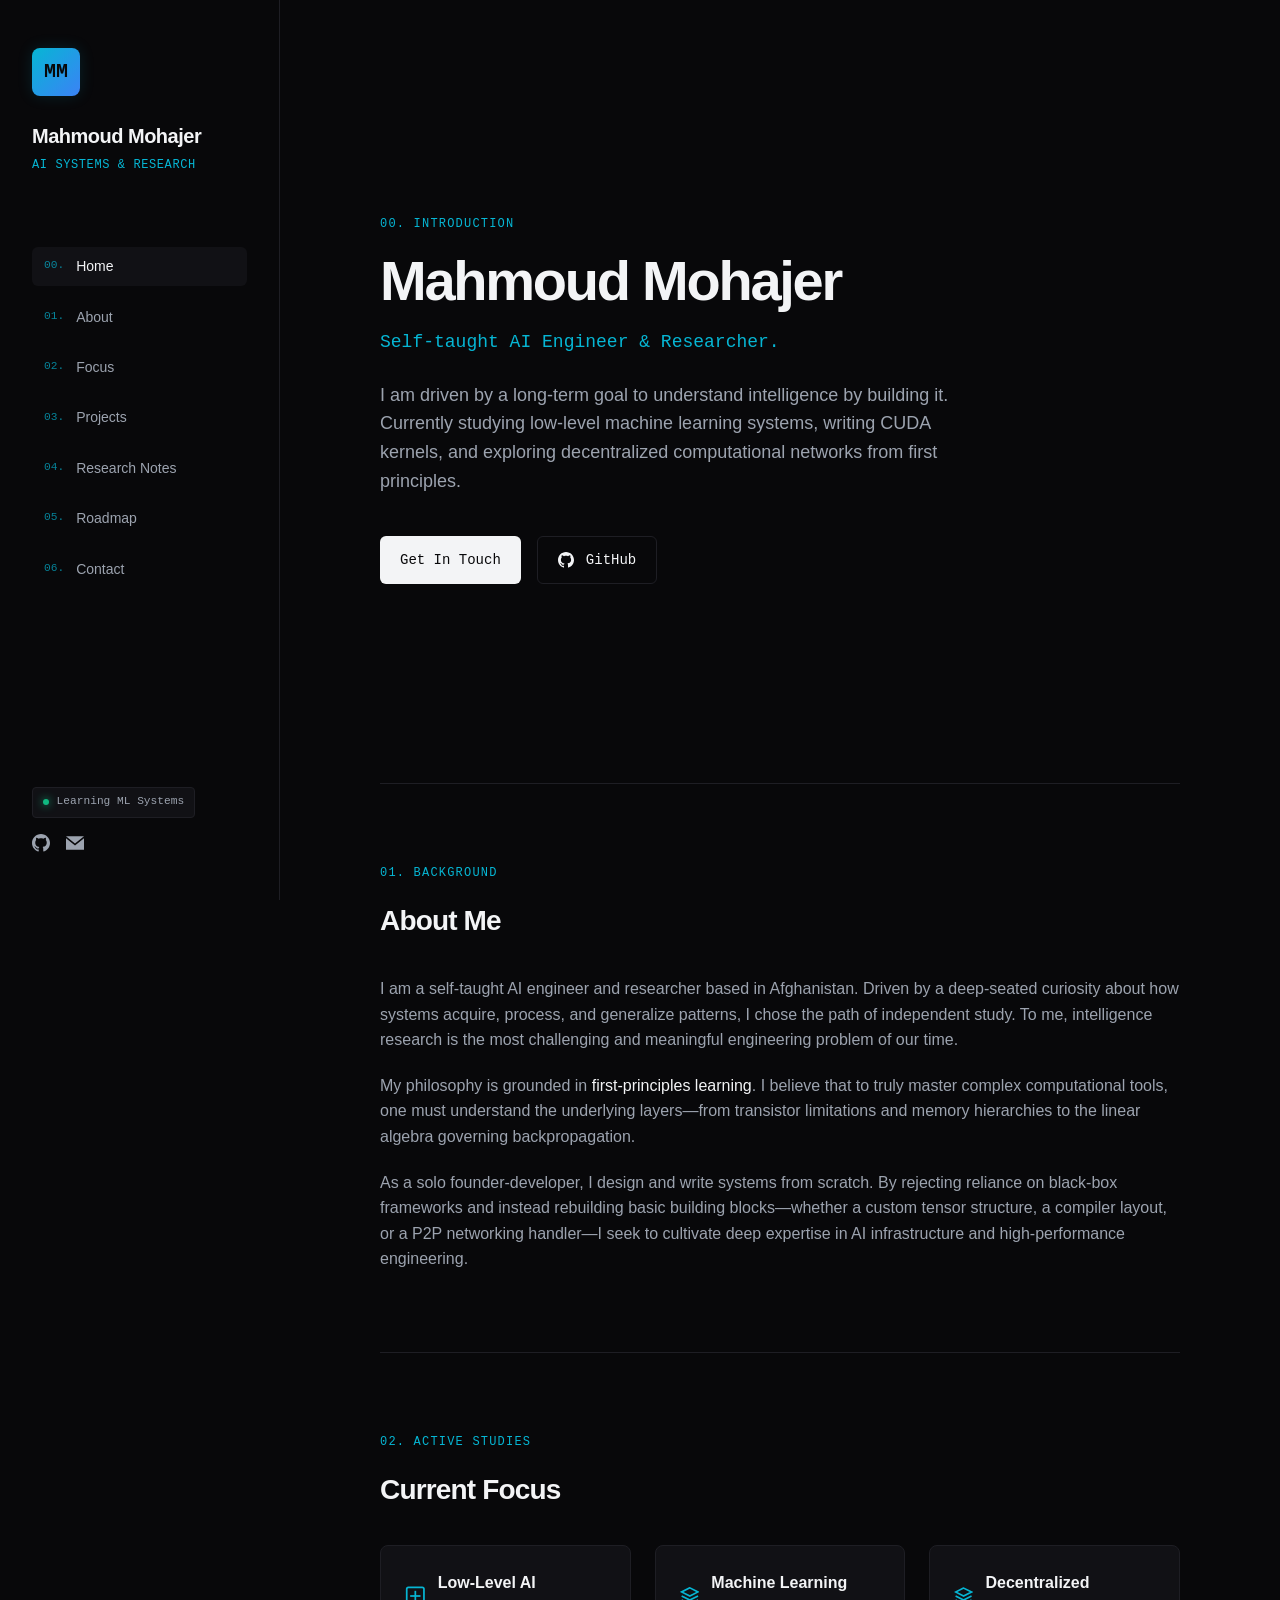
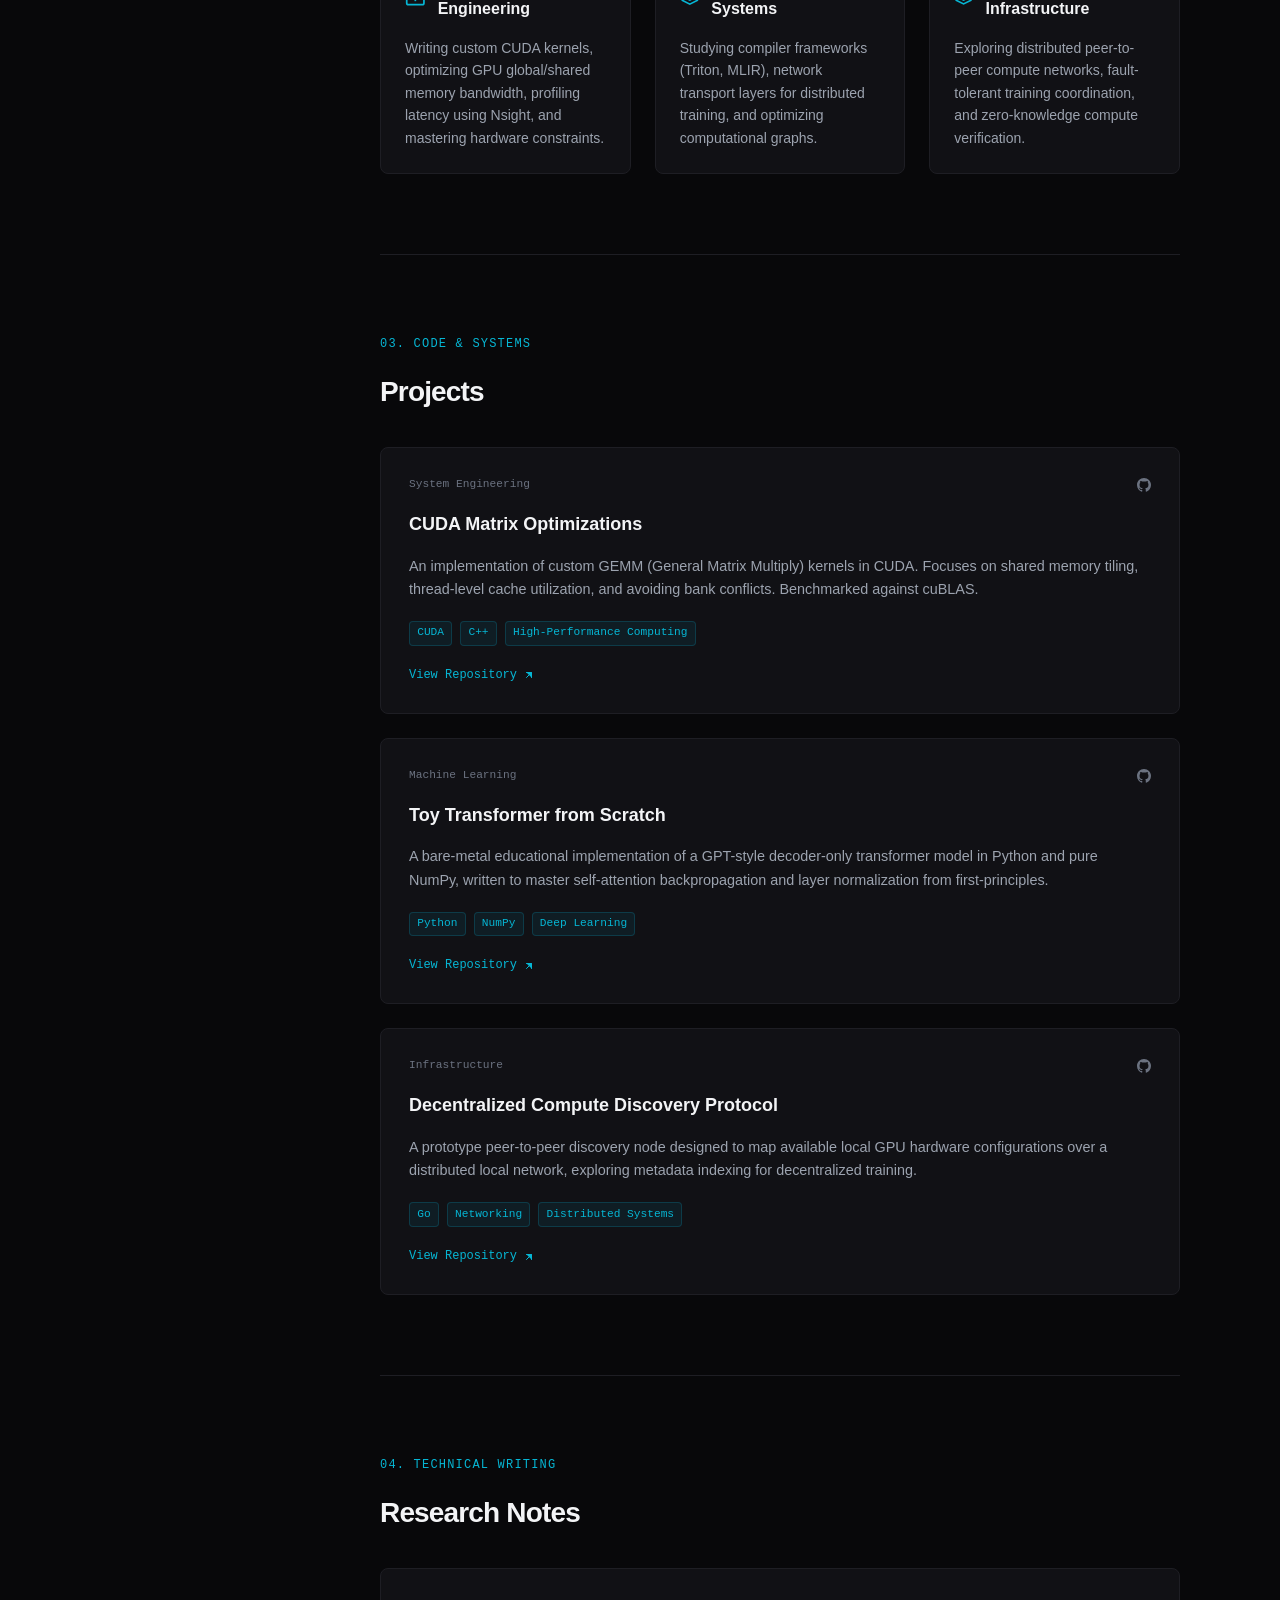
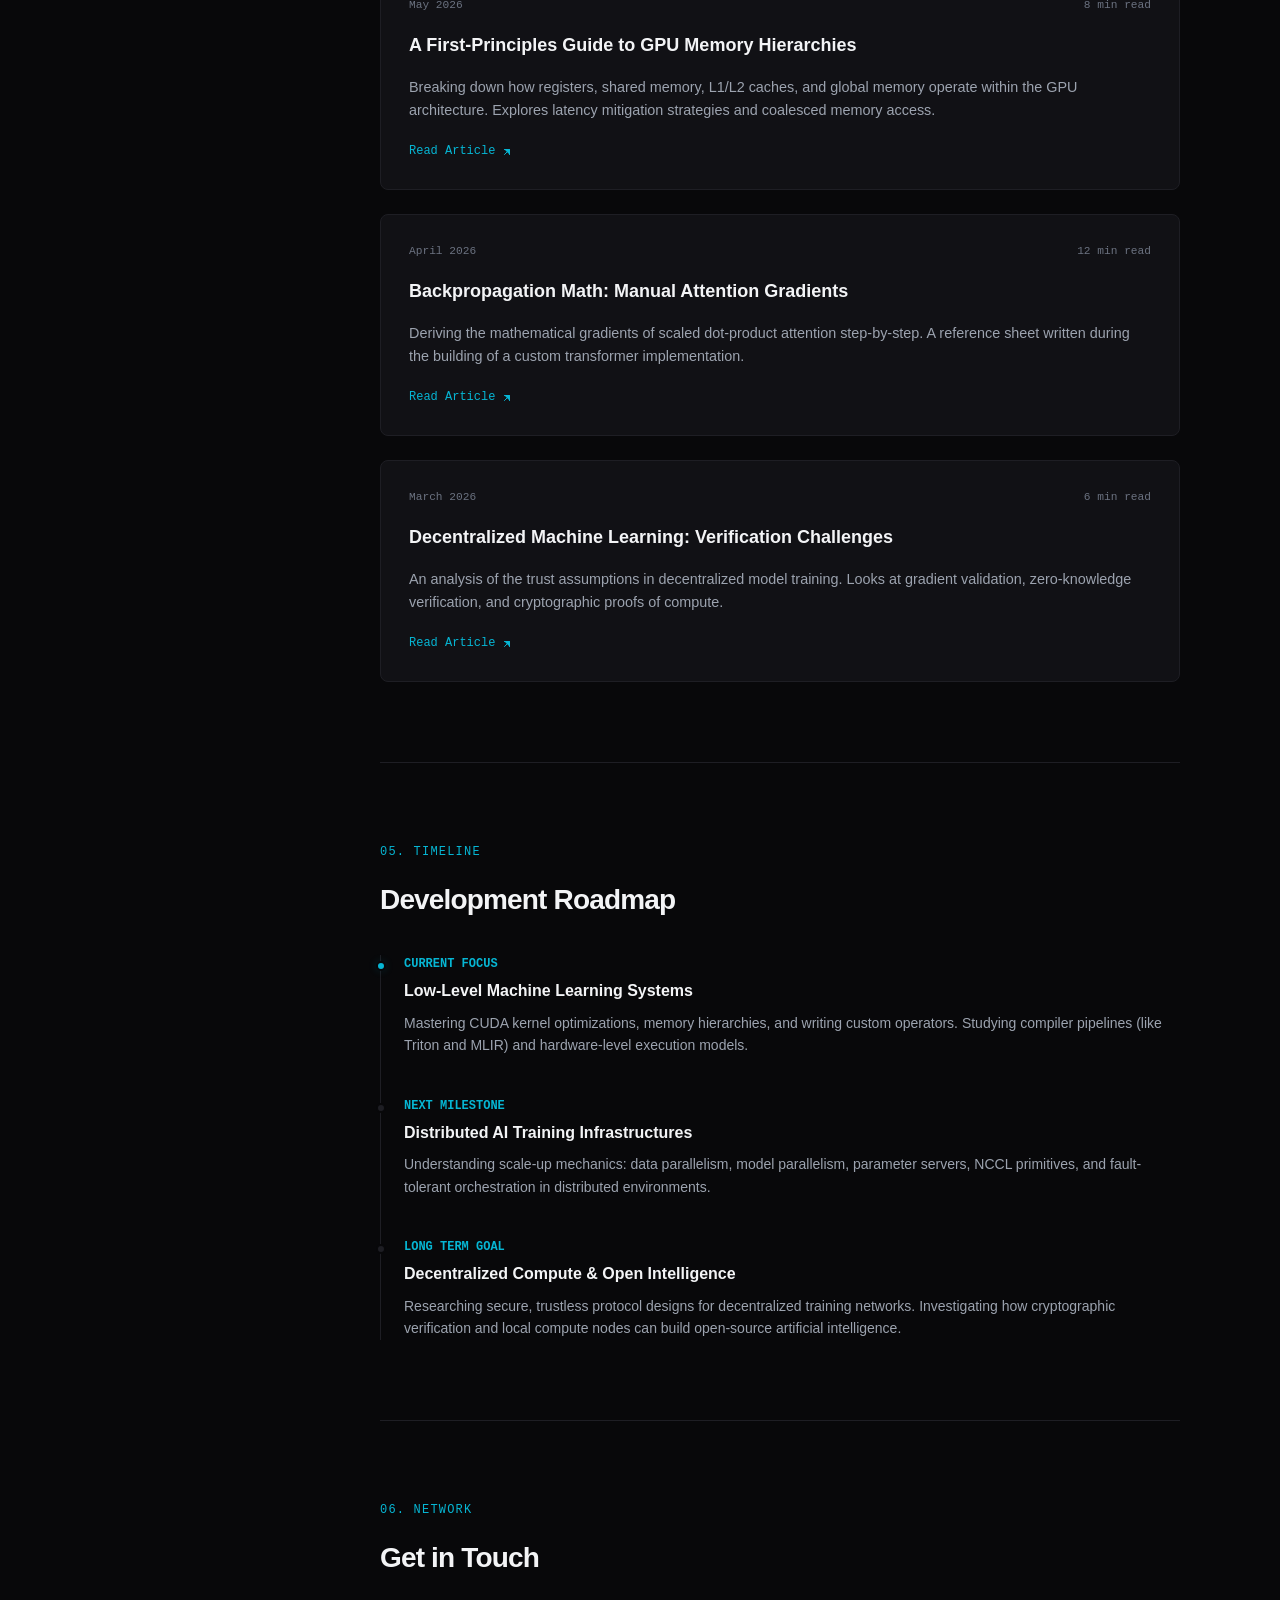
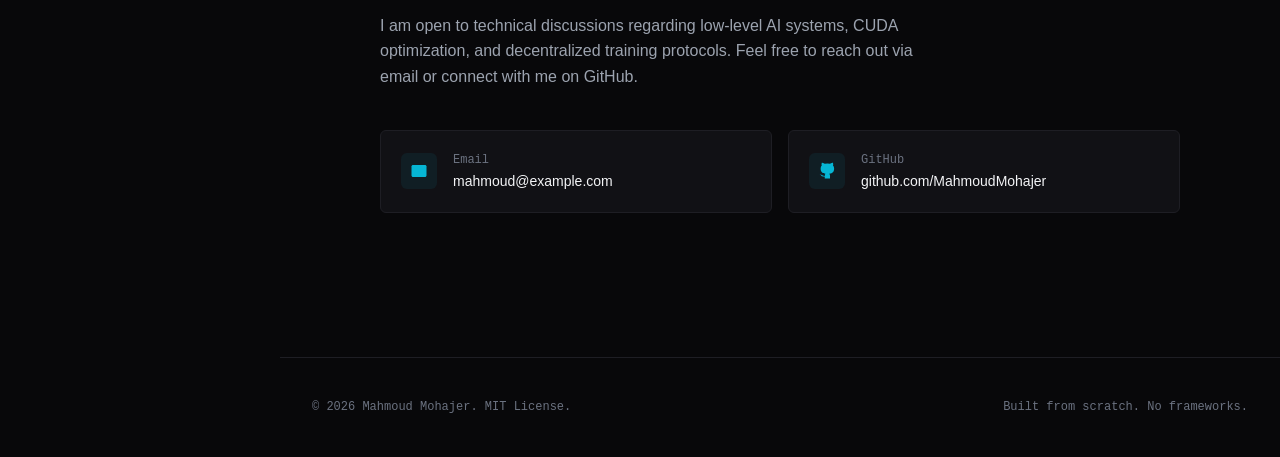
==== index.html @ e9a8cfdd "feat: initialize personal portfolio website with custom responsive design and styling" ====
<!DOCTYPE html>
<html lang="en">
<head>
  <meta charset="UTF-8">
  <meta name="viewport" content="width=device-width, initial-scale=1.0">
  <title>Mahmoud Mohajer | AI Engineer &amp; Researcher</title>
  
  <!-- Content Security Policy (CSP) for security enforcement -->
  <meta http-equiv="Content-Security-Policy" content="default-src 'self'; style-src 'self' 'unsafe-inline' https://fonts.googleapis.com; font-src https://fonts.gstatic.com; img-src 'self' data:; script-src 'self'; frame-ancestors 'self';">
  
  <!-- Primary SEO Metadata -->
  <meta name="description" content="Personal website of Mahmoud Mohajer, self-taught AI engineer and researcher from Afghanistan. Focused on low-level machine learning systems, CUDA programming, and decentralized AI infrastructure.">
  <meta name="keywords" content="Mahmoud Mohajer, AI Engineer, AI Researcher, CUDA, Machine Learning Systems, Deep Learning, Afghanistan AI, Decentralized AI">
  <meta name="author" content="Mahmoud Mohajer">
  <meta name="robots" content="index, follow">
  
  <!-- Open Graph / Facebook -->
  <meta property="og:type" content="website">
  <meta property="og:url" content="https://mahmoudmohajer.github.io/">
  <meta property="og:title" content="Mahmoud Mohajer | AI Engineer &amp; Researcher">
  <meta property="og:description" content="Self-taught AI engineer focused on low-level systems, CUDA programming, and decentralized compute networks.">
  <meta property="og:image" content="assets/social_card.png">
  
  <!-- Twitter -->
  <meta property="twitter:card" content="summary_large_image">
  <meta property="twitter:url" content="https://mahmoudmohajer.github.io/">
  <meta property="twitter:title" content="Mahmoud Mohajer | AI Engineer &amp; Researcher">
  <meta property="twitter:description" content="Self-taught AI engineer focused on low-level systems, CUDA programming, and decentralized compute networks.">
  <meta property="twitter:image" content="assets/social_card.png">
  
  <!-- Favicons -->
  <link rel="icon" type="image/svg+xml" href="assets/favicon.svg">
  <link rel="alternate icon" type="image/x-icon" href="assets/favicon.ico">
  
  <!-- Stylesheets -->
  <link rel="stylesheet" href="css/style.css">
</head>
<body>

  <!-- Mobile Top Navigation Header -->
  <header class="mobile-header">
    <div class="mobile-brand">
      <h1>Mahmoud Mohajer</h1>
      <span>AI Engineering &amp; Research</span>
    </div>
    <button class="mobile-menu-btn" id="mobile-menu-btn" aria-label="Toggle navigation menu">
      <svg viewBox="0 0 24 24" width="24" height="24">
        <path fill-rule="evenodd" clip-rule="evenodd" d="M4 5C3.44772 5 3 5.44772 3 6C3 6.55228 3.44772 7 4 7H20C20.5523 7 21 6.55228 21 6C21 5.44772 20.5523 5 20 5H4ZM3 12C3 11.4477 3.44772 11 4 11H20C20.5523 11 21 11.4477 21 12C21 12.5523 20.5523 13 20 13H4C3.44772 13 3 12.5523 3 12ZM3 18C3 17.4477 3.44772 17 4 17H20C20.5523 17 21 17.4477 21 18C21 18.5523 20.5523 19 20 19H4C3.44772 19 3 18.5523 3 18Z"/>
      </svg>
    </button>
  </header>

  <!-- Mobile Fullscreen Overlay Nav Menu -->
  <div class="mobile-nav-overlay" id="mobile-nav-overlay">
    <ul class="mobile-nav-list">
      <li><a href="#hero" class="active"><span class="nav-num">00.</span> Home</a></li>
      <li><a href="#about"><span class="nav-num">01.</span> About</a></li>
      <li><a href="#focus"><span class="nav-num">02.</span> Focus</a></li>
      <li><a href="#projects"><span class="nav-num">03.</span> Projects</a></li>
      <li><a href="#notes"><span class="nav-num">04.</span> Research Notes</a></li>
      <li><a href="#roadmap"><span class="nav-num">05.</span> Roadmap</a></li>
      <li><a href="#contact"><span class="nav-num">06.</span> Contact</a></li>
    </ul>
    <div class="status-badge" style="margin-top: 2rem;">
      <span class="status-dot"></span>
      <span>Learning ML Systems</span>
    </div>
  </div>

  <div class="app-container">
    <!-- Desktop Sidebar Navigation -->
    <aside class="sidebar">
      <div class="profile-container">
        <div class="avatar-placeholder">MM</div>
        <div class="nav-brand">
          <h1>Mahmoud Mohajer</h1>
          <div class="subtitle">AI Systems &amp; Research</div>
        </div>
        
        <nav class="main-nav">
          <ul>
            <li><a href="#hero" class="active"><span class="nav-num">00.</span> Home</a></li>
            <li><a href="#about"><span class="nav-num">01.</span> About</a></li>
            <li><a href="#focus"><span class="nav-num">02.</span> Focus</a></li>
            <li><a href="#projects"><span class="nav-num">03.</span> Projects</a></li>
            <li><a href="#notes"><span class="nav-num">04.</span> Research Notes</a></li>
            <li><a href="#roadmap"><span class="nav-num">05.</span> Roadmap</a></li>
            <li><a href="#contact"><span class="nav-num">06.</span> Contact</a></li>
          </ul>
        </nav>
      </div>

      <div class="sidebar-footer">
        <div class="status-badge">
          <span class="status-dot"></span>
          <span>Learning ML Systems</span>
        </div>
        <div class="social-links">
          <a href="https://github.com/MahmoudMohajer" target="_blank" rel="noopener noreferrer" aria-label="GitHub Profile">
            <svg viewBox="0 0 24 24"><path d="M12 0c-6.626 0-12 5.373-12 12 0 5.302 3.438 9.8 8.207 11.387.599.111.793-.261.793-.577v-2.234c-3.338.726-4.033-1.416-4.033-1.416-.546-1.387-1.333-1.756-1.333-1.756-1.089-.745.083-.729.083-.729 1.205.084 1.839 1.237 1.839 1.237 1.07 1.834 2.807 1.304 3.492.997.107-.775.418-1.305.762-1.604-2.665-.305-5.467-1.334-5.467-5.931 0-1.311.469-2.381 1.236-3.221-.124-.303-.535-1.524.117-3.176 0 0 1.008-.322 3.301 1.23.957-.266 1.983-.399 3.003-.404 1.02.005 2.047.138 3.006.404 2.291-1.552 3.297-1.23 3.297-1.23.653 1.653.242 2.874.118 3.176.77.84 1.235 1.911 1.235 3.221 0 4.609-2.807 5.624-5.479 5.921.43.372.823 1.102.823 2.222v3.293c0 .319.192.694.801.576 4.765-1.589 8.199-6.086 8.199-11.386 0-6.627-5.373-12-12-12z"/></svg>
          </a>
          <a href="mailto:mahmoud@example.com" aria-label="Send Email">
            <svg viewBox="0 0 24 24"><path d="M12 12.713l-11.985-9.713h23.97l-11.985 9.713zm0 2.574l-12-9.725v15.438h24v-15.438l-12 9.725z"/></svg>
          </a>
        </div>
      </div>
    </aside>

    <!-- Main Content Panel -->
    <main class="main-content">
      <div class="content-wrapper">
        
        <!-- Hero Section -->
        <section id="hero">
          <span class="section-label">00. Introduction</span>
          <h2 class="hero-name">Mahmoud Mohajer</h2>
          <p class="hero-tagline">Self-taught AI Engineer &amp; Researcher.</p>
          <p class="hero-mission">
            I am driven by a long-term goal to understand intelligence by building it. 
            Currently studying low-level machine learning systems, writing CUDA kernels, 
            and exploring decentralized computational networks from first principles.
          </p>
          <div class="hero-actions">
            <a href="#contact" class="btn btn-primary">Get In Touch</a>
            <a href="https://github.com/MahmoudMohajer" target="_blank" rel="noopener noreferrer" class="btn btn-secondary">
              <svg viewBox="0 0 24 24" width="16" height="16" fill="currentColor" style="vertical-align: middle; margin-right: 4px;"><path d="M12 0c-6.626 0-12 5.373-12 12 0 5.302 3.438 9.8 8.207 11.387.599.111.793-.261.793-.577v-2.234c-3.338.726-4.033-1.416-4.033-1.416-.546-1.387-1.333-1.756-1.333-1.756-1.089-.745.083-.729.083-.729 1.205.084 1.839 1.237 1.839 1.237 1.07 1.834 2.807 1.304 3.492.997.107-.775.418-1.305.762-1.604-2.665-.305-5.467-1.334-5.467-5.931 0-1.311.469-2.381 1.236-3.221-.124-.303-.535-1.524.117-3.176 0 0 1.008-.322 3.301 1.23.957-.266 1.983-.399 3.003-.404 1.02.005 2.047.138 3.006.404 2.291-1.552 3.297-1.23 3.297-1.23.653 1.653.242 2.874.118 3.176.77.84 1.235 1.911 1.235 3.221 0 4.609-2.807 5.624-5.479 5.921.43.372.823 1.102.823 2.222v3.293c0 .319.192.694.801.576 4.765-1.589 8.199-6.086 8.199-11.386 0-6.627-5.373-12-12-12z"/></svg>GitHub
            </a>
          </div>
        </section>

        <!-- About Section -->
        <section id="about">
          <span class="section-label">01. Background</span>
          <h2 class="section-title">About Me</h2>
          <div class="about-grid">
            <div class="about-text">
              <p>
                I am a self-taught AI engineer and researcher based in Afghanistan. Driven by a deep-seated curiosity about how systems acquire, process, and generalize patterns, I chose the path of independent study. To me, intelligence research is the most challenging and meaningful engineering problem of our time.
              </p>
              <p>
                My philosophy is grounded in <strong>first-principles learning</strong>. I believe that to truly master complex computational tools, one must understand the underlying layers—from transistor limitations and memory hierarchies to the linear algebra governing backpropagation. 
              </p>
              <p>
                As a solo founder-developer, I design and write systems from scratch. By rejecting reliance on black-box frameworks and instead rebuilding basic building blocks—whether a custom tensor structure, a compiler layout, or a P2P networking handler—I seek to cultivate deep expertise in AI infrastructure and high-performance engineering.
              </p>
            </div>
          </div>
        </section>

        <!-- Current Focus Section -->
        <section id="focus">
          <span class="section-label">02. Active Studies</span>
          <h2 class="section-title">Current Focus</h2>
          <div class="focus-grid">
            <div class="focus-card">
              <div class="focus-header">
                <div class="focus-icon">
                  <svg viewBox="0 0 24 24"><rect x="2" y="2" width="20" height="20" rx="2" ry="2"/><line x1="6" y1="12" x2="18" y2="12"/><line x1="12" y1="6" x2="12" y2="18"/></svg>
                </div>
                <h3 class="focus-title">Low-Level AI Engineering</h3>
              </div>
              <p class="focus-desc">Writing custom CUDA kernels, optimizing GPU global/shared memory bandwidth, profiling latency using Nsight, and mastering hardware constraints.</p>
            </div>
            
            <div class="focus-card">
              <div class="focus-header">
                <div class="focus-icon">
                  <svg viewBox="0 0 24 24"><polygon points="12 2 2 7 12 12 22 7 12 2"/><polyline points="2 17 12 22 22 17"/><polyline points="2 12 12 17 22 12"/></svg>
                </div>
                <h3 class="focus-title">Machine Learning Systems</h3>
              </div>
              <p class="focus-desc">Studying compiler frameworks (Triton, MLIR), network transport layers for distributed training, and optimizing computational graphs.</p>
            </div>
            
            <div class="focus-card">
              <div class="focus-header">
                <div class="focus-icon">
                  <svg viewBox="0 0 24 24"><path d="M12 2L2 7l10 5 10-5-10-5zM2 17l10 5 10-5M2 12l10 5 10-5"/></svg>
                </div>
                <h3 class="focus-title">Decentralized Infrastructure</h3>
              </div>
              <p class="focus-desc">Exploring distributed peer-to-peer compute networks, fault-tolerant training coordination, and zero-knowledge compute verification.</p>
            </div>
          </div>
        </section>

        <!-- Projects Section -->
        <section id="projects">
          <span class="section-label">03. Code &amp; Systems</span>
          <h2 class="section-title">Projects</h2>
          <div class="cards-grid" id="projects-grid">
            <!-- Projects injected by JS safely -->
          </div>
        </section>

        <!-- Research Notes Section -->
        <section id="notes">
          <span class="section-label">04. Technical Writing</span>
          <h2 class="section-title">Research Notes</h2>
          <div class="cards-grid" id="notes-grid">
            <!-- Notes injected by JS safely -->
          </div>
        </section>

        <!-- Roadmap Section -->
        <section id="roadmap">
          <span class="section-label">05. Timeline</span>
          <h2 class="section-title">Development Roadmap</h2>
          <div class="roadmap-timeline" id="roadmap-timeline">
            <!-- Roadmap injected by JS safely -->
          </div>
        </section>

        <!-- Contact Section -->
        <section id="contact">
          <span class="section-label">06. Network</span>
          <h2 class="section-title">Get in Touch</h2>
          <div class="contact-container">
            <p class="contact-text">
              I am open to technical discussions regarding low-level AI systems, CUDA optimization, and decentralized training protocols. Feel free to reach out via email or connect with me on GitHub.
            </p>
            <div class="contact-methods">
              <a href="mailto:mahmoud@example.com" class="contact-method-card">
                <div class="contact-method-icon">
                  <svg viewBox="0 0 24 24"><path d="M4 4h16c1.1 0 2 .9 2 2v12c0 1.1-.9 2-2 2H4c-1.1 0-2-.9-2-2V6c0-1.1.9-2 2-2z"/><polyline points="22,6 12,13 2,6"/></svg>
                </div>
                <div class="contact-method-info">
                  <span class="contact-method-label">Email</span>
                  <span class="contact-method-value">mahmoud@example.com</span>
                </div>
              </a>
              
              <a href="https://github.com/MahmoudMohajer" target="_blank" rel="noopener noreferrer" class="contact-method-card">
                <div class="contact-method-icon">
                  <svg viewBox="0 0 24 24"><path d="M9 19c-5 1.5-5-2.5-7-3m14 6v-3.87a3.37 3.37 0 0 0-.94-2.61c3.14-.35 6.44-1.54 6.44-7A5.44 5.44 0 0 0 20 4.77 5.07 5.07 0 0 0 19.91 1S18.73.65 16 2.48a13.38 13.38 0 0 0-7 0C6.27.65 5.09 1 5.09 1A5.07 5.07 0 0 0 5 4.77a5.44 5.44 0 0 0-1.5 3.78c0 5.42 3.3 6.61 6.44 7A3.37 3.37 0 0 0 9 18.13V22"/></svg>
                </div>
                <div class="contact-method-info">
                  <span class="contact-method-label">GitHub</span>
                  <span class="contact-method-value">github.com/MahmoudMohajer</span>
                </div>
              </a>
            </div>
          </div>
        </section>

      </div>
    </main>
  </div>

  <!-- Global Footer -->
  <footer>
    <div>&copy; 2026 Mahmoud Mohajer. MIT License.</div>
    <div>Built from scratch. No frameworks.</div>
  </footer>

  <!-- Application Logic -->
  <script src="js/main.js"></script>
</body>
</html>
---- css/style.css ----
/* Typography: Inter and JetBrains Mono imported from Google Fonts */
@import url('https://fonts.googleapis.com/css2?family=Inter:wght@300;400;500;600;700&family=JetBrains+Mono:wght@400;500;700&display=swap');

/* CSS Custom Properties (Theme Design System) */
:root {
  --bg-color: #08080a;
  --bg-card: #111115;
  --bg-card-hover: #16161c;
  --border-color: #1e1e24;
  --border-hover: #2d2d39;
  
  --text-primary: #f3f4f6;
  --text-secondary: #9ca3af;
  --text-muted: #6b7280;
  
  --accent: #06b6d4;          /* Cyber Teal */
  --accent-rgb: 6, 182, 212;
  --accent-secondary: #3b82f6;/* Slate Blue */
  --accent-glow: rgba(6, 182, 212, 0.15);
  
  --font-sans: 'Inter', -apple-system, BlinkMacSystemFont, "Segoe UI", Roboto, sans-serif;
  --font-mono: 'JetBrains Mono', SFMono-Regular, Consolas, "Liberation Mono", monospace;
  
  --sidebar-width: 280px;
  --max-content-width: 800px;
  --transition-speed: 0.2s;
}

/* Reset & Base Styles */
*, *::before, *::after {
  box-sizing: border-box;
  margin: 0;
  padding: 0;
}

html {
  scroll-behavior: smooth;
  background-color: var(--bg-color);
  color: var(--text-primary);
  font-family: var(--font-sans);
  line-height: 1.6;
  -webkit-font-smoothing: antialiased;
  -moz-osx-font-smoothing: grayscale;
}

body {
  min-height: 100vh;
  display: flex;
  flex-direction: column;
}

/* Scrollbar styling */
::-webkit-scrollbar {
  width: 6px;
  height: 6px;
}
::-webkit-scrollbar-track {
  background: var(--bg-color);
}
::-webkit-scrollbar-thumb {
  background: var(--border-color);
  border-radius: 3px;
}
::-webkit-scrollbar-thumb:hover {
  background: var(--text-muted);
}

/* Focus outline for accessibility */
*:focus-visible {
  outline: 2px solid var(--accent);
  outline-offset: 4px;
}

/* Main Layout Wrapper */
.app-container {
  display: flex;
  flex-direction: row;
  min-height: 100vh;
  position: relative;
}

/* Sidebar Navigation */
.sidebar {
  width: var(--sidebar-width);
  background-color: var(--bg-color);
  border-right: 1px solid var(--border-color);
  padding: 3rem 2rem;
  display: flex;
  flex-direction: column;
  justify-content: space-between;
  position: fixed;
  top: 0;
  bottom: 0;
  left: 0;
  z-index: 100;
}

.profile-container {
  display: flex;
  flex-direction: column;
  gap: 1.5rem;
}

.avatar-placeholder {
  width: 48px;
  height: 48px;
  border-radius: 8px;
  background: linear-gradient(135deg, var(--accent), var(--accent-secondary));
  display: flex;
  align-items: center;
  justify-content: center;
  font-family: var(--font-mono);
  font-weight: 700;
  color: var(--bg-color);
  font-size: 1.25rem;
  box-shadow: 0 0 15px var(--accent-glow);
}

.nav-brand h1 {
  font-size: 1.25rem;
  font-weight: 600;
  letter-spacing: -0.025em;
  color: var(--text-primary);
  margin-bottom: 0.25rem;
}

.nav-brand .subtitle {
  font-family: var(--font-mono);
  font-size: 0.75rem;
  color: var(--accent);
  text-transform: uppercase;
  letter-spacing: 0.05em;
}

.main-nav {
  margin-top: 3rem;
}

.main-nav ul {
  list-style: none;
  display: flex;
  flex-direction: column;
  gap: 0.75rem;
}

.main-nav a {
  text-decoration: none;
  color: var(--text-secondary);
  font-size: 0.875rem;
  font-weight: 500;
  display: flex;
  align-items: center;
  gap: 0.75rem;
  padding: 0.5rem 0.75rem;
  border-radius: 6px;
  transition: all var(--transition-speed) cubic-bezier(0.4, 0, 0.2, 1);
}

.main-nav a:hover,
.main-nav a.active {
  color: var(--text-primary);
  background-color: var(--bg-card);
}

.main-nav a .nav-num {
  font-family: var(--font-mono);
  font-size: 0.7rem;
  color: var(--accent);
  opacity: 0.7;
}

.sidebar-footer {
  display: flex;
  flex-direction: column;
  gap: 1rem;
}

.social-links {
  display: flex;
  gap: 1rem;
}

.social-links a {
  color: var(--text-secondary);
  transition: color var(--transition-speed) ease;
  display: flex;
  align-items: center;
  justify-content: center;
}

.social-links a:hover {
  color: var(--accent);
}

.social-links svg {
  width: 18px;
  height: 18px;
  fill: currentColor;
}

.status-badge {
  display: inline-flex;
  align-items: center;
  gap: 0.5rem;
  font-family: var(--font-mono);
  font-size: 0.7rem;
  color: var(--text-secondary);
  background-color: var(--bg-card);
  padding: 0.35rem 0.6rem;
  border-radius: 4px;
  border: 1px solid var(--border-color);
  width: fit-content;
}

.status-dot {
  width: 6px;
  height: 6px;
  border-radius: 50%;
  background-color: #10b981; /* green */
  box-shadow: 0 0 8px #10b981;
}

/* Main Content Area */
.main-content {
  flex-grow: 1;
  margin-left: var(--sidebar-width);
  padding: 4rem 2rem;
  max-width: calc(var(--max-content-width) + var(--sidebar-width));
  width: 100%;
}

.content-wrapper {
  max-width: var(--max-content-width);
  margin: 0 auto;
}

/* Section Containers */
section {
  padding: 5rem 0;
  border-bottom: 1px solid var(--border-color);
}

section:last-of-type {
  border-bottom: none;
}

.section-label {
  font-family: var(--font-mono);
  font-size: 0.75rem;
  text-transform: uppercase;
  letter-spacing: 0.1em;
  color: var(--accent);
  margin-bottom: 1rem;
  display: block;
}

.section-title {
  font-size: 1.75rem;
  font-weight: 700;
  letter-spacing: -0.03em;
  color: var(--text-primary);
  margin-bottom: 2rem;
}

/* Hero Section */
#hero {
  padding-top: 2rem;
  min-height: 80vh;
  display: flex;
  flex-direction: column;
  justify-content: center;
}

.hero-name {
  font-size: 3.5rem;
  font-weight: 800;
  letter-spacing: -0.04em;
  line-height: 1.1;
  margin-bottom: 1rem;
  background: linear-gradient(135deg, var(--text-primary) 60%, var(--text-secondary));
  -webkit-background-clip: text;
  -webkit-text-fill-color: transparent;
}

.hero-tagline {
  font-family: var(--font-mono);
  font-size: 1.125rem;
  color: var(--accent);
  margin-bottom: 1.5rem;
}

.hero-mission {
  font-size: 1.125rem;
  color: var(--text-secondary);
  max-width: 600px;
  margin-bottom: 2.5rem;
  font-weight: 300;
}

.hero-actions {
  display: flex;
  gap: 1rem;
}

.btn {
  display: inline-flex;
  align-items: center;
  gap: 0.5rem;
  padding: 0.75rem 1.25rem;
  border-radius: 6px;
  font-size: 0.875rem;
  font-weight: 500;
  text-decoration: none;
  transition: all var(--transition-speed) ease;
  font-family: var(--font-mono);
}

.btn-primary {
  background-color: var(--text-primary);
  color: var(--bg-color);
}

.btn-primary:hover {
  background-color: var(--accent);
  color: var(--bg-color);
  box-shadow: 0 0 15px var(--accent-glow);
}

.btn-secondary {
  border: 1px solid var(--border-color);
  color: var(--text-primary);
}

.btn-secondary:hover {
  background-color: var(--bg-card);
  border-color: var(--border-hover);
}

/* About Section */
.about-grid {
  display: grid;
  grid-template-columns: 1fr;
  gap: 2rem;
}

.about-text {
  display: flex;
  flex-direction: column;
  gap: 1.25rem;
  color: var(--text-secondary);
}

.about-text p strong {
  color: var(--text-primary);
  font-weight: 500;
}

/* Current Focus Section */
.focus-grid {
  display: grid;
  grid-template-columns: repeat(auto-fit, minmax(240px, 1fr));
  gap: 1.5rem;
}

.focus-card {
  background-color: var(--bg-card);
  border: 1px solid var(--border-color);
  border-radius: 8px;
  padding: 1.5rem;
  transition: all var(--transition-speed) ease;
}

.focus-card:hover {
  border-color: var(--accent);
  transform: translateY(-2px);
}

.focus-header {
  display: flex;
  align-items: center;
  gap: 0.75rem;
  margin-bottom: 1rem;
}

.focus-icon {
  width: 24px;
  height: 24px;
  color: var(--accent);
  display: flex;
  align-items: center;
  justify-content: center;
}

.focus-icon svg {
  width: 100%;
  height: 100%;
  fill: none;
  stroke: currentColor;
  stroke-width: 2;
}

.focus-title {
  font-size: 1rem;
  font-weight: 600;
  color: var(--text-primary);
}

.focus-desc {
  font-size: 0.875rem;
  color: var(--text-secondary);
}

/* Projects & Research Notes Grid Layout */
.cards-grid {
  display: grid;
  grid-template-columns: 1fr;
  gap: 1.5rem;
}

.project-card, .note-card {
  background-color: var(--bg-card);
  border: 1px solid var(--border-color);
  border-radius: 8px;
  padding: 1.75rem;
  display: flex;
  flex-direction: column;
  justify-content: space-between;
  gap: 1.25rem;
  transition: all var(--transition-speed) ease;
  text-decoration: none;
  color: inherit;
}

.project-card:hover, .note-card:hover {
  border-color: var(--border-hover);
  background-color: var(--bg-card-hover);
}

.card-top {
  display: flex;
  flex-direction: column;
  gap: 0.5rem;
}

.card-meta {
  display: flex;
  justify-content: space-between;
  align-items: center;
  font-family: var(--font-mono);
  font-size: 0.7rem;
  color: var(--text-muted);
}

.project-tags {
  display: flex;
  flex-wrap: wrap;
  gap: 0.5rem;
}

.project-tag {
  background-color: rgba(6, 182, 212, 0.08);
  border: 1px solid rgba(6, 182, 212, 0.2);
  color: var(--accent);
  padding: 0.15rem 0.45rem;
  border-radius: 4px;
  font-family: var(--font-mono);
  font-size: 0.7rem;
}

.card-title {
  font-size: 1.125rem;
  font-weight: 600;
  color: var(--text-primary);
  margin-top: 0.5rem;
}

.card-desc {
  font-size: 0.9rem;
  color: var(--text-secondary);
  margin-top: 0.5rem;
}

.card-link {
  font-family: var(--font-mono);
  font-size: 0.75rem;
  color: var(--accent);
  display: inline-flex;
  align-items: center;
  gap: 0.35rem;
  margin-top: auto;
  font-weight: 500;
}

.card-link svg {
  width: 12px;
  height: 12px;
  fill: currentColor;
  transition: transform var(--transition-speed) ease;
}

.project-card:hover .card-link svg,
.note-card:hover .card-link svg {
  transform: translate(2px, -2px);
}

/* Roadmap (Timeline) */
.roadmap-timeline {
  position: relative;
  padding-left: 1.5rem;
}

.roadmap-timeline::before {
  content: '';
  position: absolute;
  left: 0;
  top: 0;
  bottom: 0;
  width: 1px;
  background-color: var(--border-color);
}

.roadmap-item {
  position: relative;
  padding-bottom: 2.5rem;
}

.roadmap-item:last-child {
  padding-bottom: 0;
}

.roadmap-dot {
  position: absolute;
  left: calc(-1.5rem - 4.5px);
  top: 6px;
  width: 10px;
  height: 10px;
  border-radius: 50%;
  background-color: var(--border-color);
  border: 2px solid var(--bg-color);
  transition: all var(--transition-speed) ease;
}

.roadmap-item.active .roadmap-dot {
  background-color: var(--accent);
  box-shadow: 0 0 8px var(--accent-glow);
}

.roadmap-time {
  font-family: var(--font-mono);
  font-size: 0.75rem;
  color: var(--accent);
  font-weight: 600;
  margin-bottom: 0.25rem;
  display: block;
}

.roadmap-title {
  font-size: 1rem;
  font-weight: 600;
  color: var(--text-primary);
  margin-bottom: 0.5rem;
}

.roadmap-desc {
  font-size: 0.875rem;
  color: var(--text-secondary);
}

/* Contact Section */
.contact-container {
  display: flex;
  flex-direction: column;
  gap: 1.5rem;
}

.contact-text {
  color: var(--text-secondary);
  font-size: 1rem;
  max-width: 550px;
}

.contact-methods {
  display: grid;
  grid-template-columns: repeat(auto-fit, minmax(220px, 1fr));
  gap: 1rem;
  margin-top: 1rem;
}

.contact-method-card {
  background-color: var(--bg-card);
  border: 1px solid var(--border-color);
  border-radius: 6px;
  padding: 1.25rem;
  display: flex;
  align-items: center;
  gap: 1rem;
  text-decoration: none;
  color: inherit;
  transition: all var(--transition-speed) ease;
}

.contact-method-card:hover {
  border-color: var(--border-hover);
  background-color: var(--bg-card-hover);
}

.contact-method-icon {
  width: 36px;
  height: 36px;
  border-radius: 6px;
  background-color: rgba(6, 182, 212, 0.08);
  color: var(--accent);
  display: flex;
  align-items: center;
  justify-content: center;
}

.contact-method-icon svg {
  width: 18px;
  height: 18px;
  fill: currentColor;
}

.contact-method-info {
  display: flex;
  flex-direction: column;
}

.contact-method-label {
  font-size: 0.75rem;
  color: var(--text-muted);
  font-family: var(--font-mono);
}

.contact-method-value {
  font-size: 0.875rem;
  color: var(--text-primary);
  font-weight: 500;
}

/* Footer (Responsive Mobile Bottom/Copyright) */
footer {
  border-top: 1px solid var(--border-color);
  padding: 2.5rem 2rem;
  display: flex;
  justify-content: space-between;
  align-items: center;
  font-family: var(--font-mono);
  font-size: 0.75rem;
  color: var(--text-muted);
  margin-left: var(--sidebar-width);
}

footer a {
  color: var(--text-secondary);
  text-decoration: none;
  transition: color var(--transition-speed) ease;
}

footer a:hover {
  color: var(--accent);
}

/* Mobile Navigation Bar */
.mobile-header {
  display: none;
  border-bottom: 1px solid var(--border-color);
  background-color: rgba(8, 8, 10, 0.8);
  backdrop-filter: blur(12px);
  -webkit-backdrop-filter: blur(12px);
  position: sticky;
  top: 0;
  left: 0;
  right: 0;
  z-index: 100;
  padding: 1rem 1.5rem;
  justify-content: space-between;
  align-items: center;
}

.mobile-brand {
  display: flex;
  flex-direction: column;
}

.mobile-brand h1 {
  font-size: 1.1rem;
  font-weight: 600;
}

.mobile-brand span {
  font-family: var(--font-mono);
  font-size: 0.65rem;
  color: var(--accent);
}

.mobile-menu-btn {
  background: none;
  border: none;
  color: var(--text-primary);
  cursor: pointer;
  padding: 0.5rem;
  display: flex;
  align-items: center;
  justify-content: center;
}

.mobile-menu-btn svg {
  width: 24px;
  height: 24px;
  fill: currentColor;
}

/* Fullscreen overlay mobile nav */
.mobile-nav-overlay {
  display: none;
  position: fixed;
  top: 0;
  left: 0;
  right: 0;
  bottom: 0;
  background-color: var(--bg-color);
  z-index: 99;
  padding: 6rem 2rem 3rem 2rem;
  flex-direction: column;
  justify-content: space-between;
}

.mobile-nav-list {
  list-style: none;
  display: flex;
  flex-direction: column;
  gap: 1.5rem;
}

.mobile-nav-list a {
  text-decoration: none;
  color: var(--text-secondary);
  font-size: 1.5rem;
  font-weight: 600;
  display: flex;
  align-items: center;
  gap: 1rem;
}

.mobile-nav-list a:hover,
.mobile-nav-list a.active {
  color: var(--text-primary);
}

.mobile-nav-list .nav-num {
  font-family: var(--font-mono);
  font-size: 0.9rem;
  color: var(--accent);
}

/* Responsiveness Settings */
@media (max-width: 1024px) {
  .sidebar {
    display: none;
  }
  
  .mobile-header {
    display: flex;
  }
  
  .main-content {
    margin-left: 0;
    padding: 2rem 1.5rem;
  }
  
  footer {
    margin-left: 0;
    padding: 2rem 1.5rem;
    flex-direction: column;
    gap: 1rem;
    text-align: center;
  }
  
  section {
    padding: 3rem 0;
  }
  
  #hero {
    min-height: 60vh;
  }
  
  .hero-name {
    font-size: 2.75rem;
  }
}

@media (max-width: 640px) {
  .hero-name {
    font-size: 2.25rem;
  }
  
  .hero-tagline {
    font-size: 1rem;
  }
  
  .hero-mission {
    font-size: 1rem;
  }
  
  .btn {
    width: 100%;
    justify-content: center;
  }
  
  .hero-actions {
    flex-direction: column;
  }
  
  .contact-methods {
    grid-template-columns: 1fr;
  }
}
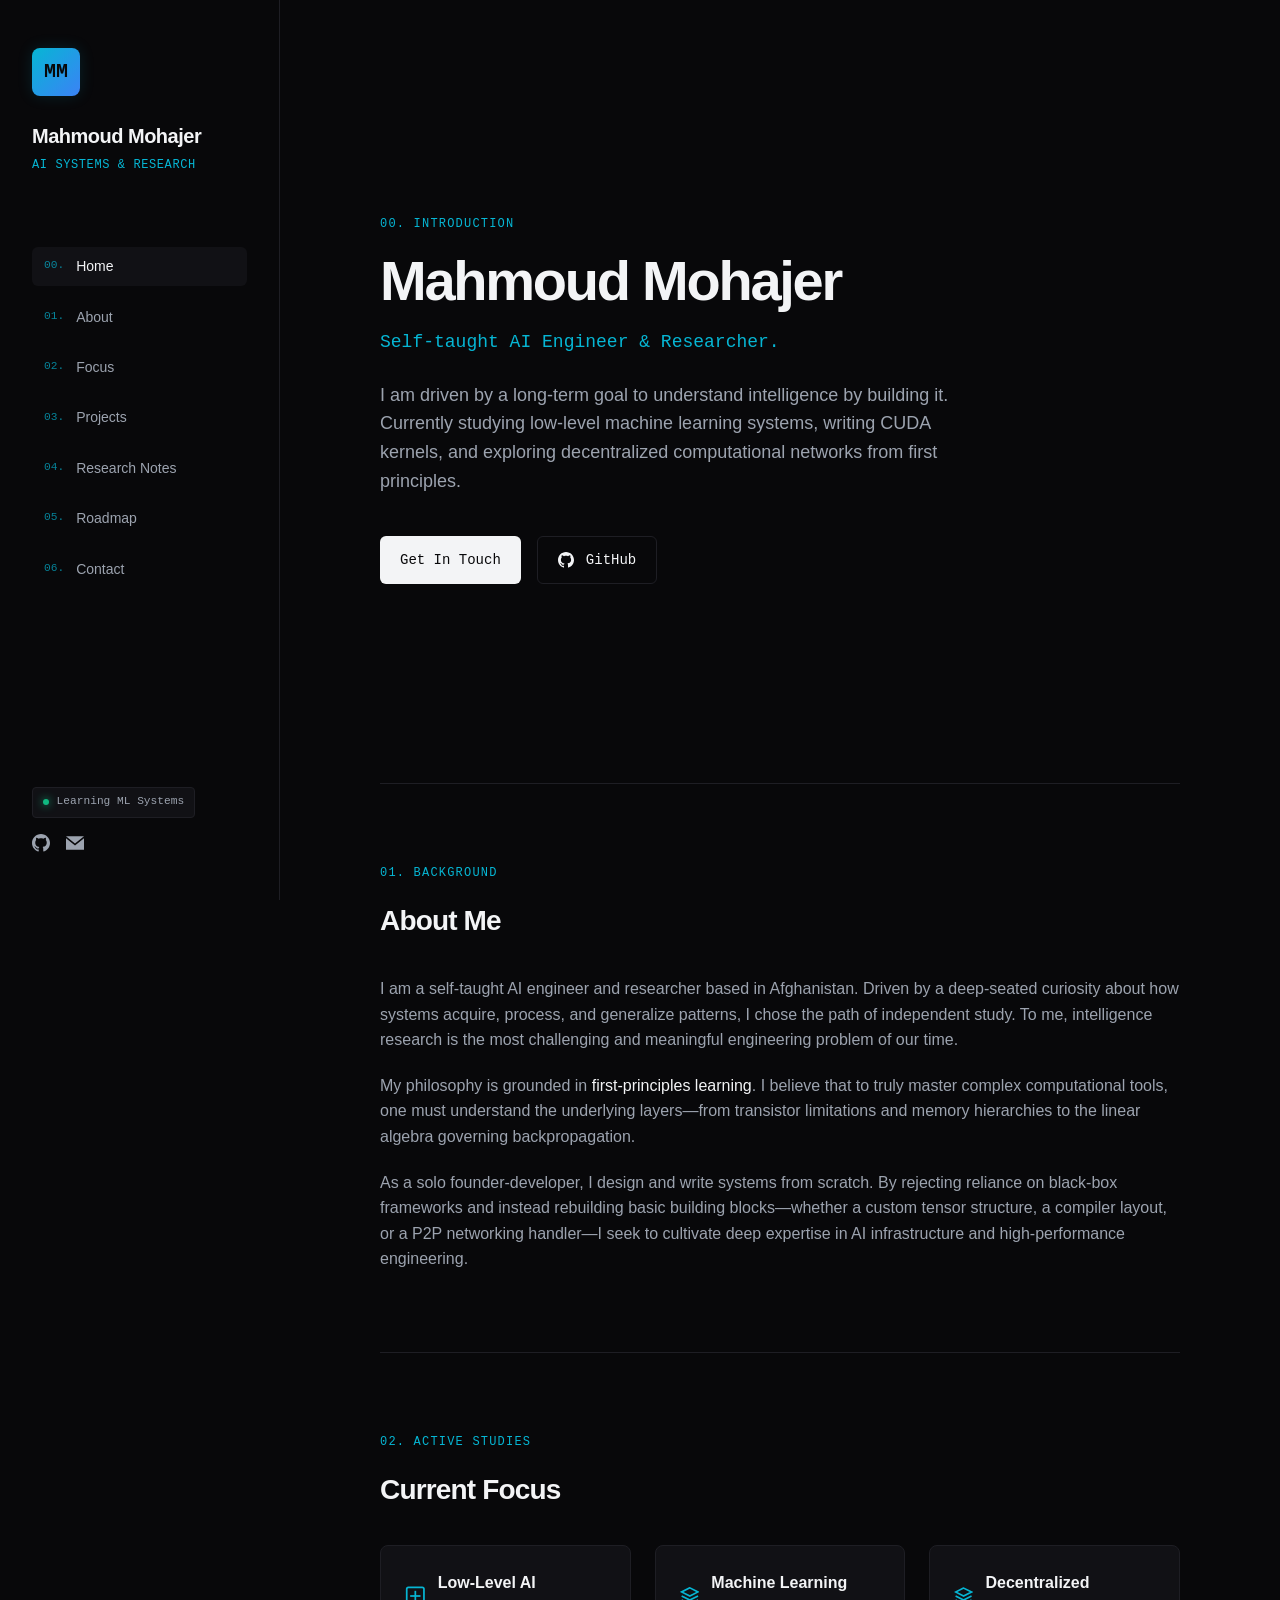
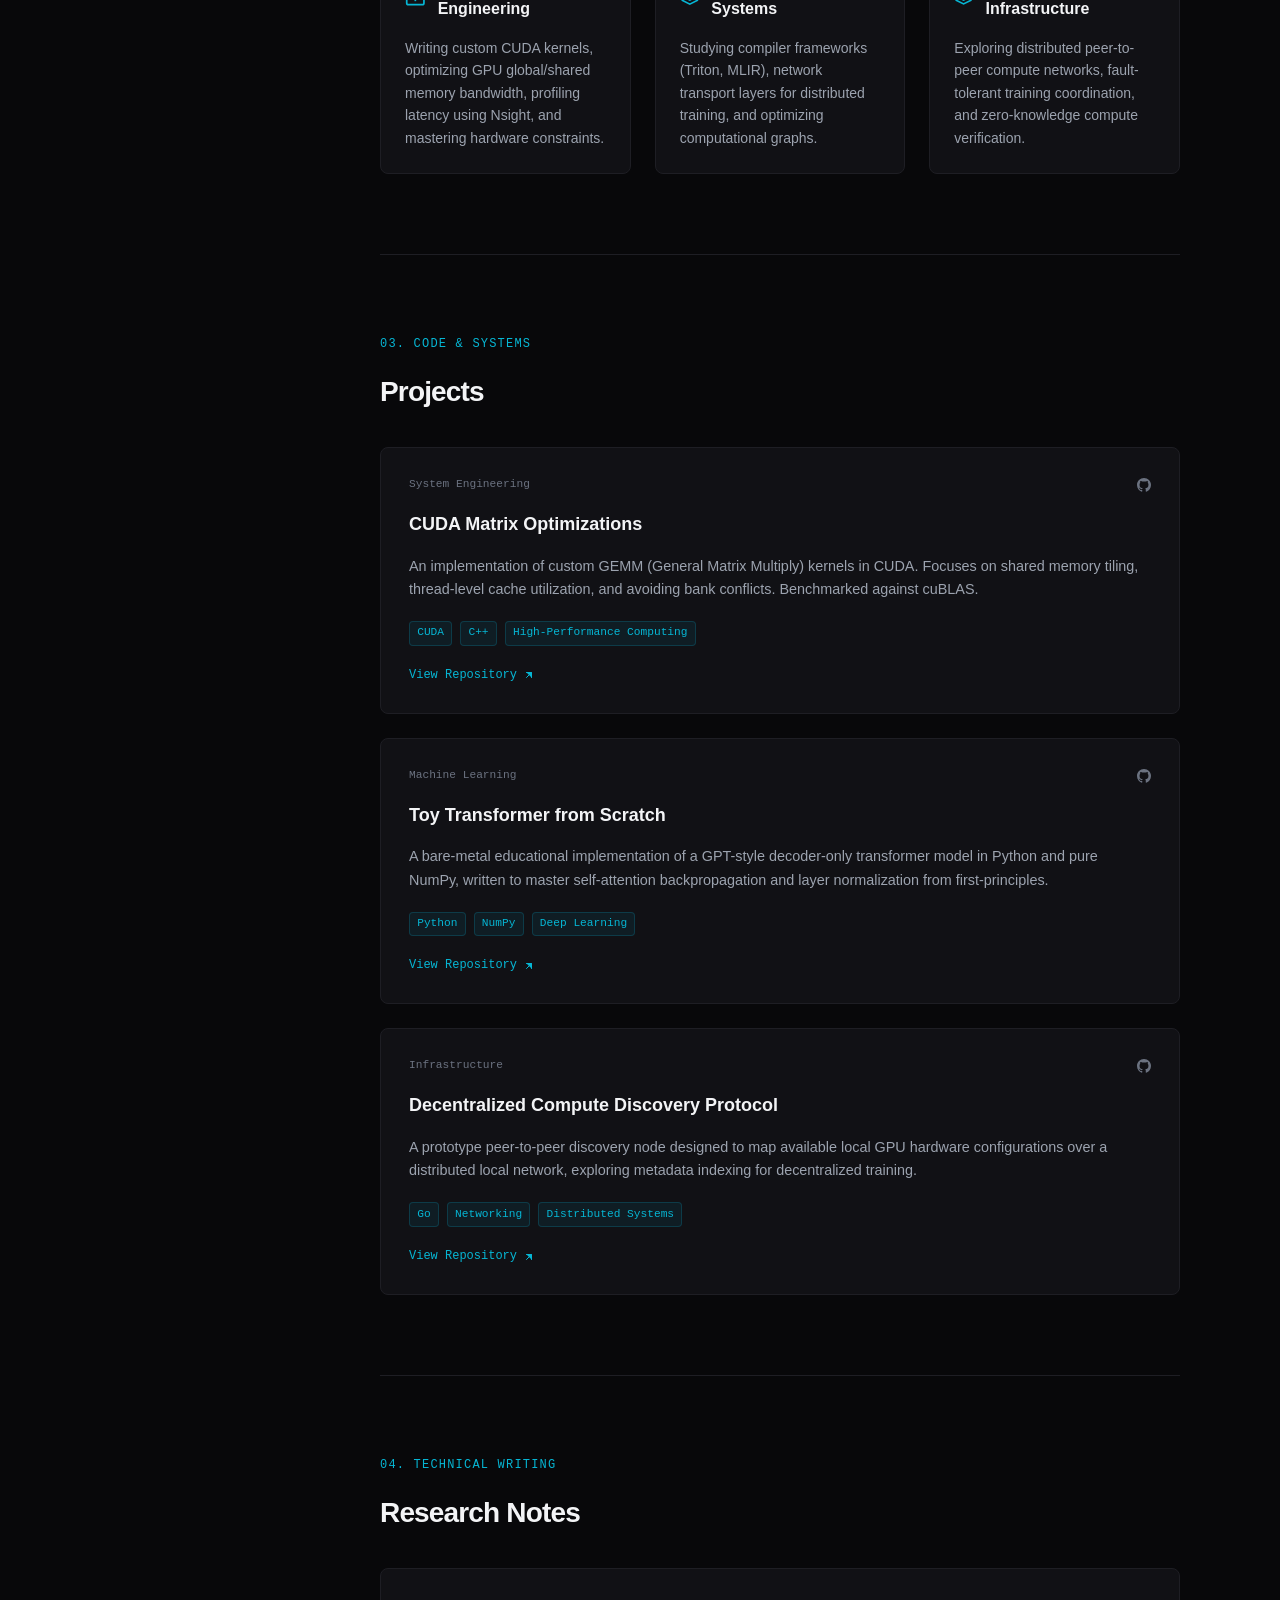
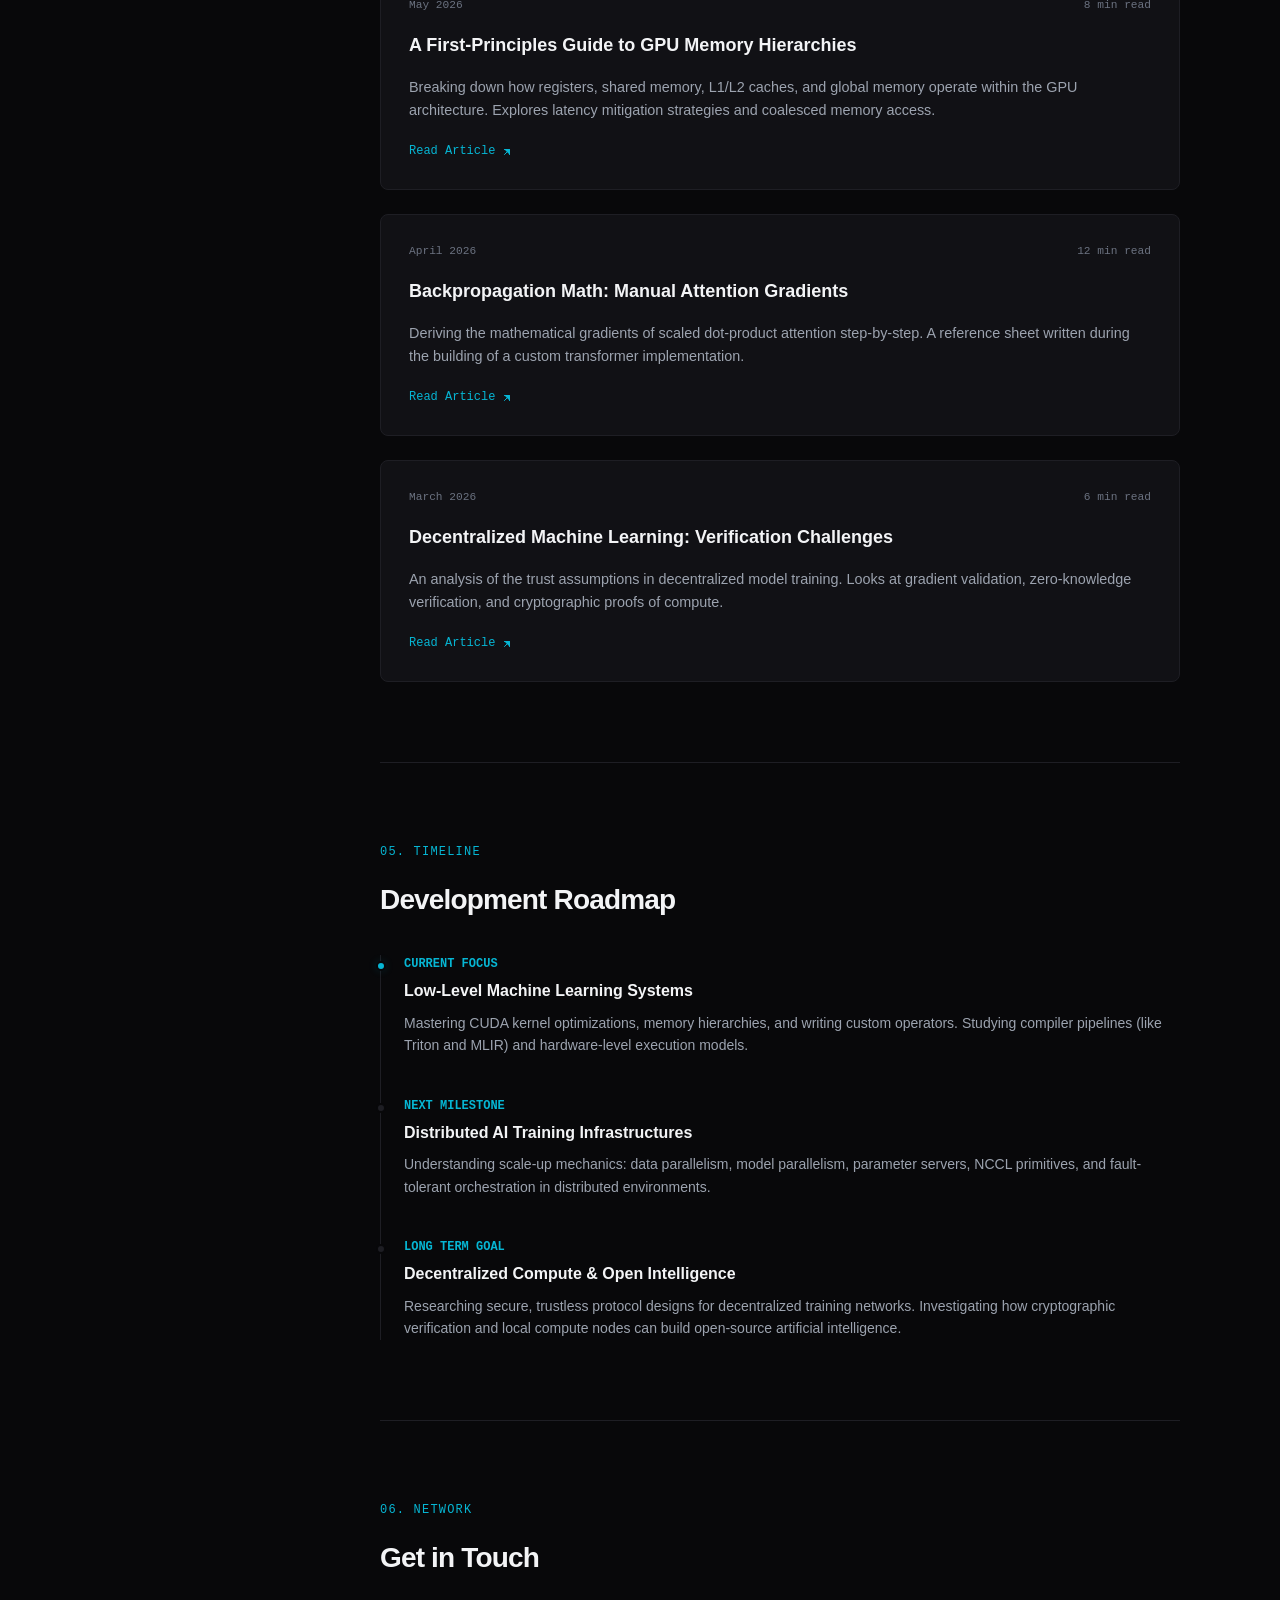
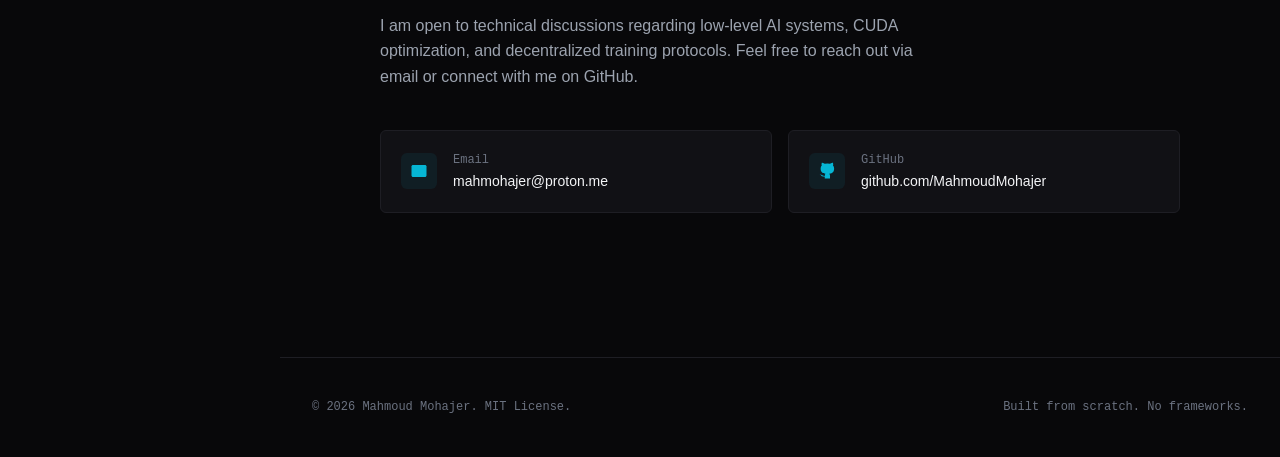
==== commit 7d3a5968: "chore: update contact email address to proton.me across index and readme files" ====
--- a/index.html
+++ b/index.html
@@ -99,7 +99,7 @@
           <a href="https://github.com/MahmoudMohajer" target="_blank" rel="noopener noreferrer" aria-label="GitHub Profile">
             <svg viewBox="0 0 24 24"><path d="M12 0c-6.626 0-12 5.373-12 12 0 5.302 3.438 9.8 8.207 11.387.599.111.793-.261.793-.577v-2.234c-3.338.726-4.033-1.416-4.033-1.416-.546-1.387-1.333-1.756-1.333-1.756-1.089-.745.083-.729.083-.729 1.205.084 1.839 1.237 1.839 1.237 1.07 1.834 2.807 1.304 3.492.997.107-.775.418-1.305.762-1.604-2.665-.305-5.467-1.334-5.467-5.931 0-1.311.469-2.381 1.236-3.221-.124-.303-.535-1.524.117-3.176 0 0 1.008-.322 3.301 1.23.957-.266 1.983-.399 3.003-.404 1.02.005 2.047.138 3.006.404 2.291-1.552 3.297-1.23 3.297-1.23.653 1.653.242 2.874.118 3.176.77.84 1.235 1.911 1.235 3.221 0 4.609-2.807 5.624-5.479 5.921.43.372.823 1.102.823 2.222v3.293c0 .319.192.694.801.576 4.765-1.589 8.199-6.086 8.199-11.386 0-6.627-5.373-12-12-12z"/></svg>
           </a>
-          <a href="mailto:mahmoud@example.com" aria-label="Send Email">
+          <a href="mailto:mahmohajer@proton.me" aria-label="Send Email">
             <svg viewBox="0 0 24 24"><path d="M12 12.713l-11.985-9.713h23.97l-11.985 9.713zm0 2.574l-12-9.725v15.438h24v-15.438l-12 9.725z"/></svg>
           </a>
         </div>
@@ -220,13 +220,13 @@
               I am open to technical discussions regarding low-level AI systems, CUDA optimization, and decentralized training protocols. Feel free to reach out via email or connect with me on GitHub.
             </p>
             <div class="contact-methods">
-              <a href="mailto:mahmoud@example.com" class="contact-method-card">
+              <a href="mailto:mahmohajer@proton.me" class="contact-method-card">
                 <div class="contact-method-icon">
                   <svg viewBox="0 0 24 24"><path d="M4 4h16c1.1 0 2 .9 2 2v12c0 1.1-.9 2-2 2H4c-1.1 0-2-.9-2-2V6c0-1.1.9-2 2-2z"/><polyline points="22,6 12,13 2,6"/></svg>
                 </div>
                 <div class="contact-method-info">
                   <span class="contact-method-label">Email</span>
-                  <span class="contact-method-value">mahmoud@example.com</span>
+                  <span class="contact-method-value">mahmohajer@proton.me</span>
                 </div>
               </a>
               
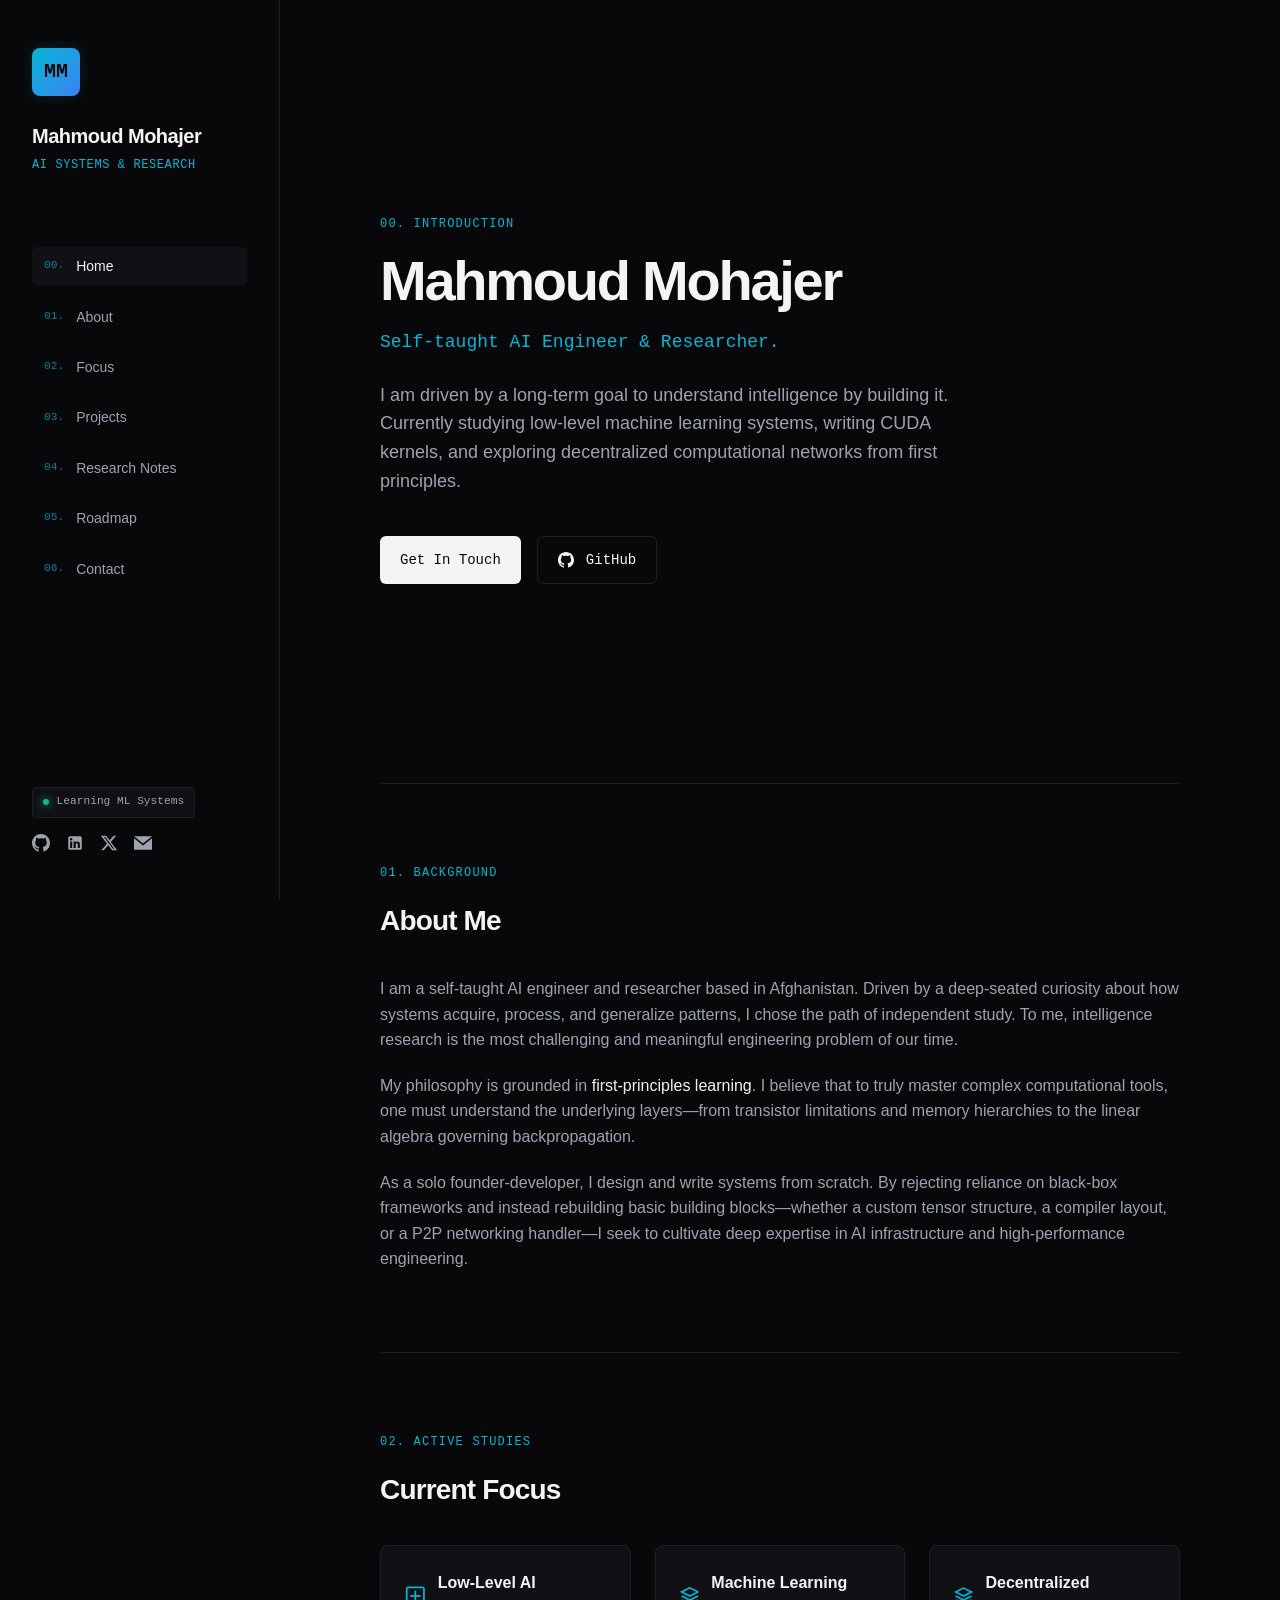
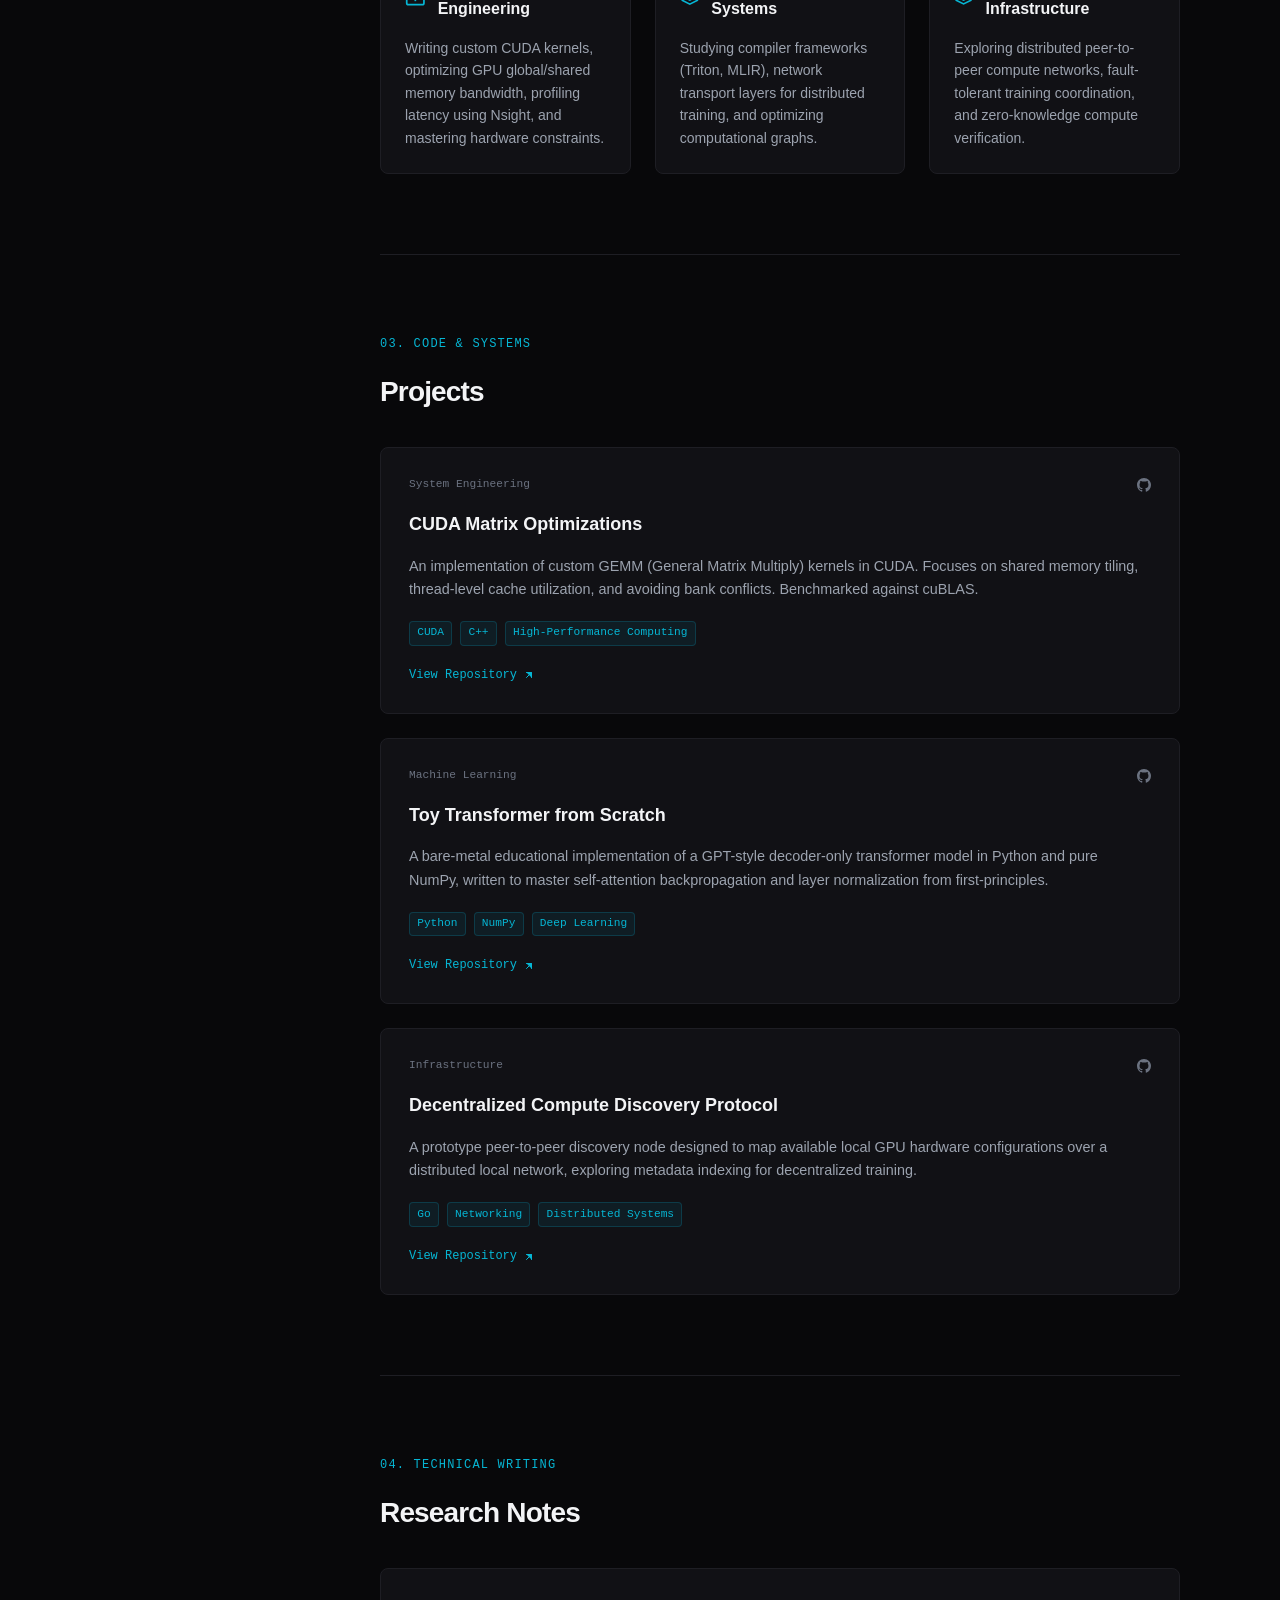
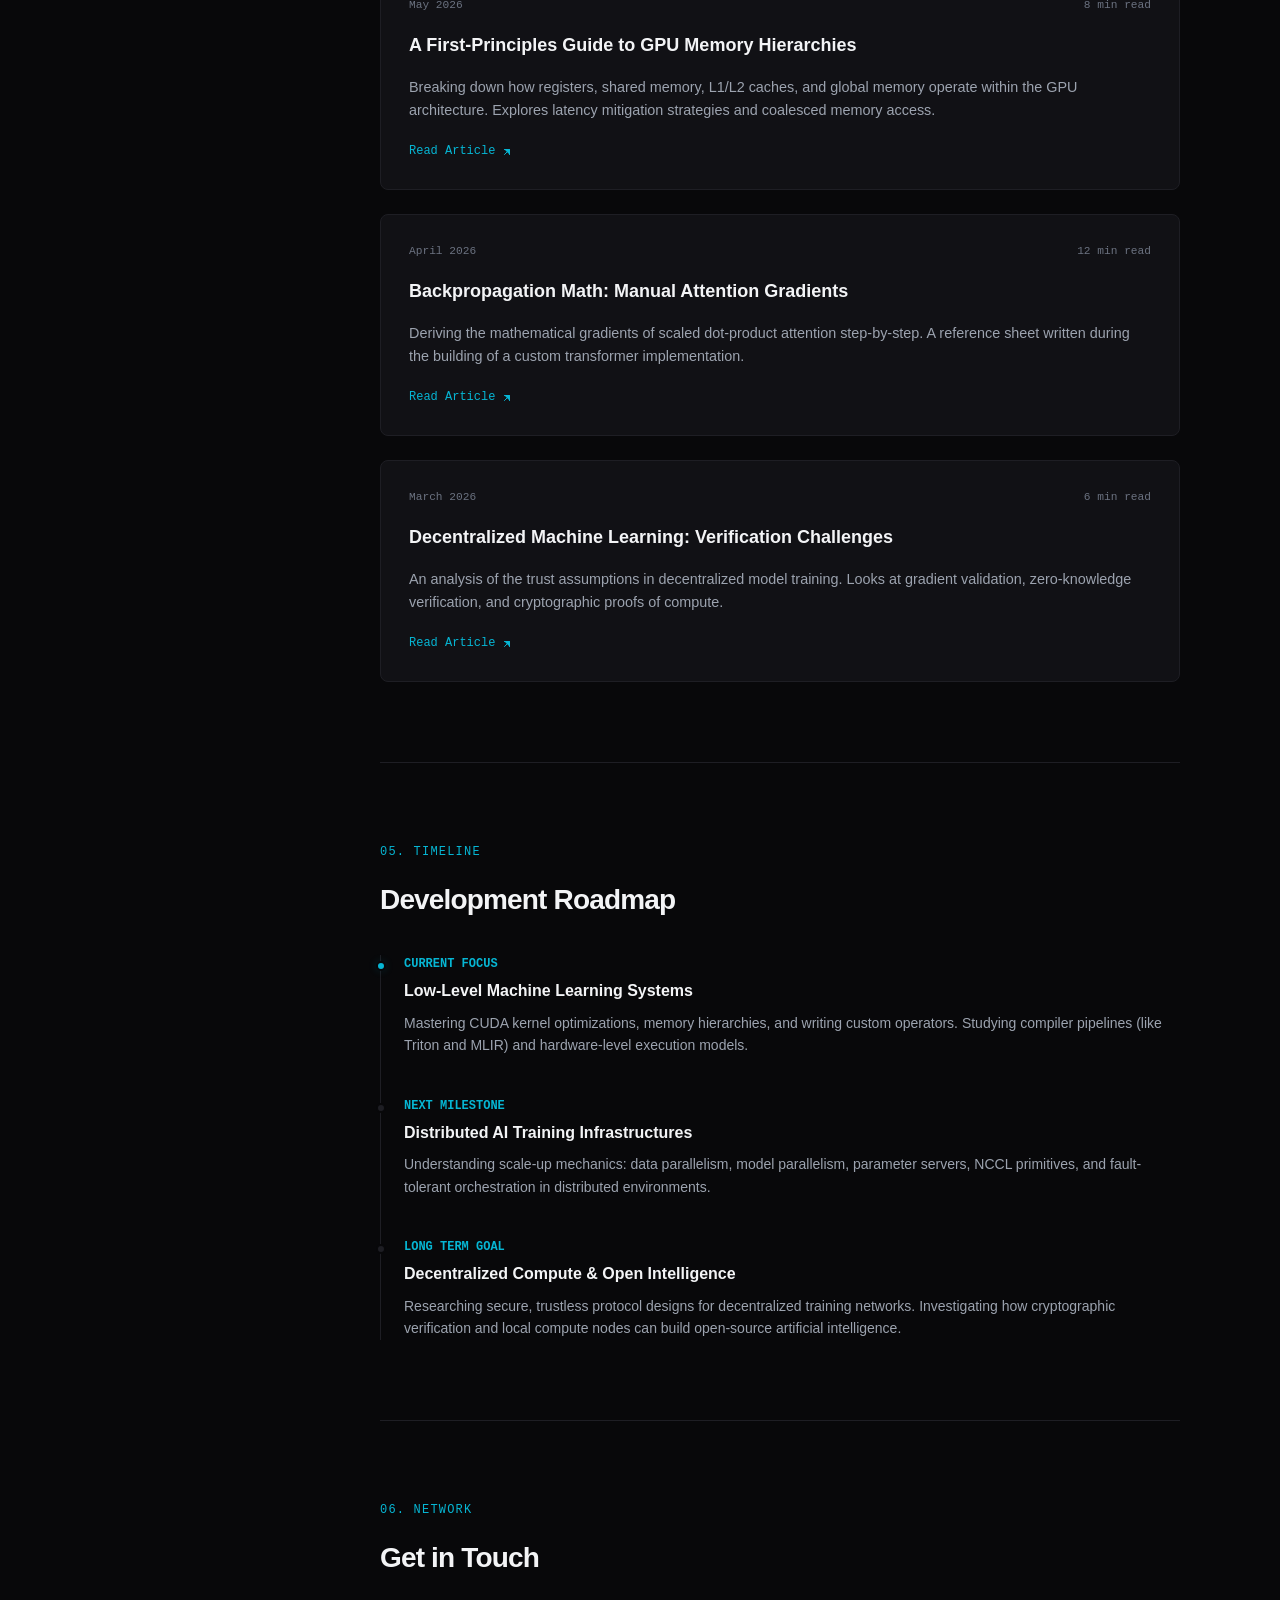
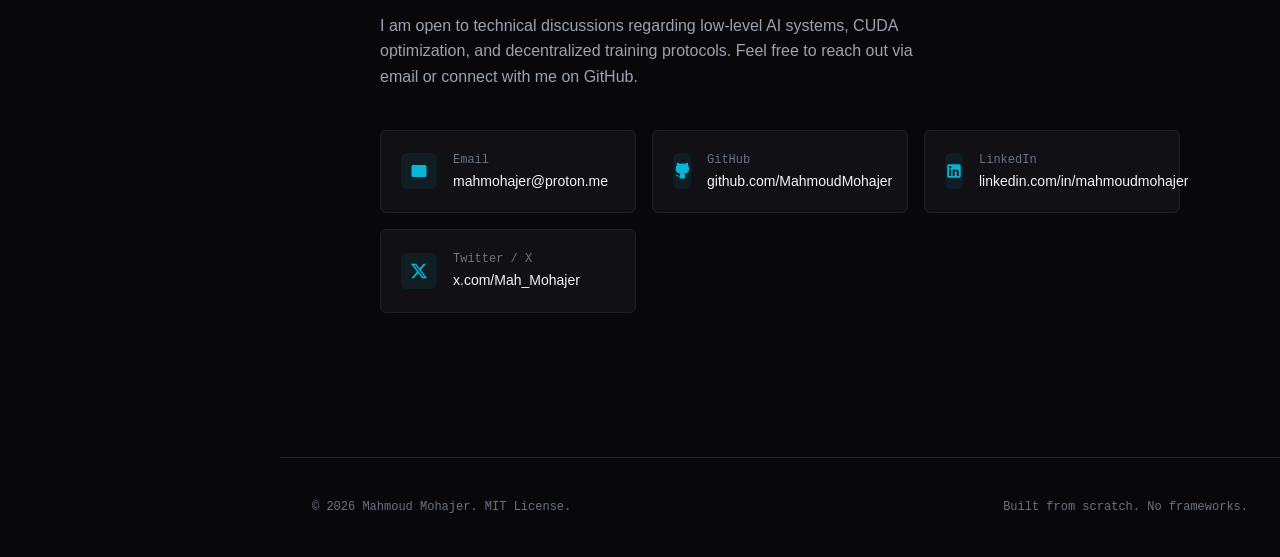
==== commit 73d9c8ee: "feat: add LinkedIn and Twitter links to README and portfolio contact section" ====
--- a/index.html
+++ b/index.html
@@ -99,6 +99,12 @@
           <a href="https://github.com/MahmoudMohajer" target="_blank" rel="noopener noreferrer" aria-label="GitHub Profile">
             <svg viewBox="0 0 24 24"><path d="M12 0c-6.626 0-12 5.373-12 12 0 5.302 3.438 9.8 8.207 11.387.599.111.793-.261.793-.577v-2.234c-3.338.726-4.033-1.416-4.033-1.416-.546-1.387-1.333-1.756-1.333-1.756-1.089-.745.083-.729.083-.729 1.205.084 1.839 1.237 1.839 1.237 1.07 1.834 2.807 1.304 3.492.997.107-.775.418-1.305.762-1.604-2.665-.305-5.467-1.334-5.467-5.931 0-1.311.469-2.381 1.236-3.221-.124-.303-.535-1.524.117-3.176 0 0 1.008-.322 3.301 1.23.957-.266 1.983-.399 3.003-.404 1.02.005 2.047.138 3.006.404 2.291-1.552 3.297-1.23 3.297-1.23.653 1.653.242 2.874.118 3.176.77.84 1.235 1.911 1.235 3.221 0 4.609-2.807 5.624-5.479 5.921.43.372.823 1.102.823 2.222v3.293c0 .319.192.694.801.576 4.765-1.589 8.199-6.086 8.199-11.386 0-6.627-5.373-12-12-12z"/></svg>
           </a>
+          <a href="https://www.linkedin.com/in/mahmoudmohajer/" target="_blank" rel="noopener noreferrer" aria-label="LinkedIn Profile">
+            <svg viewBox="0 0 24 24"><path d="M19 3a2 2 0 0 1 2 2v14a2 2 0 0 1-2 2H5a2 2 0 0 1-2-2V5a2 2 0 0 1 2-2h14m-.5 15.5v-5.3a3.26 3.26 0 0 0-3.26-3.26c-.85 0-1.84.52-2.32 1.3v-1.11h-2.79v8.37h2.79v-4.93c0-.77.62-1.4 1.39-1.4a1.4 1.4 0 0 1 1.4 1.4v4.93h2.79M6.88 8.56a1.68 1.68 0 0 0 1.68-1.68c0-.93-.75-1.69-1.68-1.69a1.69 1.69 0 0 0-1.69 1.69c0 .93.76 1.68 1.69 1.68m1.39 9.94v-8.37H5.5v8.37h2.77z"/></svg>
+          </a>
+          <a href="https://x.com/Mah_Mohajer" target="_blank" rel="noopener noreferrer" aria-label="X Profile">
+            <svg viewBox="0 0 24 24"><path d="M18.244 2.25h3.308l-7.227 8.26 8.502 11.24H16.17l-5.214-6.817L4.99 21.75H1.68l7.73-8.835L1.254 2.25H8.08l4.713 6.231zm-1.161 17.52h1.833L7.084 4.126H5.117z"/></svg>
+          </a>
           <a href="mailto:mahmohajer@proton.me" aria-label="Send Email">
             <svg viewBox="0 0 24 24"><path d="M12 12.713l-11.985-9.713h23.97l-11.985 9.713zm0 2.574l-12-9.725v15.438h24v-15.438l-12 9.725z"/></svg>
           </a>
@@ -239,6 +245,26 @@
                   <span class="contact-method-value">github.com/MahmoudMohajer</span>
                 </div>
               </a>
+
+              <a href="https://www.linkedin.com/in/mahmoudmohajer/" target="_blank" rel="noopener noreferrer" class="contact-method-card">
+                <div class="contact-method-icon">
+                  <svg viewBox="0 0 24 24"><path d="M19 3a2 2 0 0 1 2 2v14a2 2 0 0 1-2 2H5a2 2 0 0 1-2-2V5a2 2 0 0 1 2-2h14m-.5 15.5v-5.3a3.26 3.26 0 0 0-3.26-3.26c-.85 0-1.84.52-2.32 1.3v-1.11h-2.79v8.37h2.79v-4.93c0-.77.62-1.4 1.39-1.4a1.4 1.4 0 0 1 1.4 1.4v4.93h2.79M6.88 8.56a1.68 1.68 0 0 0 1.68-1.68c0-.93-.75-1.69-1.68-1.69a1.69 1.69 0 0 0-1.69 1.69c0 .93.76 1.68 1.69 1.68m1.39 9.94v-8.37H5.5v8.37h2.77z"/></svg>
+                </div>
+                <div class="contact-method-info">
+                  <span class="contact-method-label">LinkedIn</span>
+                  <span class="contact-method-value">linkedin.com/in/mahmoudmohajer</span>
+                </div>
+              </a>
+
+              <a href="https://x.com/Mah_Mohajer" target="_blank" rel="noopener noreferrer" class="contact-method-card">
+                <div class="contact-method-icon">
+                  <svg viewBox="0 0 24 24"><path d="M18.244 2.25h3.308l-7.227 8.26 8.502 11.24H16.17l-5.214-6.817L4.99 21.75H1.68l7.73-8.835L1.254 2.25H8.08l4.713 6.231zm-1.161 17.52h1.833L7.084 4.126H5.117z"/></svg>
+                </div>
+                <div class="contact-method-info">
+                  <span class="contact-method-label">Twitter / X</span>
+                  <span class="contact-method-value">x.com/Mah_Mohajer</span>
+                </div>
+              </a>
             </div>
           </div>
         </section>
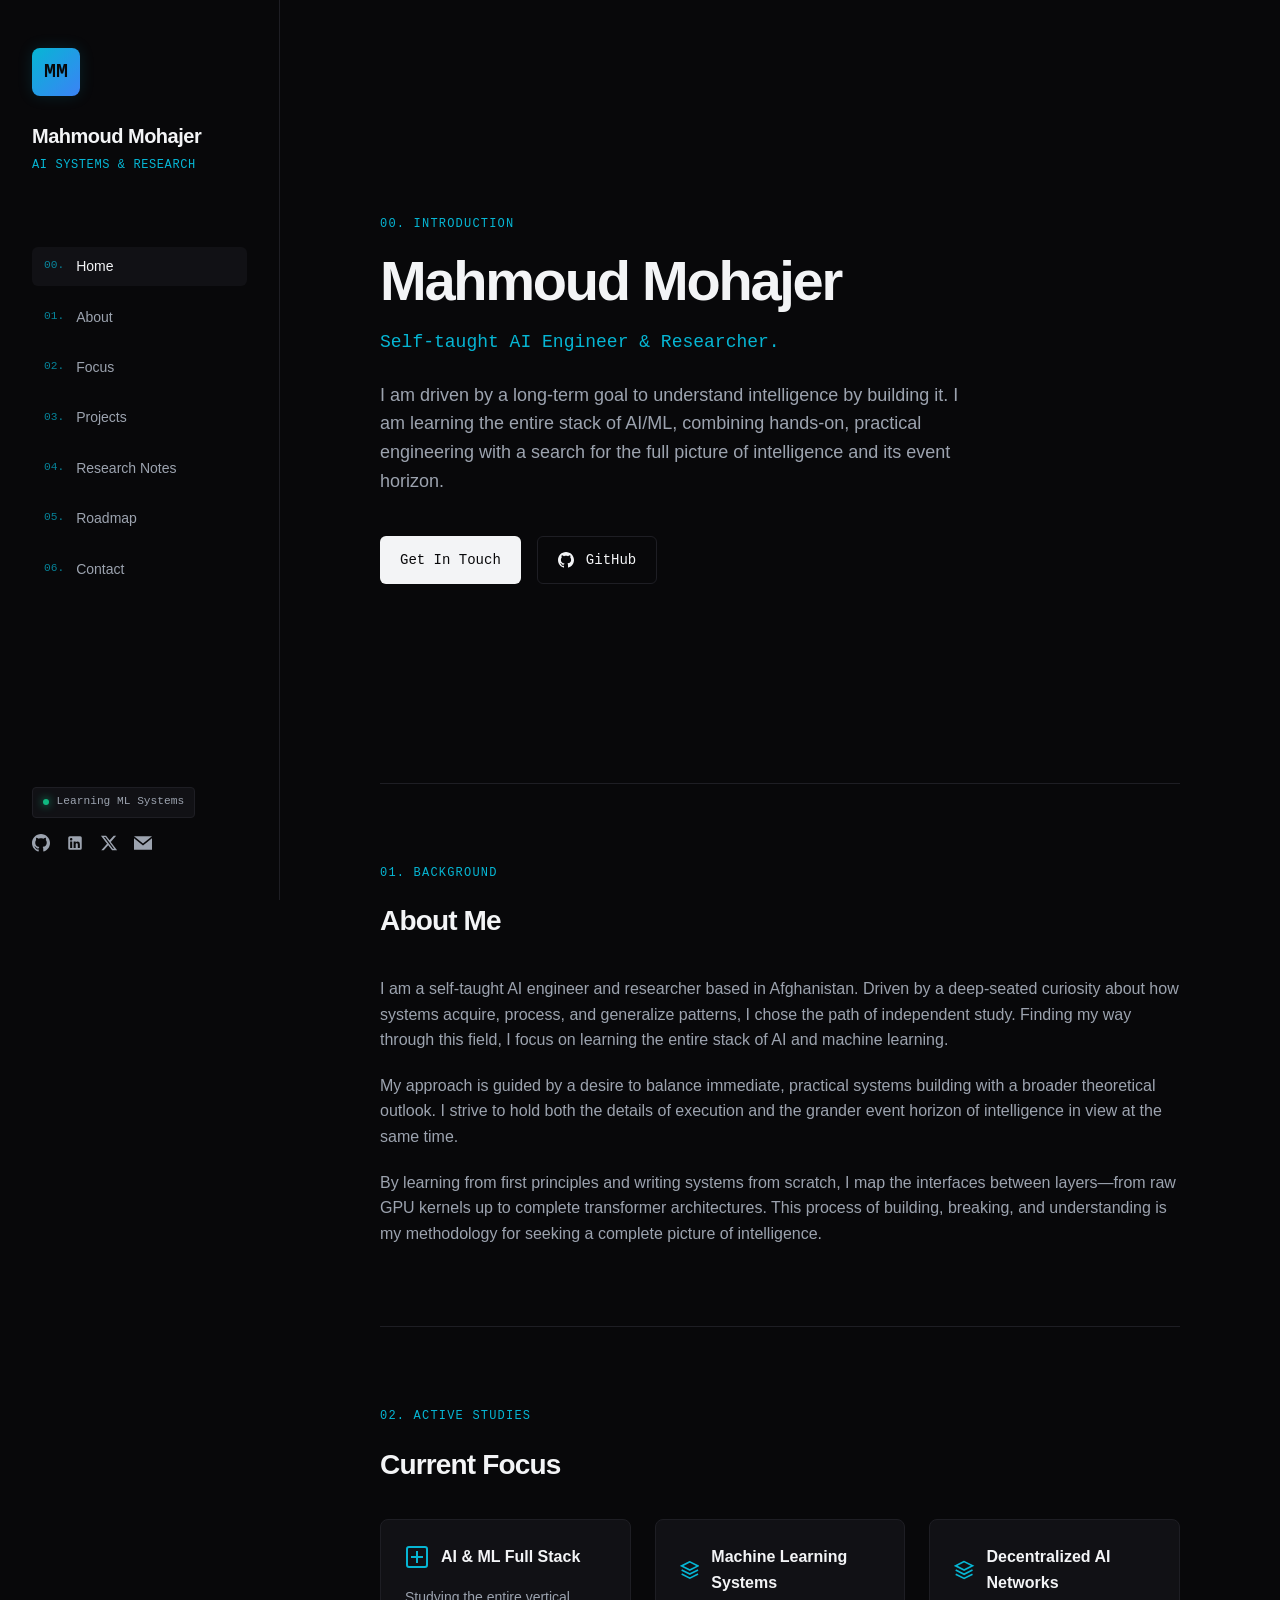
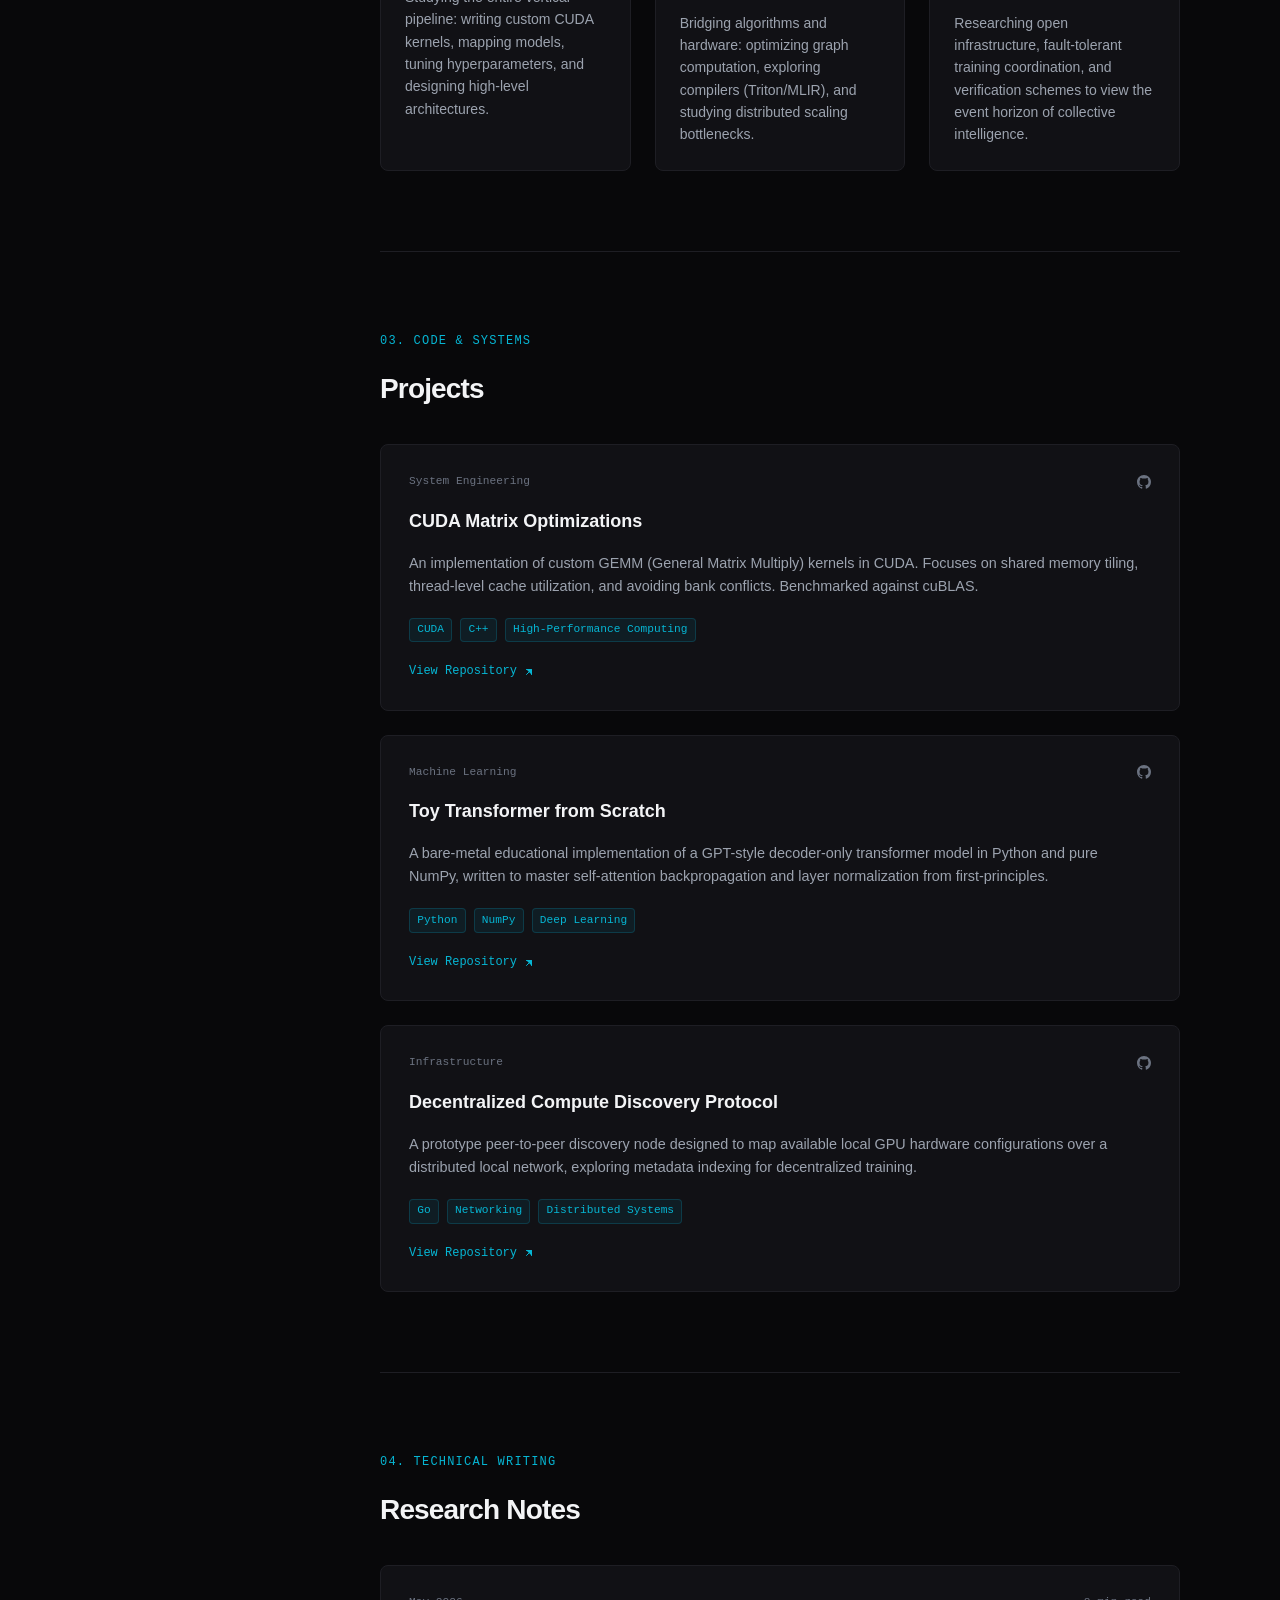
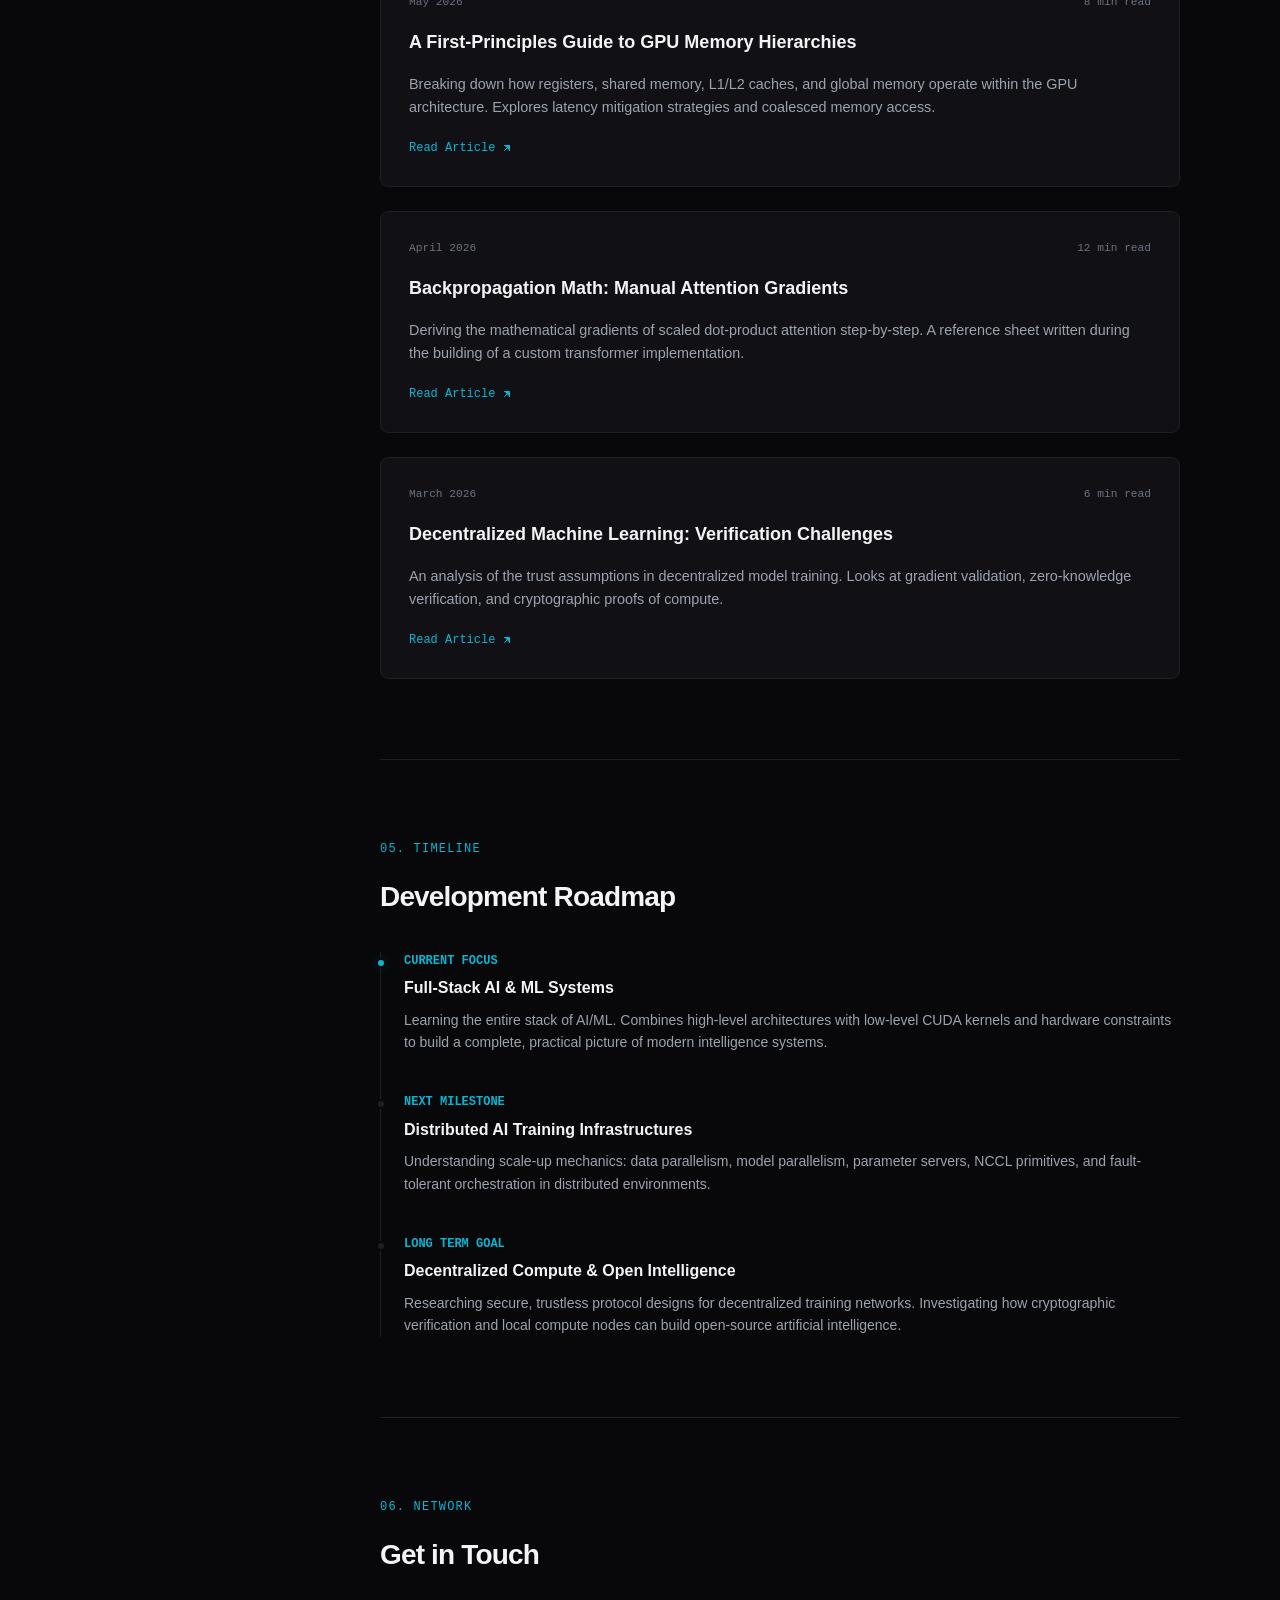
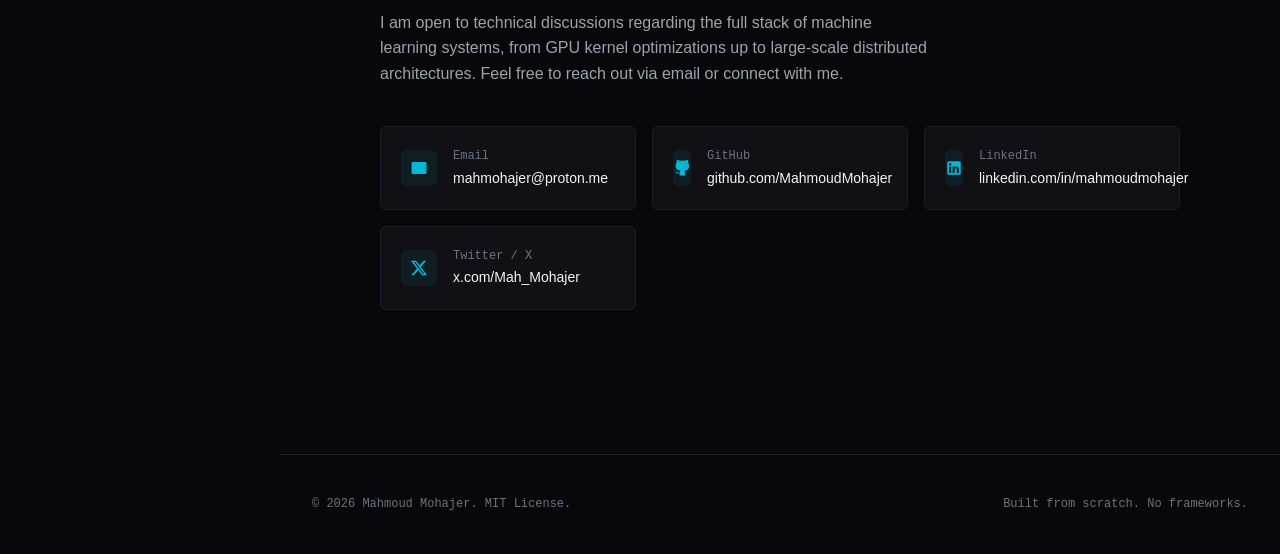
==== commit 892d8889: "refactor: rebrand technical focus from low-level systems to full-stack AI/ML across site content and" ====
--- a/index.html
+++ b/index.html
@@ -9,7 +9,7 @@
   <meta http-equiv="Content-Security-Policy" content="default-src 'self'; style-src 'self' 'unsafe-inline' https://fonts.googleapis.com; font-src https://fonts.gstatic.com; img-src 'self' data:; script-src 'self'; frame-ancestors 'self';">
   
   <!-- Primary SEO Metadata -->
-  <meta name="description" content="Personal website of Mahmoud Mohajer, self-taught AI engineer and researcher from Afghanistan. Focused on low-level machine learning systems, CUDA programming, and decentralized AI infrastructure.">
+  <meta name="description" content="Personal website of Mahmoud Mohajer, self-taught AI engineer and researcher from Afghanistan. Learning the entire stack of AI/ML, combining practical systems engineering with a full picture of intelligence.">
   <meta name="keywords" content="Mahmoud Mohajer, AI Engineer, AI Researcher, CUDA, Machine Learning Systems, Deep Learning, Afghanistan AI, Decentralized AI">
   <meta name="author" content="Mahmoud Mohajer">
   <meta name="robots" content="index, follow">
@@ -18,14 +18,14 @@
   <meta property="og:type" content="website">
   <meta property="og:url" content="https://mahmoudmohajer.github.io/">
   <meta property="og:title" content="Mahmoud Mohajer | AI Engineer &amp; Researcher">
-  <meta property="og:description" content="Self-taught AI engineer focused on low-level systems, CUDA programming, and decentralized compute networks.">
+  <meta property="og:description" content="Self-taught AI engineer learning the entire stack of AI/ML, combining practical systems with the full event horizon of intelligence.">
   <meta property="og:image" content="assets/social_card.png">
   
   <!-- Twitter -->
   <meta property="twitter:card" content="summary_large_image">
   <meta property="twitter:url" content="https://mahmoudmohajer.github.io/">
   <meta property="twitter:title" content="Mahmoud Mohajer | AI Engineer &amp; Researcher">
-  <meta property="twitter:description" content="Self-taught AI engineer focused on low-level systems, CUDA programming, and decentralized compute networks.">
+  <meta property="twitter:description" content="Self-taught AI engineer learning the entire stack of AI/ML, combining practical systems with the full event horizon of intelligence.">
   <meta property="twitter:image" content="assets/social_card.png">
   
   <!-- Favicons -->
@@ -123,8 +123,8 @@
           <p class="hero-tagline">Self-taught AI Engineer &amp; Researcher.</p>
           <p class="hero-mission">
             I am driven by a long-term goal to understand intelligence by building it. 
-            Currently studying low-level machine learning systems, writing CUDA kernels, 
-            and exploring decentralized computational networks from first principles.
+            I am learning the entire stack of AI/ML, combining hands-on, practical engineering 
+            with a search for the full picture of intelligence and its event horizon.
           </p>
           <div class="hero-actions">
             <a href="#contact" class="btn btn-primary">Get In Touch</a>
@@ -141,13 +141,13 @@
           <div class="about-grid">
             <div class="about-text">
               <p>
-                I am a self-taught AI engineer and researcher based in Afghanistan. Driven by a deep-seated curiosity about how systems acquire, process, and generalize patterns, I chose the path of independent study. To me, intelligence research is the most challenging and meaningful engineering problem of our time.
+                I am a self-taught AI engineer and researcher based in Afghanistan. Driven by a deep-seated curiosity about how systems acquire, process, and generalize patterns, I chose the path of independent study. Finding my way through this field, I focus on learning the entire stack of AI and machine learning.
               </p>
               <p>
-                My philosophy is grounded in <strong>first-principles learning</strong>. I believe that to truly master complex computational tools, one must understand the underlying layers—from transistor limitations and memory hierarchies to the linear algebra governing backpropagation. 
+                My approach is guided by a desire to balance immediate, practical systems building with a broader theoretical outlook. I strive to hold both the details of execution and the grander event horizon of intelligence in view at the same time.
               </p>
               <p>
-                As a solo founder-developer, I design and write systems from scratch. By rejecting reliance on black-box frameworks and instead rebuilding basic building blocks—whether a custom tensor structure, a compiler layout, or a P2P networking handler—I seek to cultivate deep expertise in AI infrastructure and high-performance engineering.
+                By learning from first principles and writing systems from scratch, I map the interfaces between layers—from raw GPU kernels up to complete transformer architectures. This process of building, breaking, and understanding is my methodology for seeking a complete picture of intelligence.
               </p>
             </div>
           </div>
@@ -163,9 +163,9 @@
                 <div class="focus-icon">
                   <svg viewBox="0 0 24 24"><rect x="2" y="2" width="20" height="20" rx="2" ry="2"/><line x1="6" y1="12" x2="18" y2="12"/><line x1="12" y1="6" x2="12" y2="18"/></svg>
                 </div>
-                <h3 class="focus-title">Low-Level AI Engineering</h3>
+                <h3 class="focus-title">AI &amp; ML Full Stack</h3>
               </div>
-              <p class="focus-desc">Writing custom CUDA kernels, optimizing GPU global/shared memory bandwidth, profiling latency using Nsight, and mastering hardware constraints.</p>
+              <p class="focus-desc">Studying the entire vertical pipeline: writing custom CUDA kernels, mapping models, tuning hyperparameters, and designing high-level architectures.</p>
             </div>
             
             <div class="focus-card">
@@ -175,7 +175,7 @@
                 </div>
                 <h3 class="focus-title">Machine Learning Systems</h3>
               </div>
-              <p class="focus-desc">Studying compiler frameworks (Triton, MLIR), network transport layers for distributed training, and optimizing computational graphs.</p>
+              <p class="focus-desc">Bridging algorithms and hardware: optimizing graph computation, exploring compilers (Triton/MLIR), and studying distributed scaling bottlenecks.</p>
             </div>
             
             <div class="focus-card">
@@ -183,9 +183,9 @@
                 <div class="focus-icon">
                   <svg viewBox="0 0 24 24"><path d="M12 2L2 7l10 5 10-5-10-5zM2 17l10 5 10-5M2 12l10 5 10-5"/></svg>
                 </div>
-                <h3 class="focus-title">Decentralized Infrastructure</h3>
+                <h3 class="focus-title">Decentralized AI Networks</h3>
               </div>
-              <p class="focus-desc">Exploring distributed peer-to-peer compute networks, fault-tolerant training coordination, and zero-knowledge compute verification.</p>
+              <p class="focus-desc">Researching open infrastructure, fault-tolerant training coordination, and verification schemes to view the event horizon of collective intelligence.</p>
             </div>
           </div>
         </section>
@@ -223,7 +223,7 @@
           <h2 class="section-title">Get in Touch</h2>
           <div class="contact-container">
             <p class="contact-text">
-              I am open to technical discussions regarding low-level AI systems, CUDA optimization, and decentralized training protocols. Feel free to reach out via email or connect with me on GitHub.
+              I am open to technical discussions regarding the full stack of machine learning systems, from GPU kernel optimizations up to large-scale distributed architectures. Feel free to reach out via email or connect with me.
             </p>
             <div class="contact-methods">
               <a href="mailto:mahmohajer@proton.me" class="contact-method-card">
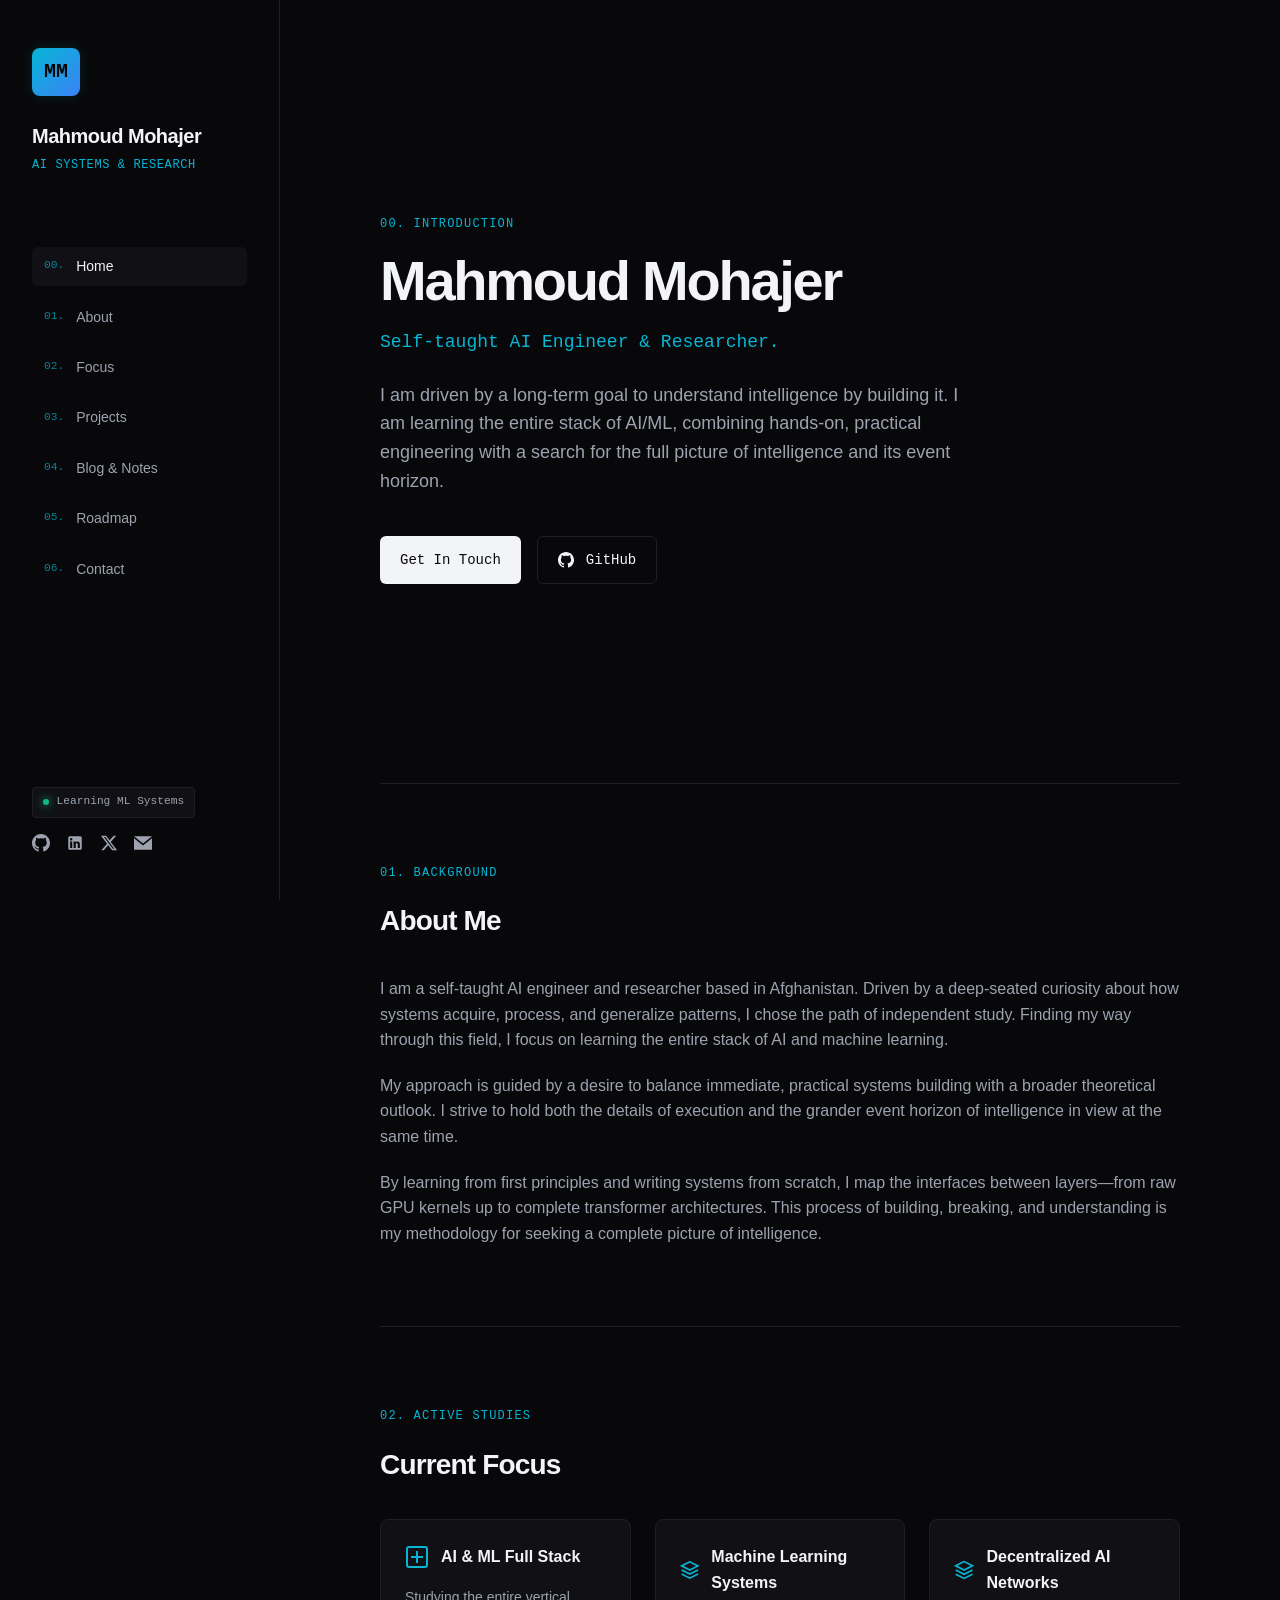
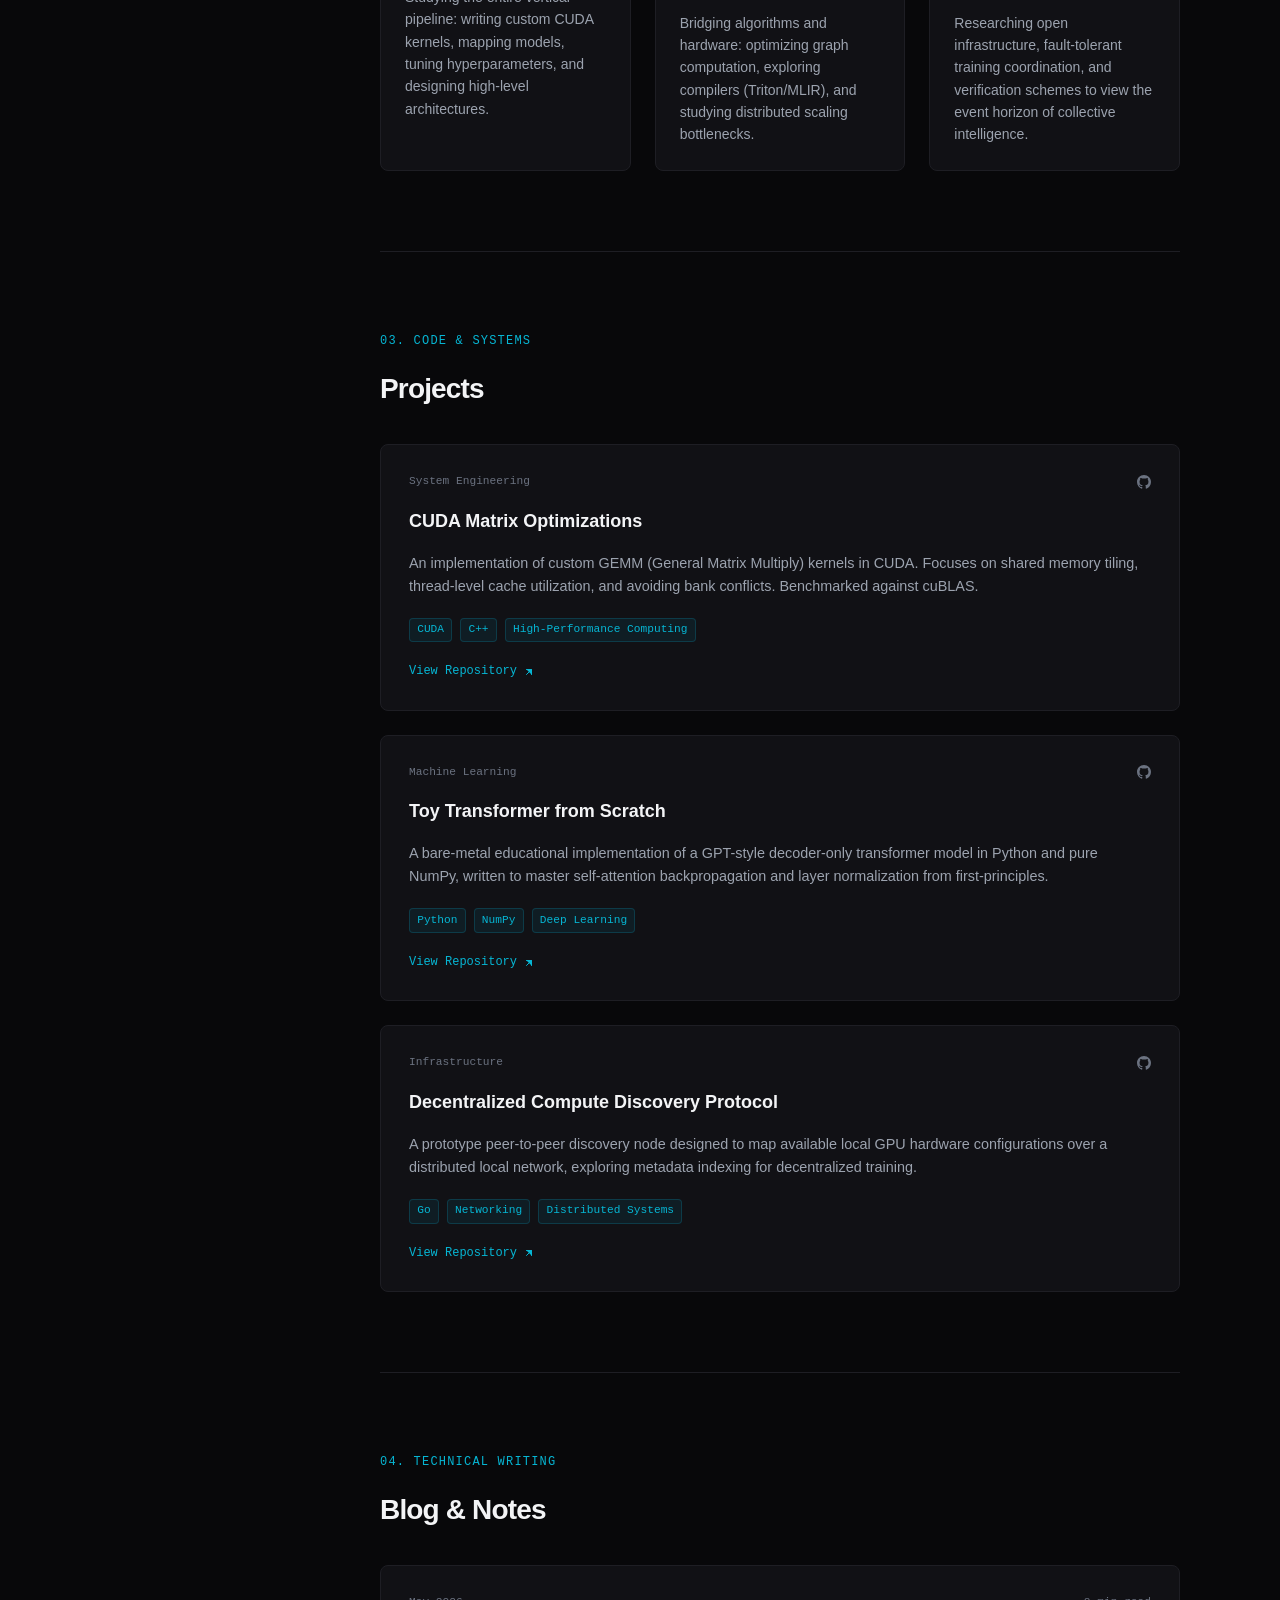
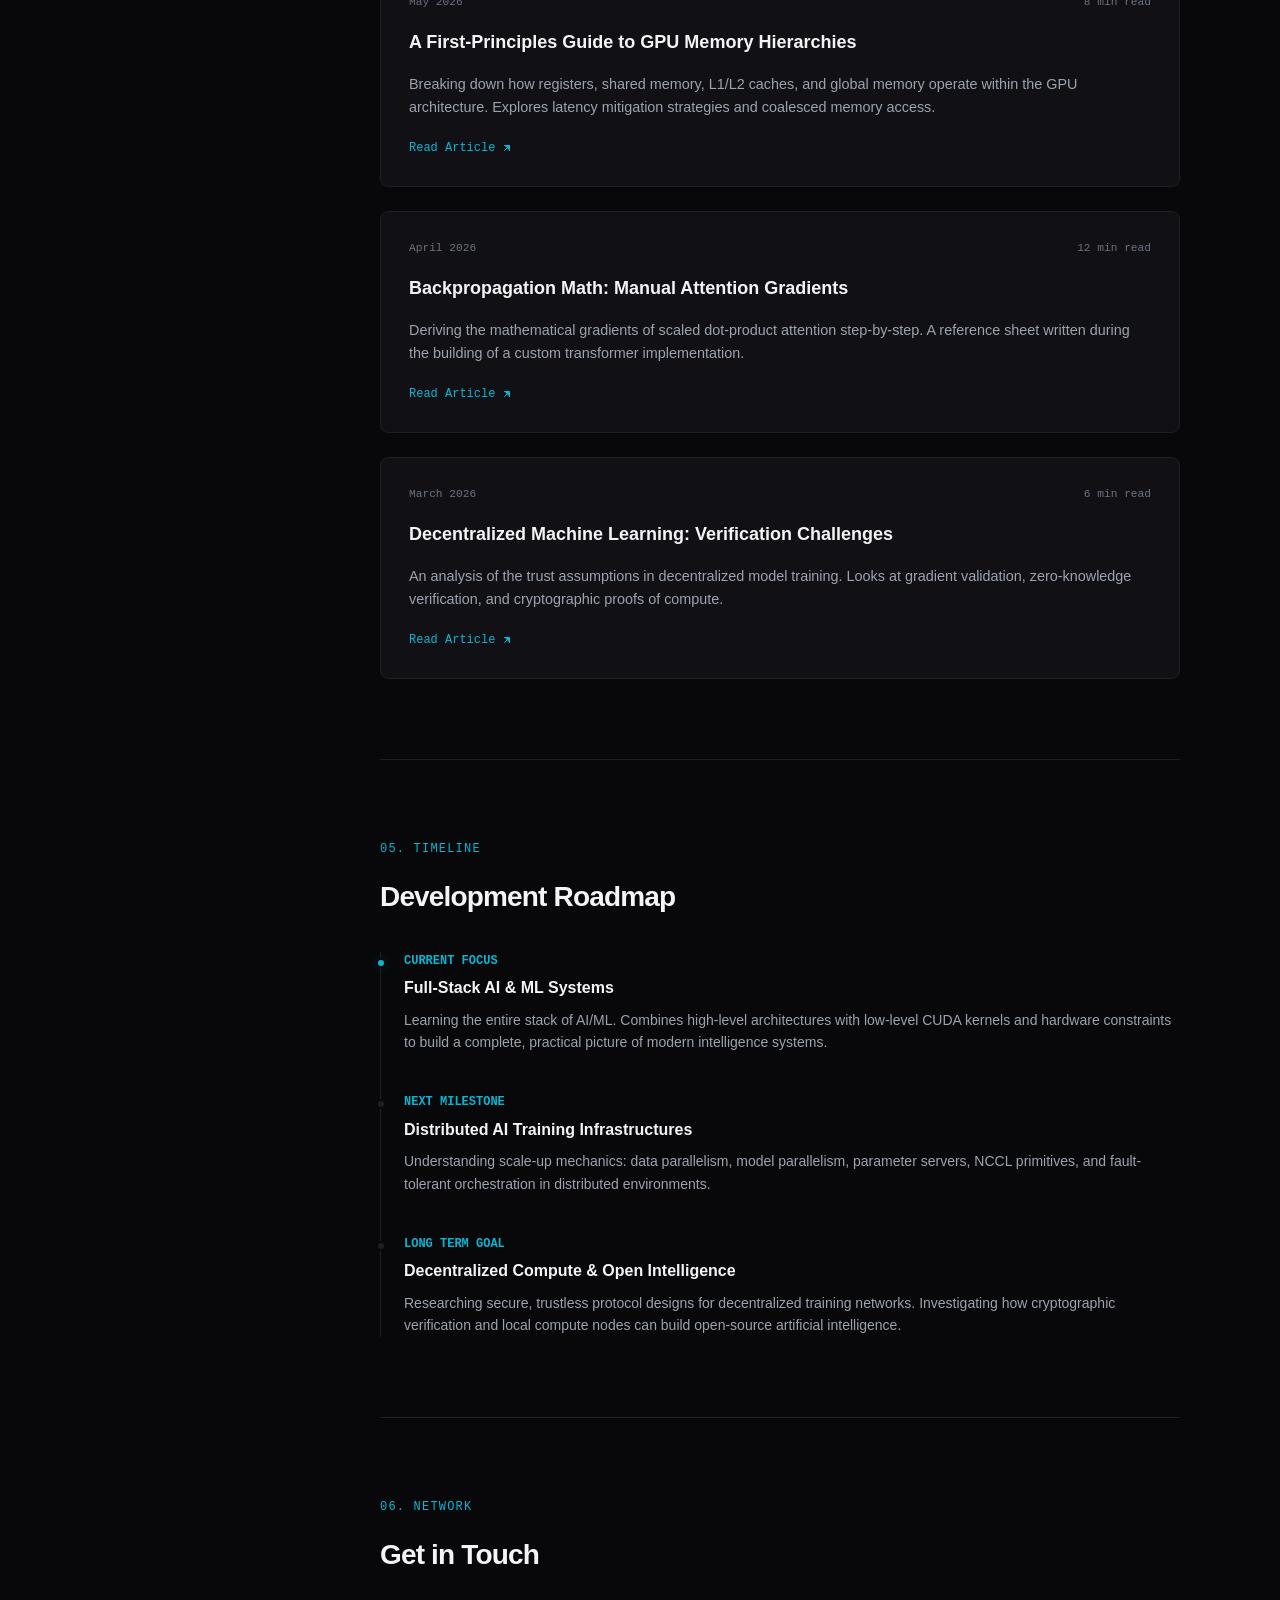
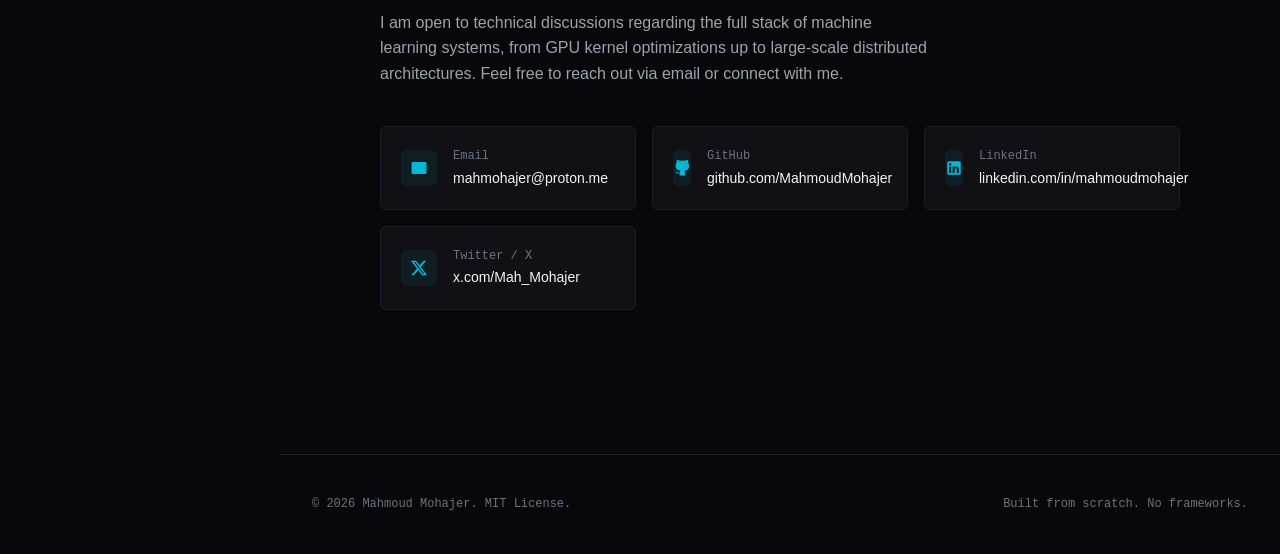
==== commit 83d13724: "feat: implement blog post reader modal with dynamic content fetching and parsing" ====
--- a/index.html
+++ b/index.html
@@ -57,7 +57,7 @@
       <li><a href="#about"><span class="nav-num">01.</span> About</a></li>
       <li><a href="#focus"><span class="nav-num">02.</span> Focus</a></li>
       <li><a href="#projects"><span class="nav-num">03.</span> Projects</a></li>
-      <li><a href="#notes"><span class="nav-num">04.</span> Research Notes</a></li>
+      <li><a href="#blog"><span class="nav-num">04.</span> Blog &amp; Notes</a></li>
       <li><a href="#roadmap"><span class="nav-num">05.</span> Roadmap</a></li>
       <li><a href="#contact"><span class="nav-num">06.</span> Contact</a></li>
     </ul>
@@ -83,7 +83,7 @@
             <li><a href="#about"><span class="nav-num">01.</span> About</a></li>
             <li><a href="#focus"><span class="nav-num">02.</span> Focus</a></li>
             <li><a href="#projects"><span class="nav-num">03.</span> Projects</a></li>
-            <li><a href="#notes"><span class="nav-num">04.</span> Research Notes</a></li>
+            <li><a href="#blog"><span class="nav-num">04.</span> Blog &amp; Notes</a></li>
             <li><a href="#roadmap"><span class="nav-num">05.</span> Roadmap</a></li>
             <li><a href="#contact"><span class="nav-num">06.</span> Contact</a></li>
           </ul>
@@ -199,12 +199,12 @@
           </div>
         </section>
 
-        <!-- Research Notes Section -->
-        <section id="notes">
+        <!-- Blog & Notes Section -->
+        <section id="blog">
           <span class="section-label">04. Technical Writing</span>
-          <h2 class="section-title">Research Notes</h2>
-          <div class="cards-grid" id="notes-grid">
-            <!-- Notes injected by JS safely -->
+          <h2 class="section-title">Blog &amp; Notes</h2>
+          <div class="cards-grid" id="blog-grid">
+            <!-- Blog posts injected by JS safely -->
           </div>
         </section>
 
@@ -279,6 +279,25 @@
     <div>Built from scratch. No frameworks.</div>
   </footer>
 
+  <!-- Blog Reader Modal Overlay -->
+  <div class="blog-modal" id="blog-modal" aria-hidden="true" role="dialog">
+    <div class="blog-modal-backdrop" id="blog-modal-backdrop"></div>
+    <div class="blog-modal-content">
+      <button class="blog-modal-close" id="blog-modal-close" aria-label="Close reader view">
+        <svg viewBox="0 0 24 24"><line x1="18" y1="6" x2="6" y2="18"></line><line x1="6" y1="6" x2="18" y2="18"></line></svg>
+      </button>
+      <article class="blog-post-view">
+        <header class="blog-post-header">
+          <div class="blog-post-meta" id="blog-modal-meta"></div>
+          <h2 class="blog-post-title" id="blog-modal-title"></h2>
+        </header>
+        <div class="blog-post-body" id="blog-modal-body">
+          <!-- Paragraphs injected by JS safely -->
+        </div>
+      </article>
+    </div>
+  </div>
+
   <!-- Application Logic -->
   <script src="js/main.js"></script>
 </body>
--- a/css/style.css
+++ b/css/style.css
@@ -816,3 +816,175 @@
     grid-template-columns: 1fr;
   }
 }
+
+/* Blog Modal Reader Overlay Styles */
+body.modal-open {
+  overflow: hidden;
+}
+
+.blog-modal {
+  position: fixed;
+  top: 0;
+  left: 0;
+  right: 0;
+  bottom: 0;
+  display: none;
+  align-items: center;
+  justify-content: center;
+  z-index: 1000;
+  padding: 1.5rem;
+}
+
+.blog-modal.active {
+  display: flex;
+}
+
+.blog-modal-backdrop {
+  position: absolute;
+  top: 0;
+  left: 0;
+  right: 0;
+  bottom: 0;
+  background-color: rgba(6, 6, 8, 0.85);
+  backdrop-filter: blur(8px);
+  -webkit-backdrop-filter: blur(8px);
+}
+
+.blog-modal-content {
+  position: relative;
+  background-color: var(--bg-card);
+  border: 1px solid var(--border-color);
+  border-radius: 12px;
+  max-width: var(--max-content-width);
+  width: 100%;
+  max-height: 85vh;
+  overflow-y: auto;
+  z-index: 1001;
+  padding: 3rem 2.5rem;
+  box-shadow: 0 20px 40px rgba(0, 0, 0, 0.6);
+  transform: translateY(20px);
+  opacity: 0;
+  transition: all 0.3s cubic-bezier(0.4, 0, 0.2, 1);
+}
+
+.blog-modal.active .blog-modal-content {
+  transform: translateY(0);
+  opacity: 1;
+}
+
+.blog-modal-close {
+  position: absolute;
+  top: 1.5rem;
+  right: 1.5rem;
+  background: none;
+  border: none;
+  color: var(--text-secondary);
+  cursor: pointer;
+  padding: 0.5rem;
+  display: flex;
+  align-items: center;
+  justify-content: center;
+  transition: color var(--transition-speed);
+  border-radius: 4px;
+}
+
+.blog-modal-close:hover {
+  color: var(--text-primary);
+  background-color: var(--bg-card-hover);
+}
+
+.blog-modal-close svg {
+  width: 20px;
+  height: 20px;
+  stroke: currentColor;
+  stroke-width: 2;
+  fill: none;
+}
+
+.blog-post-view {
+  display: flex;
+  flex-direction: column;
+  gap: 1.5rem;
+}
+
+.blog-post-header {
+  border-bottom: 1px solid var(--border-color);
+  padding-bottom: 1.5rem;
+}
+
+.blog-post-meta {
+  font-family: var(--font-mono);
+  font-size: 0.75rem;
+  color: var(--accent);
+  margin-bottom: 0.75rem;
+  display: flex;
+  gap: 1.5rem;
+}
+
+.blog-post-title {
+  font-size: 2rem;
+  font-weight: 700;
+  color: var(--text-primary);
+  letter-spacing: -0.03em;
+  line-height: 1.25;
+}
+
+.blog-post-body {
+  font-size: 1.05rem;
+  color: var(--text-secondary);
+  line-height: 1.75;
+  display: flex;
+  flex-direction: column;
+  gap: 1.5rem;
+  font-weight: 300;
+}
+
+.blog-post-body p {
+  margin-bottom: 0.25rem;
+}
+
+.blog-post-body strong {
+  color: var(--text-primary);
+  font-weight: 500;
+}
+
+.blog-post-body pre {
+  background-color: #0c0c0e;
+  border: 1px solid var(--border-color);
+  border-radius: 6px;
+  padding: 1.25rem;
+  overflow-x: auto;
+  margin: 1rem 0;
+  width: 100%;
+}
+
+.blog-post-body code {
+  font-family: var(--font-mono);
+  font-size: 0.9rem;
+  color: var(--accent);
+  background-color: rgba(6, 182, 212, 0.08);
+  padding: 0.15rem 0.35rem;
+  border-radius: 4px;
+}
+
+.blog-post-body pre code {
+  color: var(--text-primary);
+  background: none;
+  padding: 0;
+  border-radius: 0;
+  font-size: 0.85rem;
+  line-height: 1.5;
+  white-space: pre;
+}
+
+@media (max-width: 640px) {
+  .blog-modal-content {
+    padding: 2.5rem 1.5rem;
+    max-height: 90vh;
+  }
+  
+  .blog-post-title {
+    font-size: 1.5rem;
+  }
+}
+
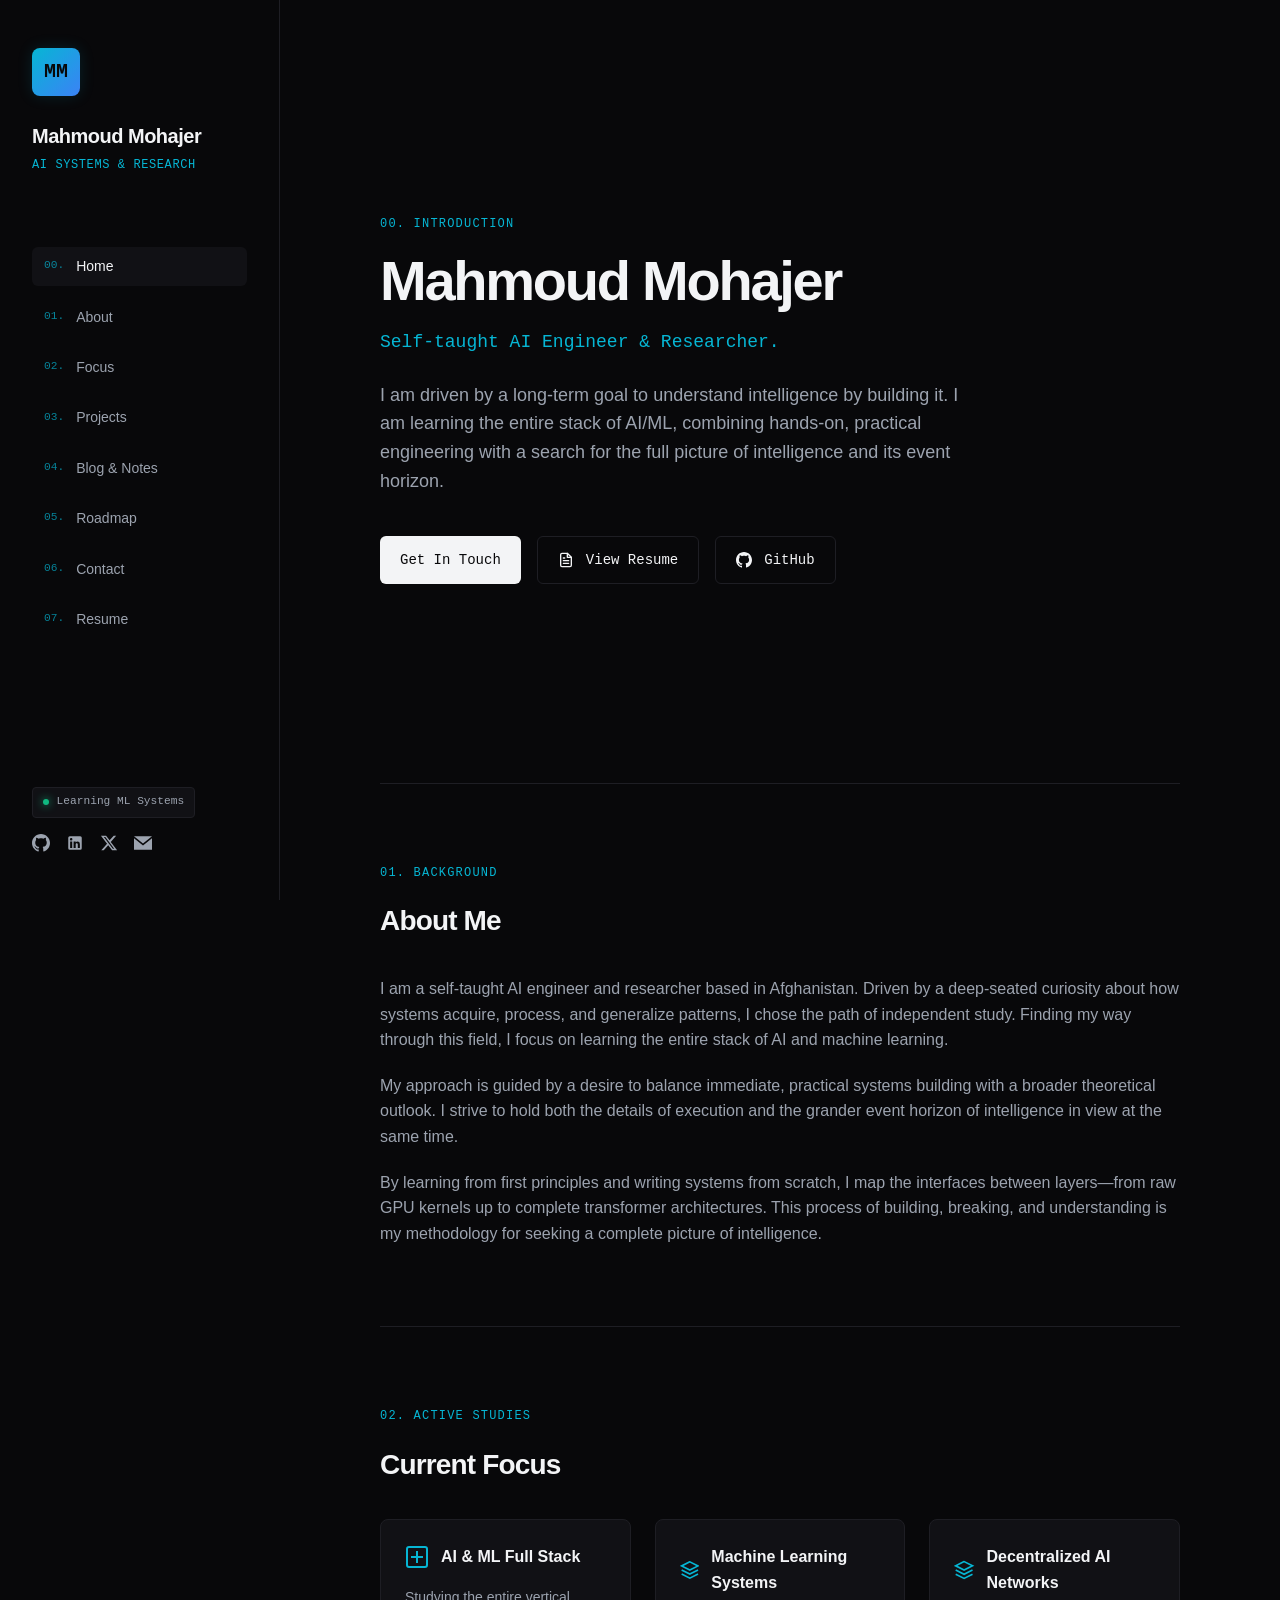
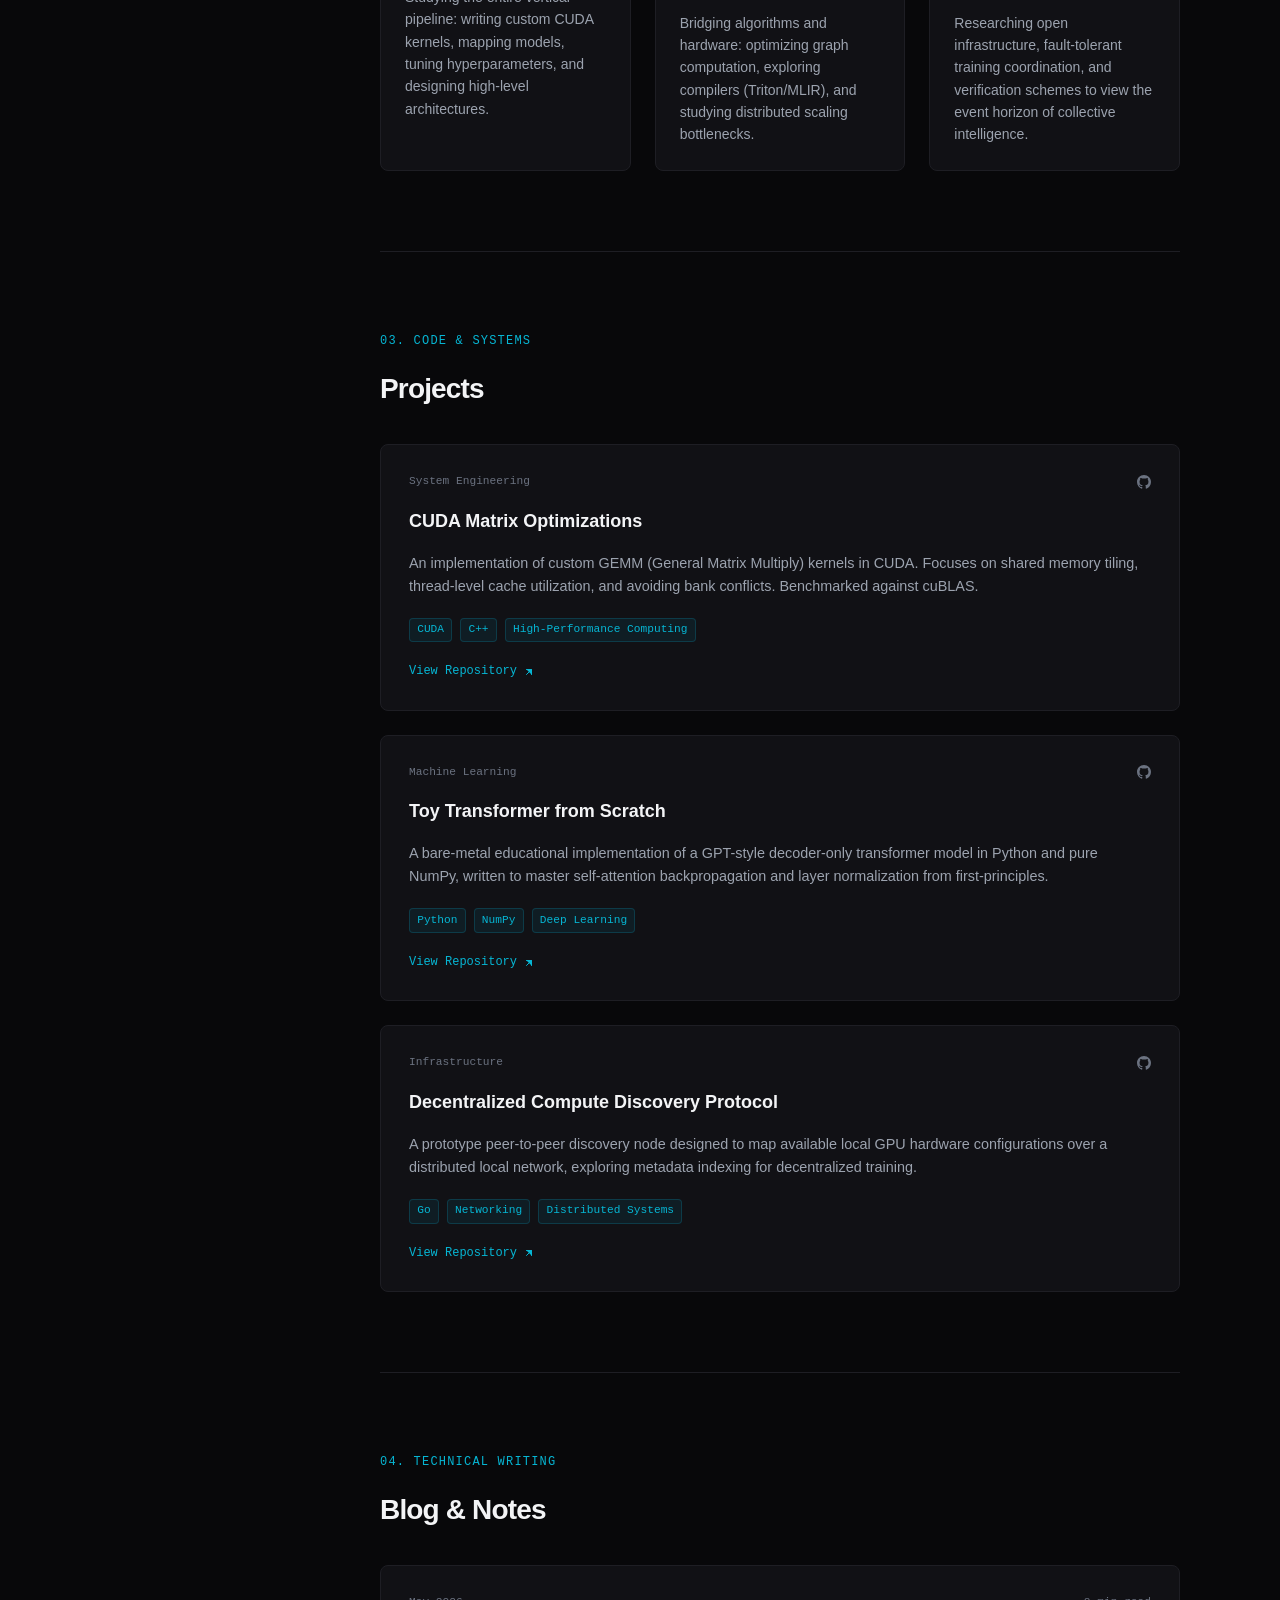
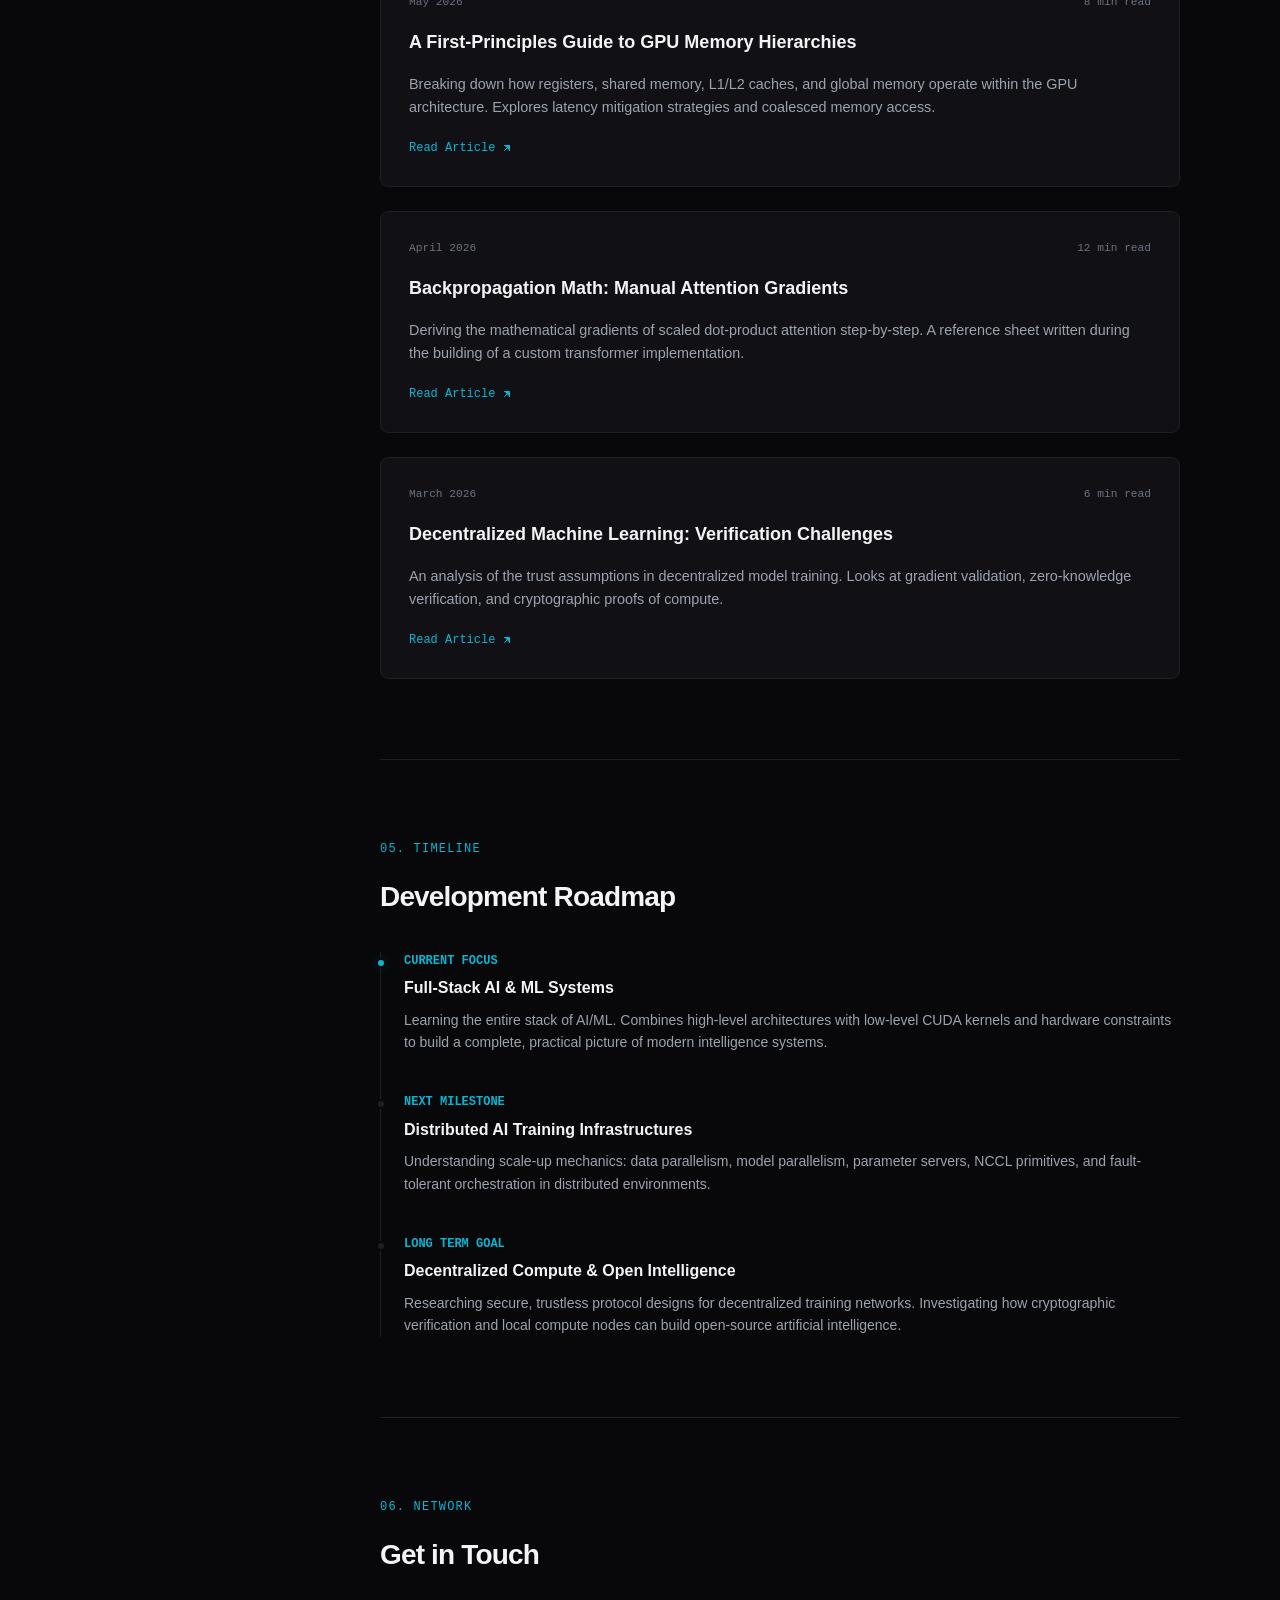
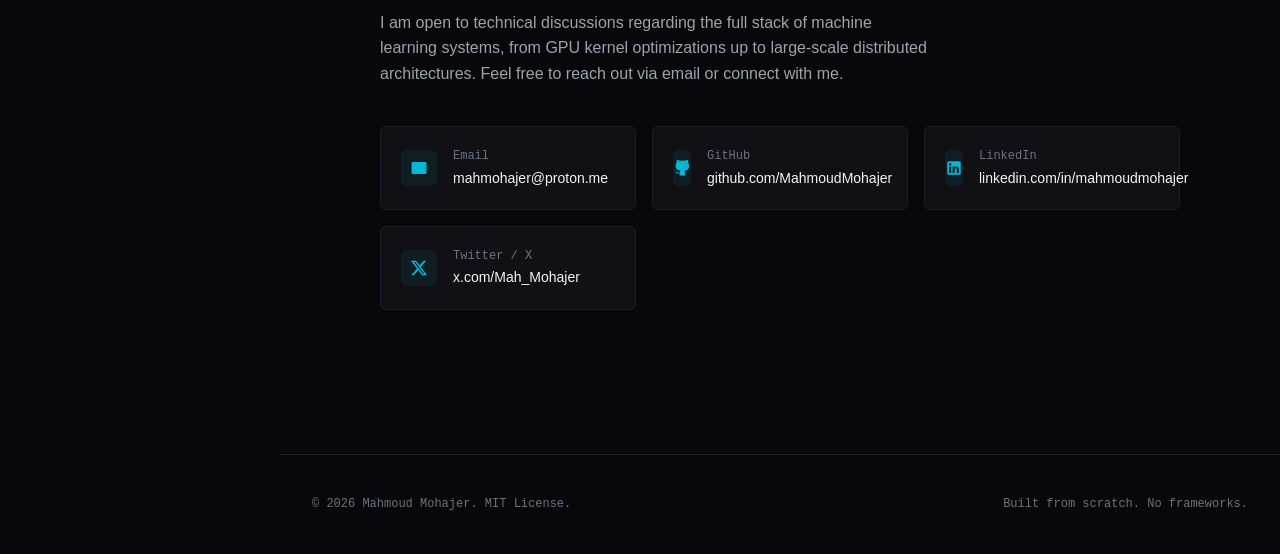
==== commit 72696c9f: "feat: add resume link to navigation menu and hero section" ====
--- a/index.html
+++ b/index.html
@@ -60,6 +60,7 @@
       <li><a href="#blog"><span class="nav-num">04.</span> Blog &amp; Notes</a></li>
       <li><a href="#roadmap"><span class="nav-num">05.</span> Roadmap</a></li>
       <li><a href="#contact"><span class="nav-num">06.</span> Contact</a></li>
+      <li><a href="https://my-resume-pink-five.vercel.app/" target="_blank" rel="noopener noreferrer"><span class="nav-num">07.</span> Resume</a></li>
     </ul>
     <div class="status-badge" style="margin-top: 2rem;">
       <span class="status-dot"></span>
@@ -86,6 +87,7 @@
             <li><a href="#blog"><span class="nav-num">04.</span> Blog &amp; Notes</a></li>
             <li><a href="#roadmap"><span class="nav-num">05.</span> Roadmap</a></li>
             <li><a href="#contact"><span class="nav-num">06.</span> Contact</a></li>
+            <li><a href="https://my-resume-pink-five.vercel.app/" target="_blank" rel="noopener noreferrer"><span class="nav-num">07.</span> Resume</a></li>
           </ul>
         </nav>
       </div>
@@ -128,6 +130,9 @@
           </p>
           <div class="hero-actions">
             <a href="#contact" class="btn btn-primary">Get In Touch</a>
+            <a href="https://my-resume-pink-five.vercel.app/" target="_blank" rel="noopener noreferrer" class="btn btn-secondary">
+              <svg viewBox="0 0 24 24" width="16" height="16" fill="none" stroke="currentColor" stroke-width="2" stroke-linecap="round" stroke-linejoin="round" style="vertical-align: middle; margin-right: 4px;"><path d="M14 2H6a2 2 0 0 0-2 2v16a2 2 0 0 0 2 2h12a2 2 0 0 0 2-2V8z"></path><polyline points="14 2 14 8 20 8"></polyline><line x1="16" y1="13" x2="8" y2="13"></line><line x1="16" y1="17" x2="8" y2="17"></line><polyline points="10 9 9 9 8 9"></polyline></svg>View Resume
+            </a>
             <a href="https://github.com/MahmoudMohajer" target="_blank" rel="noopener noreferrer" class="btn btn-secondary">
               <svg viewBox="0 0 24 24" width="16" height="16" fill="currentColor" style="vertical-align: middle; margin-right: 4px;"><path d="M12 0c-6.626 0-12 5.373-12 12 0 5.302 3.438 9.8 8.207 11.387.599.111.793-.261.793-.577v-2.234c-3.338.726-4.033-1.416-4.033-1.416-.546-1.387-1.333-1.756-1.333-1.756-1.089-.745.083-.729.083-.729 1.205.084 1.839 1.237 1.839 1.237 1.07 1.834 2.807 1.304 3.492.997.107-.775.418-1.305.762-1.604-2.665-.305-5.467-1.334-5.467-5.931 0-1.311.469-2.381 1.236-3.221-.124-.303-.535-1.524.117-3.176 0 0 1.008-.322 3.301 1.23.957-.266 1.983-.399 3.003-.404 1.02.005 2.047.138 3.006.404 2.291-1.552 3.297-1.23 3.297-1.23.653 1.653.242 2.874.118 3.176.77.84 1.235 1.911 1.235 3.221 0 4.609-2.807 5.624-5.479 5.921.43.372.823 1.102.823 2.222v3.293c0 .319.192.694.801.576 4.765-1.589 8.199-6.086 8.199-11.386 0-6.627-5.373-12-12-12z"/></svg>GitHub
             </a>
@@ -279,25 +284,6 @@
     <div>Built from scratch. No frameworks.</div>
   </footer>
 
-  <!-- Blog Reader Modal Overlay -->
-  <div class="blog-modal" id="blog-modal" aria-hidden="true" role="dialog">
-    <div class="blog-modal-backdrop" id="blog-modal-backdrop"></div>
-    <div class="blog-modal-content">
-      <button class="blog-modal-close" id="blog-modal-close" aria-label="Close reader view">
-        <svg viewBox="0 0 24 24"><line x1="18" y1="6" x2="6" y2="18"></line><line x1="6" y1="6" x2="18" y2="18"></line></svg>
-      </button>
-      <article class="blog-post-view">
-        <header class="blog-post-header">
-          <div class="blog-post-meta" id="blog-modal-meta"></div>
-          <h2 class="blog-post-title" id="blog-modal-title"></h2>
-        </header>
-        <div class="blog-post-body" id="blog-modal-body">
-          <!-- Paragraphs injected by JS safely -->
-        </div>
-      </article>
-    </div>
-  </div>
-
   <!-- Application Logic -->
   <script src="js/main.js"></script>
 </body>
--- a/css/style.css
+++ b/css/style.css
@@ -817,174 +817,3 @@
   }
 }
 
-/* Blog Modal Reader Overlay Styles */
-body.modal-open {
-  overflow: hidden;
-}
-
-.blog-modal {
-  position: fixed;
-  top: 0;
-  left: 0;
-  right: 0;
-  bottom: 0;
-  display: none;
-  align-items: center;
-  justify-content: center;
-  z-index: 1000;
-  padding: 1.5rem;
-}
-
-.blog-modal.active {
-  display: flex;
-}
-
-.blog-modal-backdrop {
-  position: absolute;
-  top: 0;
-  left: 0;
-  right: 0;
-  bottom: 0;
-  background-color: rgba(6, 6, 8, 0.85);
-  backdrop-filter: blur(8px);
-  -webkit-backdrop-filter: blur(8px);
-}
-
-.blog-modal-content {
-  position: relative;
-  background-color: var(--bg-card);
-  border: 1px solid var(--border-color);
-  border-radius: 12px;
-  max-width: var(--max-content-width);
-  width: 100%;
-  max-height: 85vh;
-  overflow-y: auto;
-  z-index: 1001;
-  padding: 3rem 2.5rem;
-  box-shadow: 0 20px 40px rgba(0, 0, 0, 0.6);
-  transform: translateY(20px);
-  opacity: 0;
-  transition: all 0.3s cubic-bezier(0.4, 0, 0.2, 1);
-}
-
-.blog-modal.active .blog-modal-content {
-  transform: translateY(0);
-  opacity: 1;
-}
-
-.blog-modal-close {
-  position: absolute;
-  top: 1.5rem;
-  right: 1.5rem;
-  background: none;
-  border: none;
-  color: var(--text-secondary);
-  cursor: pointer;
-  padding: 0.5rem;
-  display: flex;
-  align-items: center;
-  justify-content: center;
-  transition: color var(--transition-speed);
-  border-radius: 4px;
-}
-
-.blog-modal-close:hover {
-  color: var(--text-primary);
-  background-color: var(--bg-card-hover);
-}
-
-.blog-modal-close svg {
-  width: 20px;
-  height: 20px;
-  stroke: currentColor;
-  stroke-width: 2;
-  fill: none;
-}
-
-.blog-post-view {
-  display: flex;
-  flex-direction: column;
-  gap: 1.5rem;
-}
-
-.blog-post-header {
-  border-bottom: 1px solid var(--border-color);
-  padding-bottom: 1.5rem;
-}
-
-.blog-post-meta {
-  font-family: var(--font-mono);
-  font-size: 0.75rem;
-  color: var(--accent);
-  margin-bottom: 0.75rem;
-  display: flex;
-  gap: 1.5rem;
-}
-
-.blog-post-title {
-  font-size: 2rem;
-  font-weight: 700;
-  color: var(--text-primary);
-  letter-spacing: -0.03em;
-  line-height: 1.25;
-}
-
-.blog-post-body {
-  font-size: 1.05rem;
-  color: var(--text-secondary);
-  line-height: 1.75;
-  display: flex;
-  flex-direction: column;
-  gap: 1.5rem;
-  font-weight: 300;
-}
-
-.blog-post-body p {
-  margin-bottom: 0.25rem;
-}
-
-.blog-post-body strong {
-  color: var(--text-primary);
-  font-weight: 500;
-}
-
-.blog-post-body pre {
-  background-color: #0c0c0e;
-  border: 1px solid var(--border-color);
-  border-radius: 6px;
-  padding: 1.25rem;
-  overflow-x: auto;
-  margin: 1rem 0;
-  width: 100%;
-}
-
-.blog-post-body code {
-  font-family: var(--font-mono);
-  font-size: 0.9rem;
-  color: var(--accent);
-  background-color: rgba(6, 182, 212, 0.08);
-  padding: 0.15rem 0.35rem;
-  border-radius: 4px;
-}
-
-.blog-post-body pre code {
-  color: var(--text-primary);
-  background: none;
-  padding: 0;
-  border-radius: 0;
-  font-size: 0.85rem;
-  line-height: 1.5;
-  white-space: pre;
-}
-
-@media (max-width: 640px) {
-  .blog-modal-content {
-    padding: 2.5rem 1.5rem;
-    max-height: 90vh;
-  }
-  
-  .blog-post-title {
-    font-size: 1.5rem;
-  }
-}
-
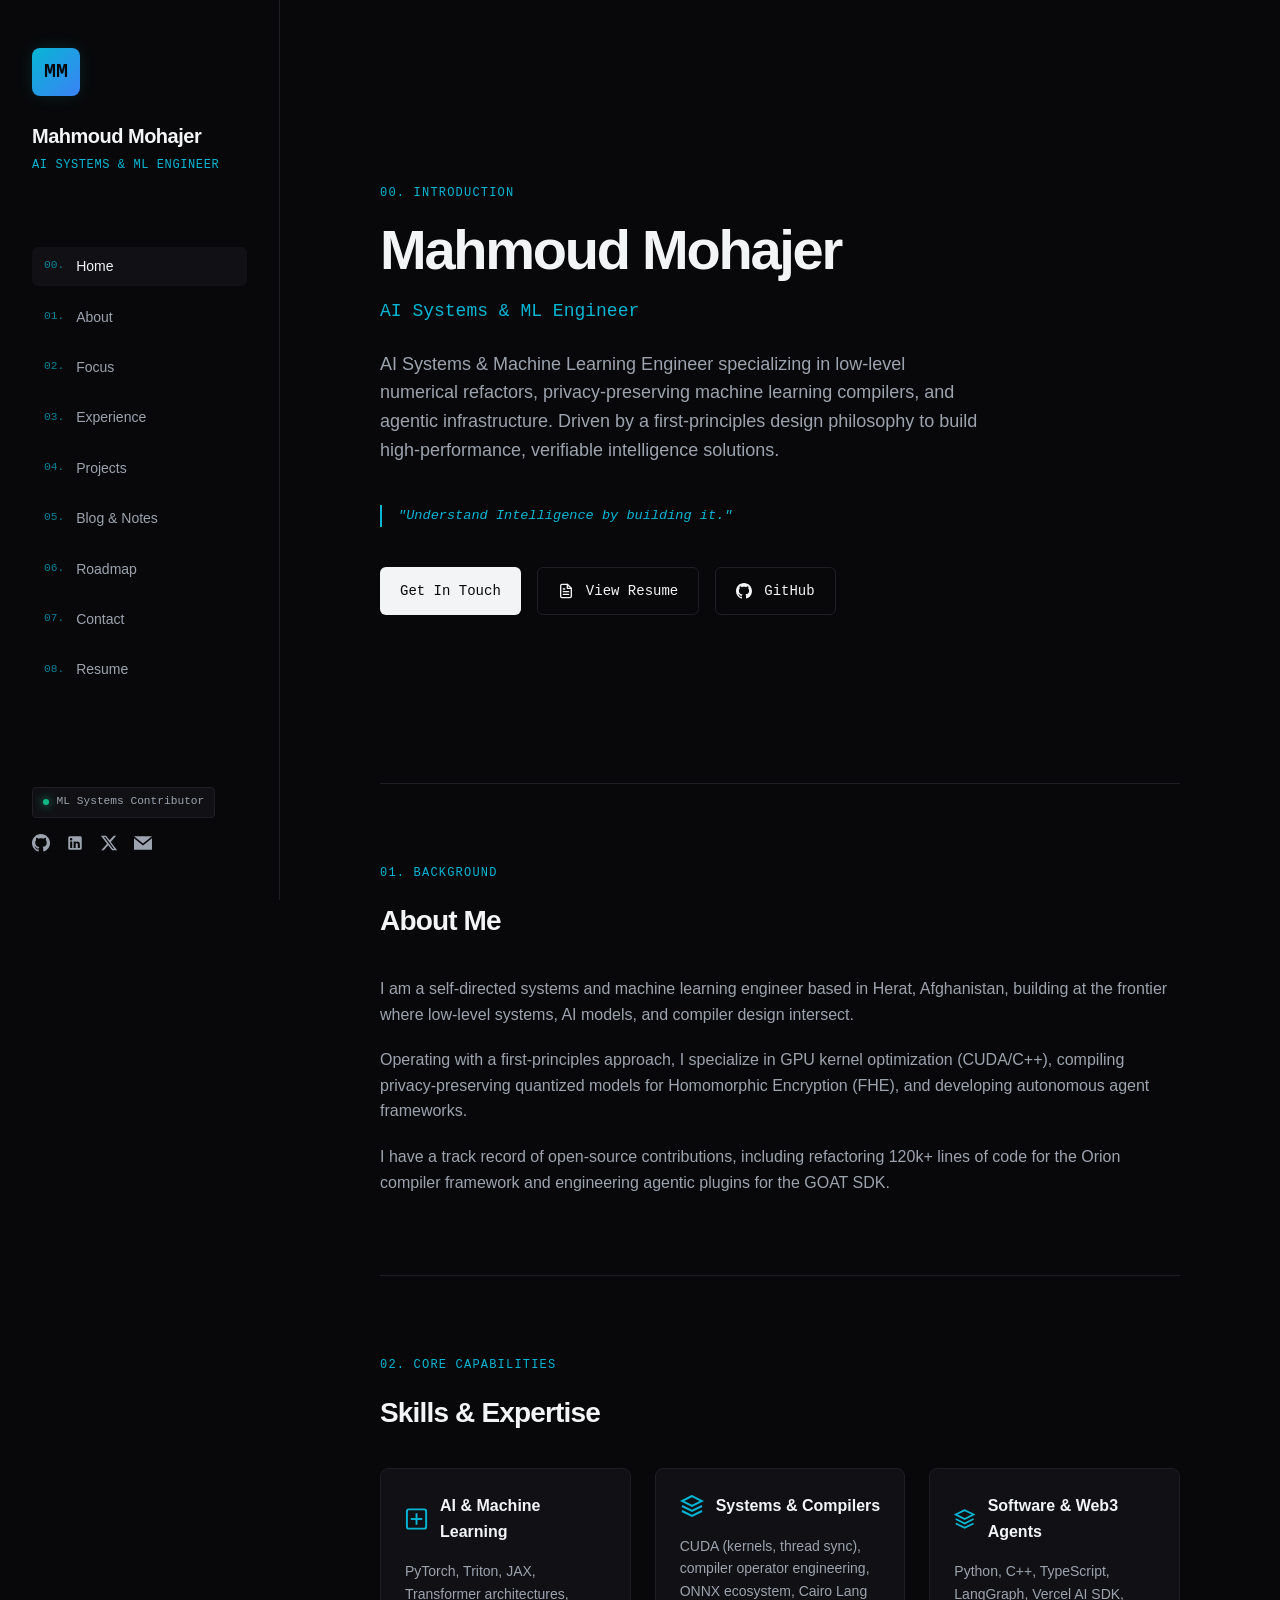
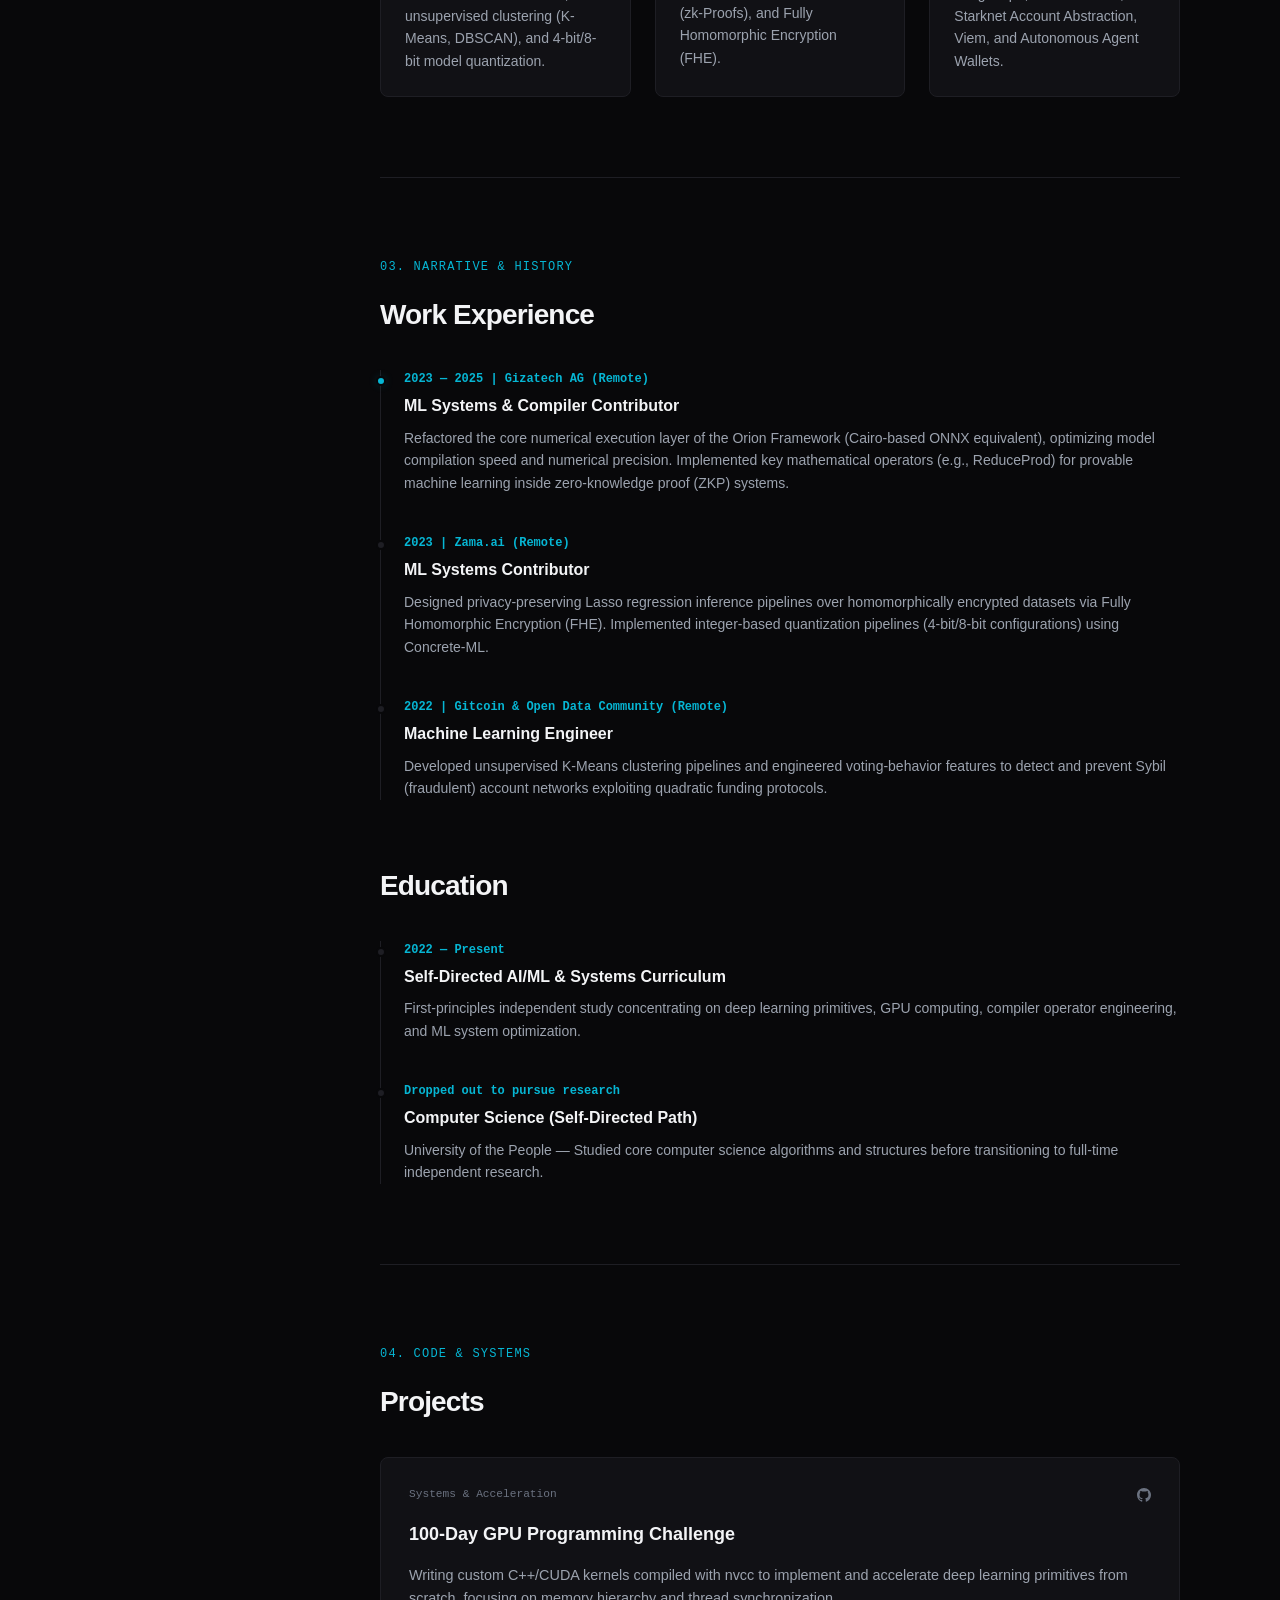
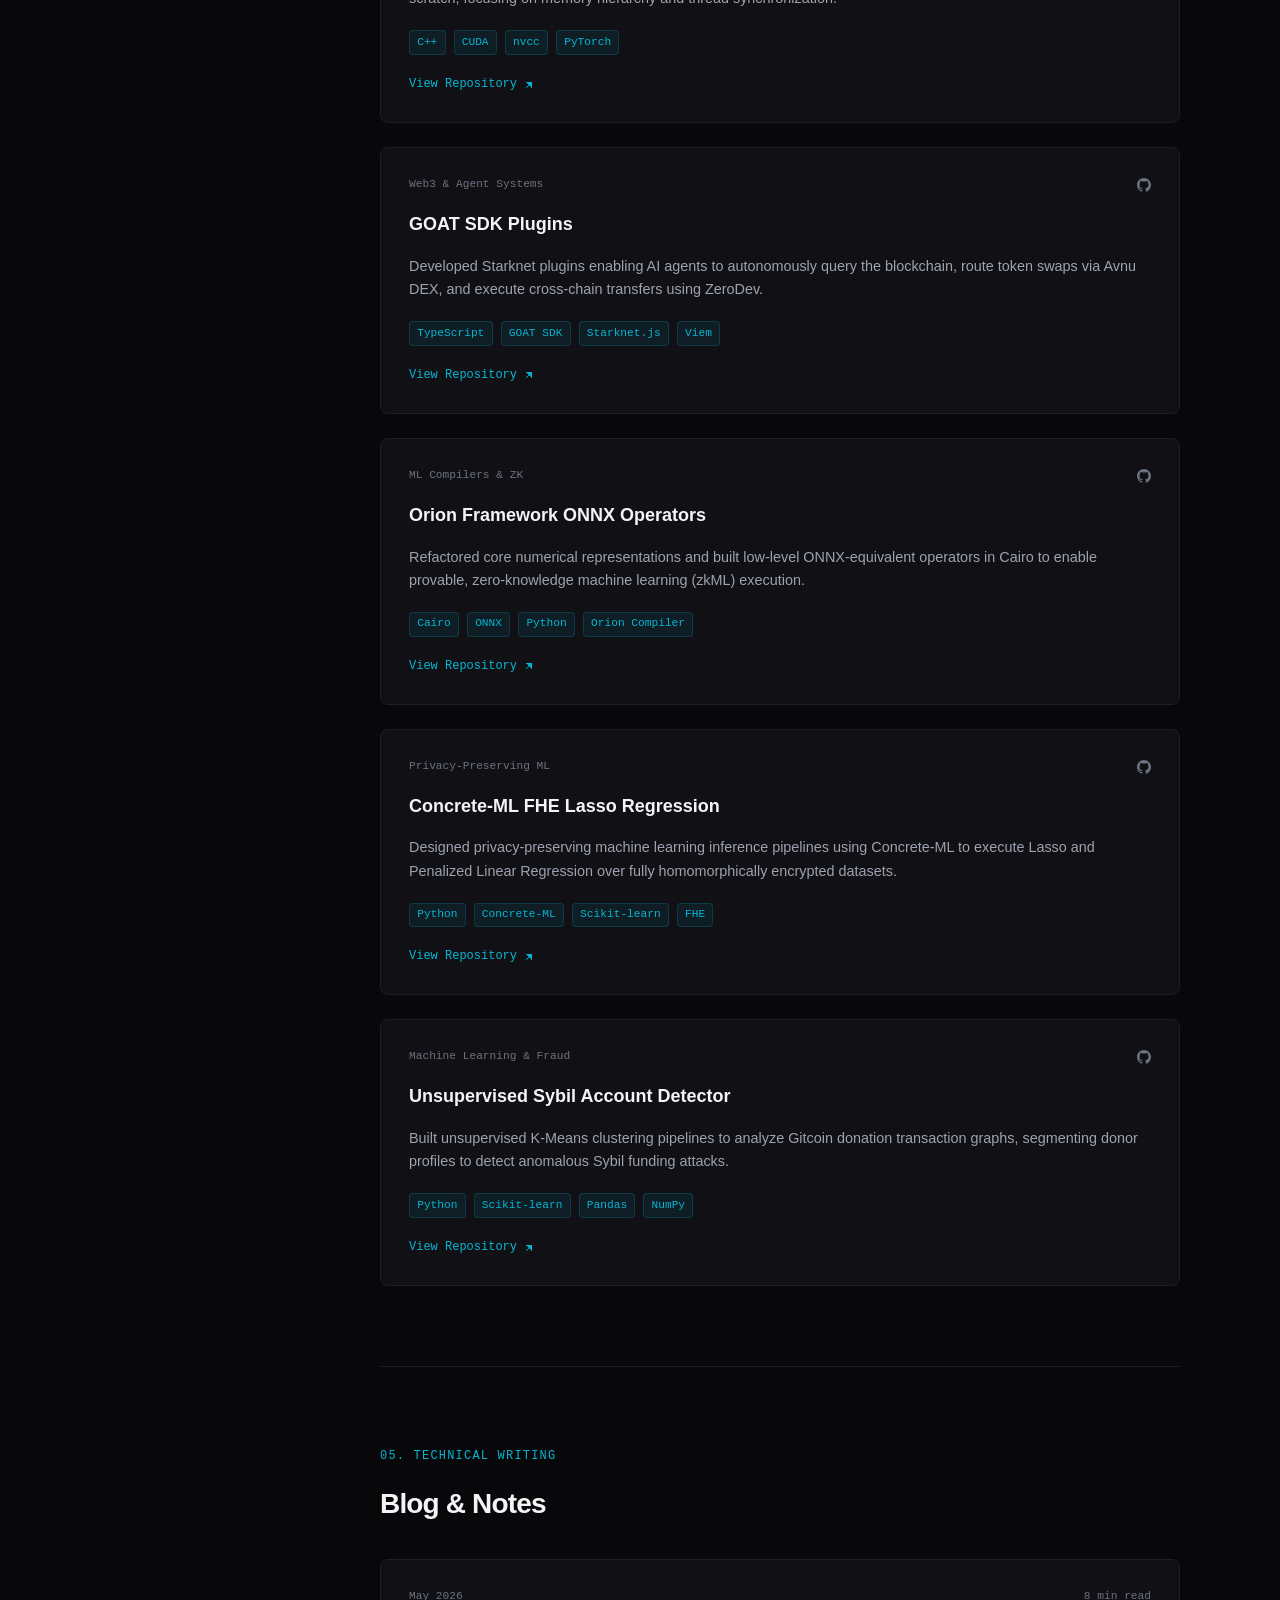
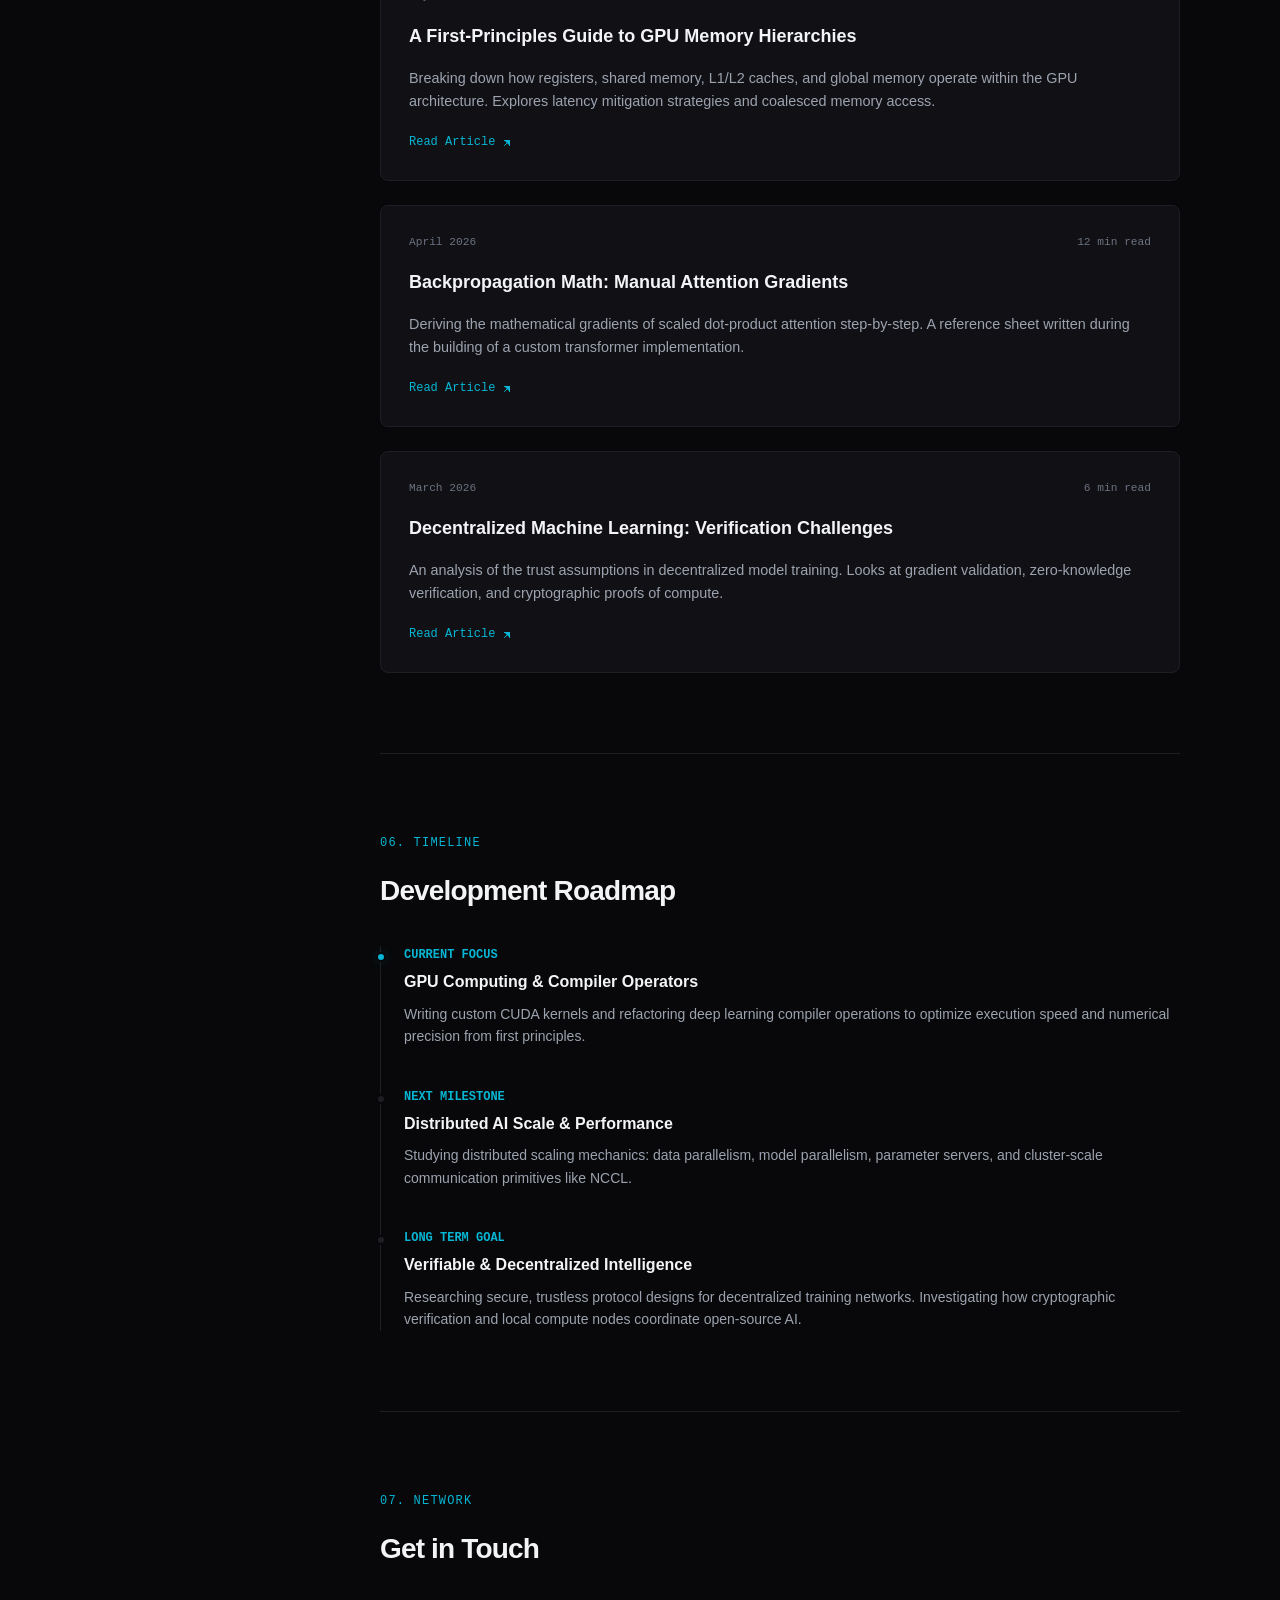
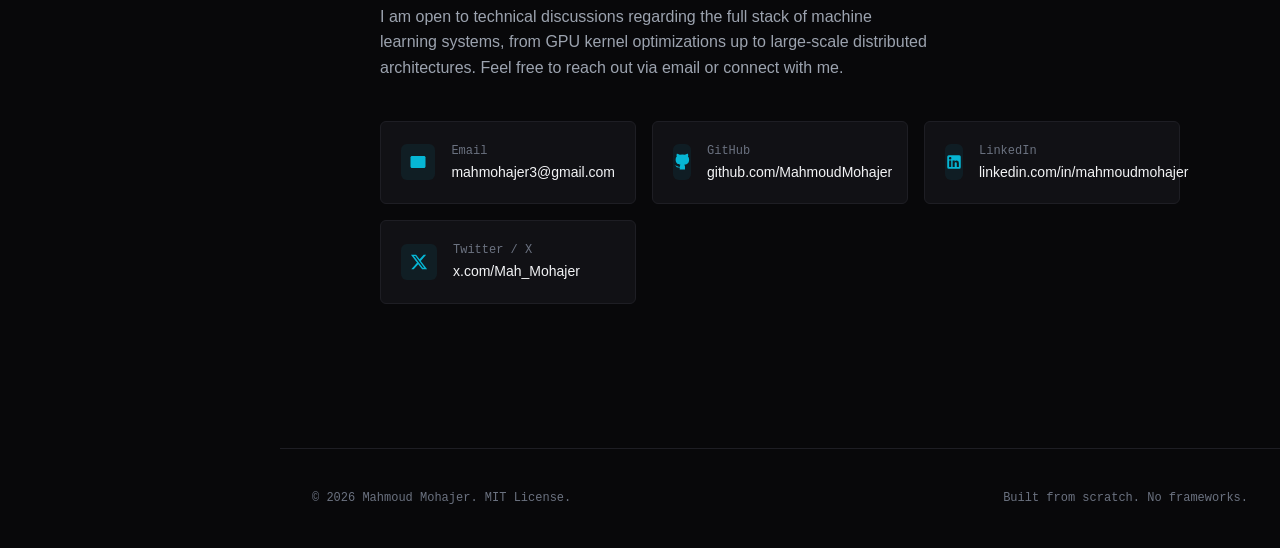
==== commit f1627b33: "feat: update portfolio with new projects, refine professional identity, and add .gitignore for PDFs." ====
--- a/index.html
+++ b/index.html
@@ -3,29 +3,29 @@
 <head>
   <meta charset="UTF-8">
   <meta name="viewport" content="width=device-width, initial-scale=1.0">
-  <title>Mahmoud Mohajer | AI Engineer &amp; Researcher</title>
+  <title>Mahmoud Mohajer | AI Systems &amp; ML Engineer</title>
   
   <!-- Content Security Policy (CSP) for security enforcement -->
   <meta http-equiv="Content-Security-Policy" content="default-src 'self'; style-src 'self' 'unsafe-inline' https://fonts.googleapis.com; font-src https://fonts.gstatic.com; img-src 'self' data:; script-src 'self'; frame-ancestors 'self';">
   
   <!-- Primary SEO Metadata -->
-  <meta name="description" content="Personal website of Mahmoud Mohajer, self-taught AI engineer and researcher from Afghanistan. Learning the entire stack of AI/ML, combining practical systems engineering with a full picture of intelligence.">
-  <meta name="keywords" content="Mahmoud Mohajer, AI Engineer, AI Researcher, CUDA, Machine Learning Systems, Deep Learning, Afghanistan AI, Decentralized AI">
+  <meta name="description" content="Personal website of Mahmoud Mohajer, AI Systems &amp; ML Engineer. Specializing in low-level numerical refactors, privacy-preserving machine learning compilers, and agentic infrastructure.">
+  <meta name="keywords" content="Mahmoud Mohajer, AI Systems, ML Engineer, CUDA, Machine Learning Systems, Deep Learning, Orion Framework, Cairo, ZK-ML, FHE">
   <meta name="author" content="Mahmoud Mohajer">
   <meta name="robots" content="index, follow">
   
   <!-- Open Graph / Facebook -->
   <meta property="og:type" content="website">
   <meta property="og:url" content="https://mahmoudmohajer.github.io/">
-  <meta property="og:title" content="Mahmoud Mohajer | AI Engineer &amp; Researcher">
-  <meta property="og:description" content="Self-taught AI engineer learning the entire stack of AI/ML, combining practical systems with the full event horizon of intelligence.">
+  <meta property="og:title" content="Mahmoud Mohajer | AI Systems &amp; ML Engineer">
+  <meta property="og:description" content="AI Systems &amp; ML Engineer specializing in low-level compilers, privacy-preserving ML, and agentic on-chain infrastructure.">
   <meta property="og:image" content="assets/social_card.png">
   
   <!-- Twitter -->
   <meta property="twitter:card" content="summary_large_image">
   <meta property="twitter:url" content="https://mahmoudmohajer.github.io/">
-  <meta property="twitter:title" content="Mahmoud Mohajer | AI Engineer &amp; Researcher">
-  <meta property="twitter:description" content="Self-taught AI engineer learning the entire stack of AI/ML, combining practical systems with the full event horizon of intelligence.">
+  <meta property="twitter:title" content="Mahmoud Mohajer | AI Systems &amp; ML Engineer">
+  <meta property="twitter:description" content="AI Systems &amp; ML Engineer specializing in low-level compilers, privacy-preserving ML, and agentic on-chain infrastructure.">
   <meta property="twitter:image" content="assets/social_card.png">
   
   <!-- Favicons -->
@@ -41,7 +41,7 @@
   <header class="mobile-header">
     <div class="mobile-brand">
       <h1>Mahmoud Mohajer</h1>
-      <span>AI Engineering &amp; Research</span>
+      <span>AI Systems &amp; ML Engineer</span>
     </div>
     <button class="mobile-menu-btn" id="mobile-menu-btn" aria-label="Toggle navigation menu">
       <svg viewBox="0 0 24 24" width="24" height="24">
@@ -56,15 +56,16 @@
       <li><a href="#hero" class="active"><span class="nav-num">00.</span> Home</a></li>
       <li><a href="#about"><span class="nav-num">01.</span> About</a></li>
       <li><a href="#focus"><span class="nav-num">02.</span> Focus</a></li>
-      <li><a href="#projects"><span class="nav-num">03.</span> Projects</a></li>
-      <li><a href="#blog"><span class="nav-num">04.</span> Blog &amp; Notes</a></li>
-      <li><a href="#roadmap"><span class="nav-num">05.</span> Roadmap</a></li>
-      <li><a href="#contact"><span class="nav-num">06.</span> Contact</a></li>
-      <li><a href="https://my-resume-pink-five.vercel.app/" target="_blank" rel="noopener noreferrer"><span class="nav-num">07.</span> Resume</a></li>
+      <li><a href="#experience"><span class="nav-num">03.</span> Experience</a></li>
+      <li><a href="#projects"><span class="nav-num">04.</span> Projects</a></li>
+      <li><a href="#blog"><span class="nav-num">05.</span> Blog &amp; Notes</a></li>
+      <li><a href="#roadmap"><span class="nav-num">06.</span> Roadmap</a></li>
+      <li><a href="#contact"><span class="nav-num">07.</span> Contact</a></li>
+      <li><a href="https://my-resume-pink-five.vercel.app/" target="_blank" rel="noopener noreferrer"><span class="nav-num">08.</span> Resume</a></li>
     </ul>
     <div class="status-badge" style="margin-top: 2rem;">
       <span class="status-dot"></span>
-      <span>Learning ML Systems</span>
+      <span>ML Systems Contributor</span>
     </div>
   </div>
 
@@ -75,7 +76,7 @@
         <div class="avatar-placeholder">MM</div>
         <div class="nav-brand">
           <h1>Mahmoud Mohajer</h1>
-          <div class="subtitle">AI Systems &amp; Research</div>
+          <div class="subtitle">AI Systems &amp; ML Engineer</div>
         </div>
         
         <nav class="main-nav">
@@ -83,11 +84,12 @@
             <li><a href="#hero" class="active"><span class="nav-num">00.</span> Home</a></li>
             <li><a href="#about"><span class="nav-num">01.</span> About</a></li>
             <li><a href="#focus"><span class="nav-num">02.</span> Focus</a></li>
-            <li><a href="#projects"><span class="nav-num">03.</span> Projects</a></li>
-            <li><a href="#blog"><span class="nav-num">04.</span> Blog &amp; Notes</a></li>
-            <li><a href="#roadmap"><span class="nav-num">05.</span> Roadmap</a></li>
-            <li><a href="#contact"><span class="nav-num">06.</span> Contact</a></li>
-            <li><a href="https://my-resume-pink-five.vercel.app/" target="_blank" rel="noopener noreferrer"><span class="nav-num">07.</span> Resume</a></li>
+            <li><a href="#experience"><span class="nav-num">03.</span> Experience</a></li>
+            <li><a href="#projects"><span class="nav-num">04.</span> Projects</a></li>
+            <li><a href="#blog"><span class="nav-num">05.</span> Blog &amp; Notes</a></li>
+            <li><a href="#roadmap"><span class="nav-num">06.</span> Roadmap</a></li>
+            <li><a href="#contact"><span class="nav-num">07.</span> Contact</a></li>
+            <li><a href="https://my-resume-pink-five.vercel.app/" target="_blank" rel="noopener noreferrer"><span class="nav-num">08.</span> Resume</a></li>
           </ul>
         </nav>
       </div>
@@ -95,7 +97,7 @@
       <div class="sidebar-footer">
         <div class="status-badge">
           <span class="status-dot"></span>
-          <span>Learning ML Systems</span>
+          <span>ML Systems Contributor</span>
         </div>
         <div class="social-links">
           <a href="https://github.com/MahmoudMohajer" target="_blank" rel="noopener noreferrer" aria-label="GitHub Profile">
@@ -107,7 +109,7 @@
           <a href="https://x.com/Mah_Mohajer" target="_blank" rel="noopener noreferrer" aria-label="X Profile">
             <svg viewBox="0 0 24 24"><path d="M18.244 2.25h3.308l-7.227 8.26 8.502 11.24H16.17l-5.214-6.817L4.99 21.75H1.68l7.73-8.835L1.254 2.25H8.08l4.713 6.231zm-1.161 17.52h1.833L7.084 4.126H5.117z"/></svg>
           </a>
-          <a href="mailto:mahmohajer@proton.me" aria-label="Send Email">
+          <a href="mailto:mahmohajer3@gmail.com" aria-label="Send Email">
             <svg viewBox="0 0 24 24"><path d="M12 12.713l-11.985-9.713h23.97l-11.985 9.713zm0 2.574l-12-9.725v15.438h24v-15.438l-12 9.725z"/></svg>
           </a>
         </div>
@@ -122,12 +124,13 @@
         <section id="hero">
           <span class="section-label">00. Introduction</span>
           <h2 class="hero-name">Mahmoud Mohajer</h2>
-          <p class="hero-tagline">Self-taught AI Engineer &amp; Researcher.</p>
+          <p class="hero-tagline">AI Systems &amp; ML Engineer</p>
           <p class="hero-mission">
-            I am driven by a long-term goal to understand intelligence by building it. 
-            I am learning the entire stack of AI/ML, combining hands-on, practical engineering 
-            with a search for the full picture of intelligence and its event horizon.
+            AI Systems &amp; Machine Learning Engineer specializing in low-level numerical refactors, privacy-preserving machine learning compilers, and agentic infrastructure. Driven by a first-principles design philosophy to build high-performance, verifiable intelligence solutions.
           </p>
+          <div style="font-family: var(--font-mono); font-size: 0.85rem; color: var(--accent); margin-bottom: 2.5rem; font-style: italic; border-left: 2px solid var(--accent); padding-left: 1rem;">
+            "Understand Intelligence by building it."
+          </div>
           <div class="hero-actions">
             <a href="#contact" class="btn btn-primary">Get In Touch</a>
             <a href="https://my-resume-pink-five.vercel.app/" target="_blank" rel="noopener noreferrer" class="btn btn-secondary">
@@ -146,13 +149,13 @@
           <div class="about-grid">
             <div class="about-text">
               <p>
-                I am a self-taught AI engineer and researcher based in Afghanistan. Driven by a deep-seated curiosity about how systems acquire, process, and generalize patterns, I chose the path of independent study. Finding my way through this field, I focus on learning the entire stack of AI and machine learning.
+                I am a self-directed systems and machine learning engineer based in Herat, Afghanistan, building at the frontier where low-level systems, AI models, and compiler design intersect.
               </p>
               <p>
-                My approach is guided by a desire to balance immediate, practical systems building with a broader theoretical outlook. I strive to hold both the details of execution and the grander event horizon of intelligence in view at the same time.
+                Operating with a first-principles approach, I specialize in GPU kernel optimization (CUDA/C++), compiling privacy-preserving quantized models for Homomorphic Encryption (FHE), and developing autonomous agent frameworks.
               </p>
               <p>
-                By learning from first principles and writing systems from scratch, I map the interfaces between layers—from raw GPU kernels up to complete transformer architectures. This process of building, breaking, and understanding is my methodology for seeking a complete picture of intelligence.
+                I have a track record of open-source contributions, including refactoring 120k+ lines of code for the Orion compiler framework and engineering agentic plugins for the GOAT SDK.
               </p>
             </div>
           </div>
@@ -160,17 +163,17 @@
 
         <!-- Current Focus Section -->
         <section id="focus">
-          <span class="section-label">02. Active Studies</span>
-          <h2 class="section-title">Current Focus</h2>
+          <span class="section-label">02. Core Capabilities</span>
+          <h2 class="section-title">Skills &amp; Expertise</h2>
           <div class="focus-grid">
             <div class="focus-card">
               <div class="focus-header">
                 <div class="focus-icon">
                   <svg viewBox="0 0 24 24"><rect x="2" y="2" width="20" height="20" rx="2" ry="2"/><line x1="6" y1="12" x2="18" y2="12"/><line x1="12" y1="6" x2="12" y2="18"/></svg>
                 </div>
-                <h3 class="focus-title">AI &amp; ML Full Stack</h3>
+                <h3 class="focus-title">AI &amp; Machine Learning</h3>
               </div>
-              <p class="focus-desc">Studying the entire vertical pipeline: writing custom CUDA kernels, mapping models, tuning hyperparameters, and designing high-level architectures.</p>
+              <p class="focus-desc">PyTorch, Triton, JAX, Transformer architectures, unsupervised clustering (K-Means, DBSCAN), and 4-bit/8-bit model quantization.</p>
             </div>
             
             <div class="focus-card">
@@ -178,9 +181,9 @@
                 <div class="focus-icon">
                   <svg viewBox="0 0 24 24"><polygon points="12 2 2 7 12 12 22 7 12 2"/><polyline points="2 17 12 22 22 17"/><polyline points="2 12 12 17 22 12"/></svg>
                 </div>
-                <h3 class="focus-title">Machine Learning Systems</h3>
+                <h3 class="focus-title">Systems &amp; Compilers</h3>
               </div>
-              <p class="focus-desc">Bridging algorithms and hardware: optimizing graph computation, exploring compilers (Triton/MLIR), and studying distributed scaling bottlenecks.</p>
+              <p class="focus-desc">CUDA (kernels, thread sync), compiler operator engineering, ONNX ecosystem, Cairo Lang (zk-Proofs), and Fully Homomorphic Encryption (FHE).</p>
             </div>
             
             <div class="focus-card">
@@ -188,16 +191,68 @@
                 <div class="focus-icon">
                   <svg viewBox="0 0 24 24"><path d="M12 2L2 7l10 5 10-5-10-5zM2 17l10 5 10-5M2 12l10 5 10-5"/></svg>
                 </div>
-                <h3 class="focus-title">Decentralized AI Networks</h3>
+                <h3 class="focus-title">Software &amp; Web3 Agents</h3>
               </div>
-              <p class="focus-desc">Researching open infrastructure, fault-tolerant training coordination, and verification schemes to view the event horizon of collective intelligence.</p>
+              <p class="focus-desc">Python, C++, TypeScript, LangGraph, Vercel AI SDK, Starknet Account Abstraction, Viem, and Autonomous Agent Wallets.</p>
+            </div>
+          </div>
+        </section>
+
+        <!-- Experience & Education Section -->
+        <section id="experience">
+          <span class="section-label">03. Narrative &amp; History</span>
+          <h2 class="section-title">Work Experience</h2>
+          
+          <div class="roadmap-timeline">
+            <div class="roadmap-item active">
+              <div class="roadmap-dot"></div>
+              <span class="roadmap-time">2023 — 2025 | Gizatech AG (Remote)</span>
+              <h3 class="roadmap-title">ML Systems &amp; Compiler Contributor</h3>
+              <p class="roadmap-desc">
+                Refactored the core numerical execution layer of the Orion Framework (Cairo-based ONNX equivalent), optimizing model compilation speed and numerical precision. Implemented key mathematical operators (e.g., ReduceProd) for provable machine learning inside zero-knowledge proof (ZKP) systems.
+              </p>
+            </div>
+
+            <div class="roadmap-item">
+              <div class="roadmap-dot"></div>
+              <span class="roadmap-time">2023 | Zama.ai (Remote)</span>
+              <h3 class="roadmap-title">ML Systems Contributor</h3>
+              <p class="roadmap-desc">
+                Designed privacy-preserving Lasso regression inference pipelines over homomorphically encrypted datasets via Fully Homomorphic Encryption (FHE). Implemented integer-based quantization pipelines (4-bit/8-bit configurations) using Concrete-ML.
+              </p>
+            </div>
+
+            <div class="roadmap-item">
+              <div class="roadmap-dot"></div>
+              <span class="roadmap-time">2022 | Gitcoin &amp; Open Data Community (Remote)</span>
+              <h3 class="roadmap-title">Machine Learning Engineer</h3>
+              <p class="roadmap-desc">
+                Developed unsupervised K-Means clustering pipelines and engineered voting-behavior features to detect and prevent Sybil (fraudulent) account networks exploiting quadratic funding protocols.
+              </p>
+            </div>
+          </div>
+
+          <h2 class="section-title" style="margin-top: 4rem;">Education</h2>
+          <div class="roadmap-timeline">
+            <div class="roadmap-item">
+              <div class="roadmap-dot"></div>
+              <span class="roadmap-time">2022 — Present</span>
+              <h3 class="roadmap-title">Self-Directed AI/ML &amp; Systems Curriculum</h3>
+              <p class="roadmap-desc">First-principles independent study concentrating on deep learning primitives, GPU computing, compiler operator engineering, and ML system optimization.</p>
+            </div>
+            
+            <div class="roadmap-item">
+              <div class="roadmap-dot"></div>
+              <span class="roadmap-time">Dropped out to pursue research</span>
+              <h3 class="roadmap-title">Computer Science (Self-Directed Path)</h3>
+              <p class="roadmap-desc">University of the People — Studied core computer science algorithms and structures before transitioning to full-time independent research.</p>
             </div>
           </div>
         </section>
 
         <!-- Projects Section -->
         <section id="projects">
-          <span class="section-label">03. Code &amp; Systems</span>
+          <span class="section-label">04. Code &amp; Systems</span>
           <h2 class="section-title">Projects</h2>
           <div class="cards-grid" id="projects-grid">
             <!-- Projects injected by JS safely -->
@@ -206,7 +261,7 @@
 
         <!-- Blog & Notes Section -->
         <section id="blog">
-          <span class="section-label">04. Technical Writing</span>
+          <span class="section-label">05. Technical Writing</span>
           <h2 class="section-title">Blog &amp; Notes</h2>
           <div class="cards-grid" id="blog-grid">
             <!-- Blog posts injected by JS safely -->
@@ -215,7 +270,7 @@
 
         <!-- Roadmap Section -->
         <section id="roadmap">
-          <span class="section-label">05. Timeline</span>
+          <span class="section-label">06. Timeline</span>
           <h2 class="section-title">Development Roadmap</h2>
           <div class="roadmap-timeline" id="roadmap-timeline">
             <!-- Roadmap injected by JS safely -->
@@ -224,20 +279,20 @@
 
         <!-- Contact Section -->
         <section id="contact">
-          <span class="section-label">06. Network</span>
+          <span class="section-label">07. Network</span>
           <h2 class="section-title">Get in Touch</h2>
           <div class="contact-container">
             <p class="contact-text">
               I am open to technical discussions regarding the full stack of machine learning systems, from GPU kernel optimizations up to large-scale distributed architectures. Feel free to reach out via email or connect with me.
             </p>
             <div class="contact-methods">
-              <a href="mailto:mahmohajer@proton.me" class="contact-method-card">
+              <a href="mailto:mahmohajer3@gmail.com" class="contact-method-card">
                 <div class="contact-method-icon">
                   <svg viewBox="0 0 24 24"><path d="M4 4h16c1.1 0 2 .9 2 2v12c0 1.1-.9 2-2 2H4c-1.1 0-2-.9-2-2V6c0-1.1.9-2 2-2z"/><polyline points="22,6 12,13 2,6"/></svg>
                 </div>
                 <div class="contact-method-info">
                   <span class="contact-method-label">Email</span>
-                  <span class="contact-method-value">mahmohajer@proton.me</span>
+                  <span class="contact-method-value">mahmohajer3@gmail.com</span>
                 </div>
               </a>
               
